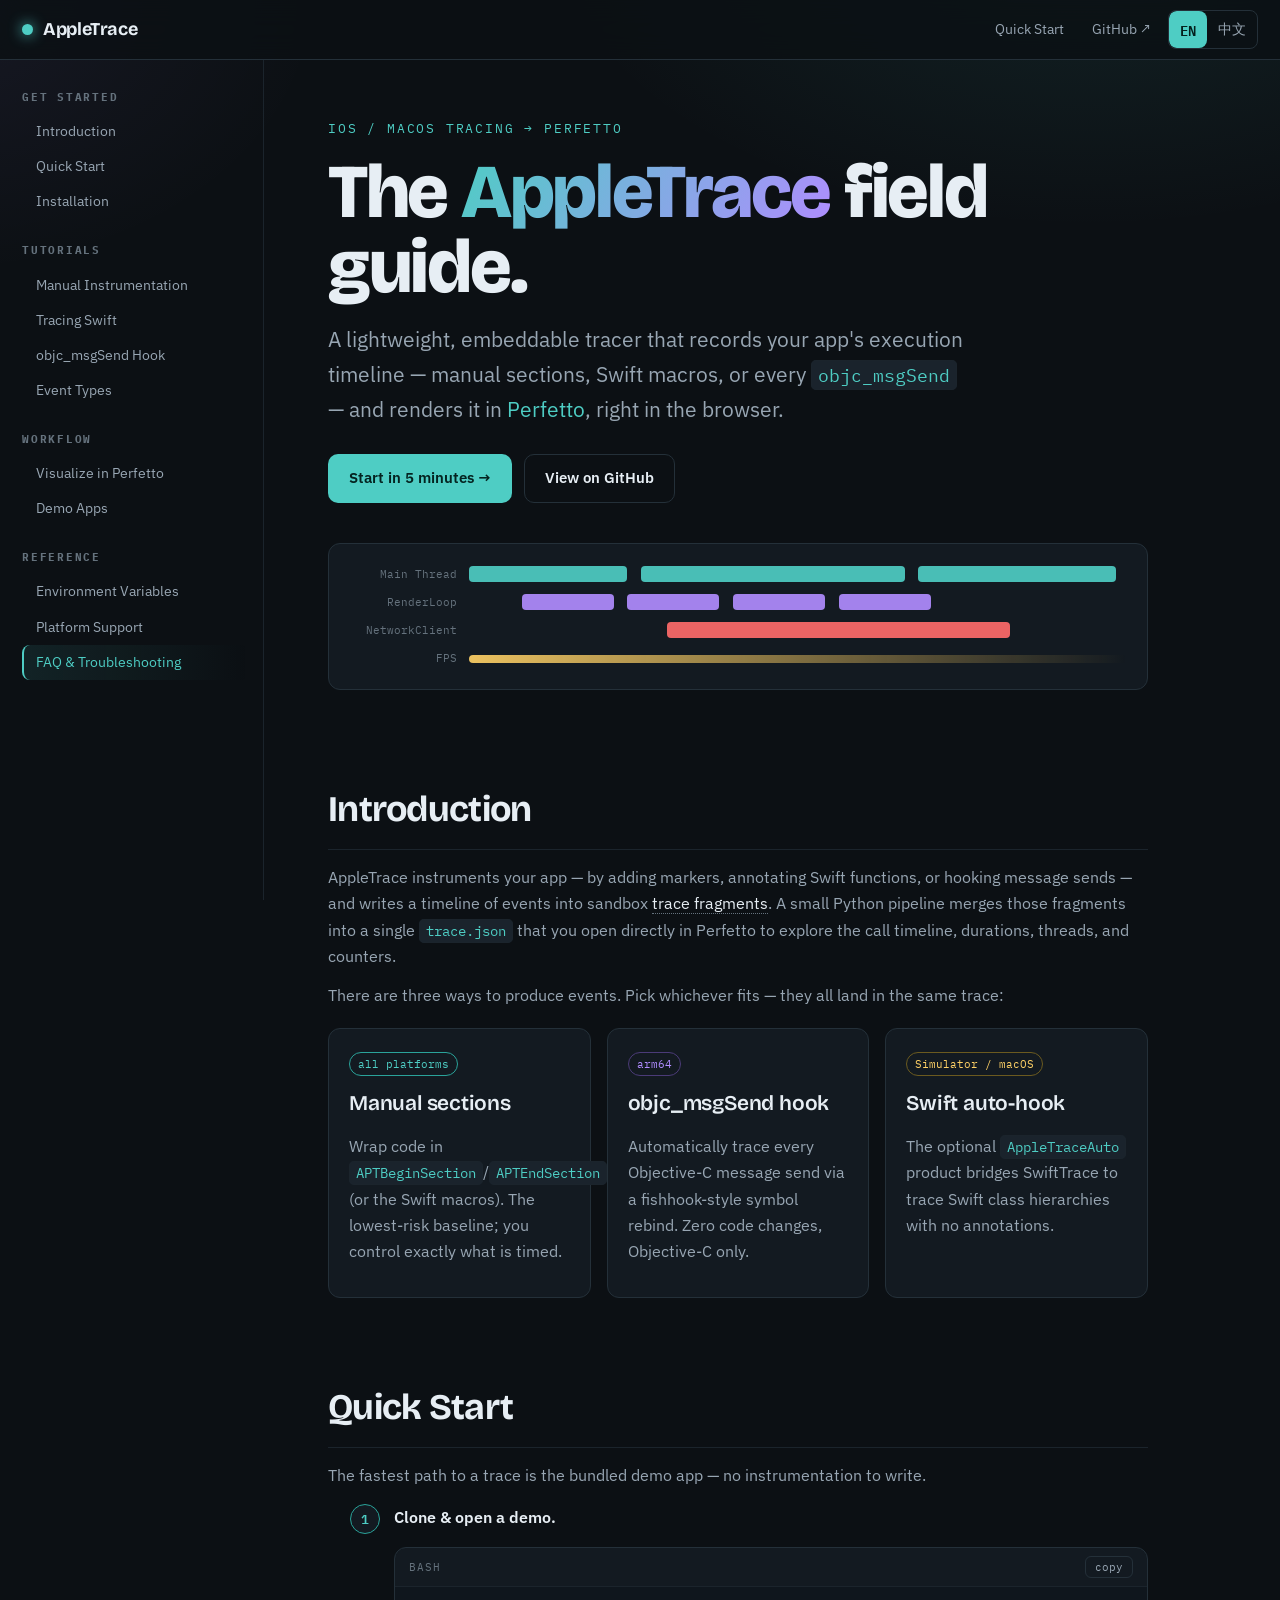
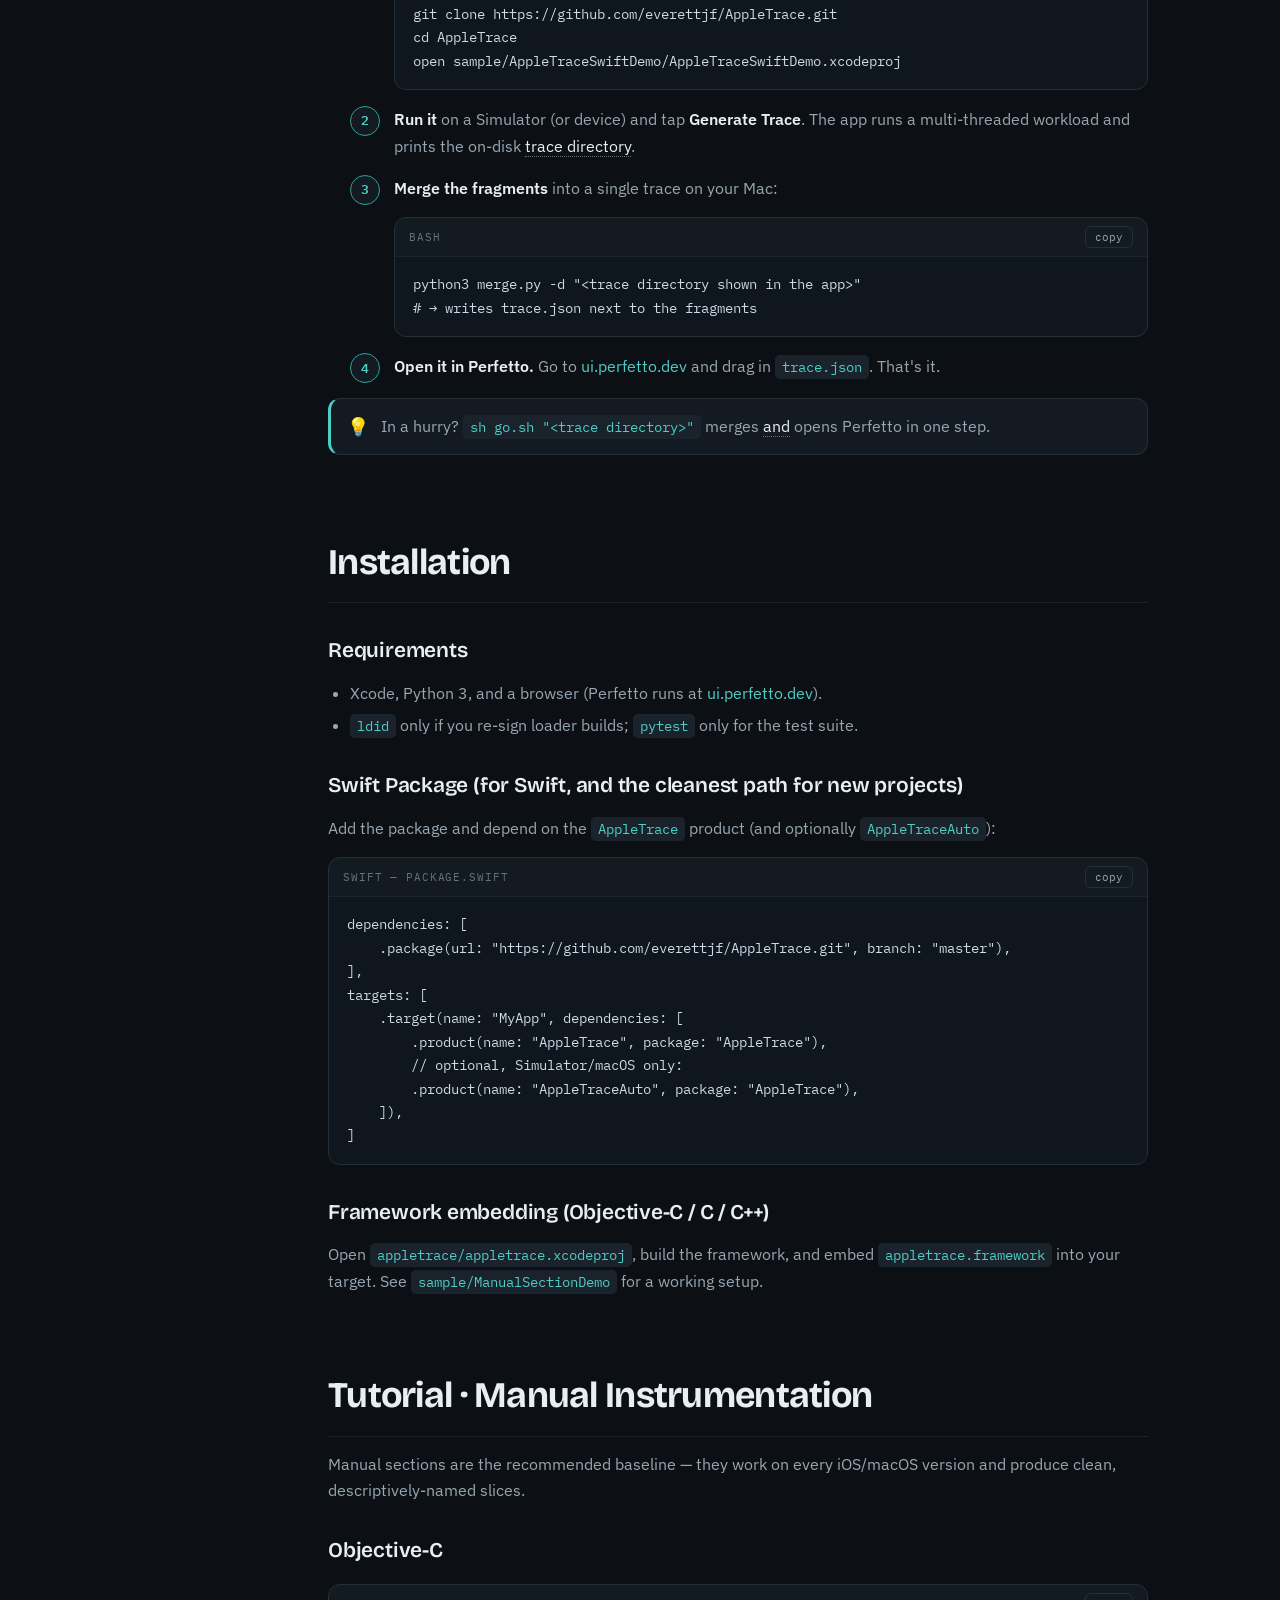
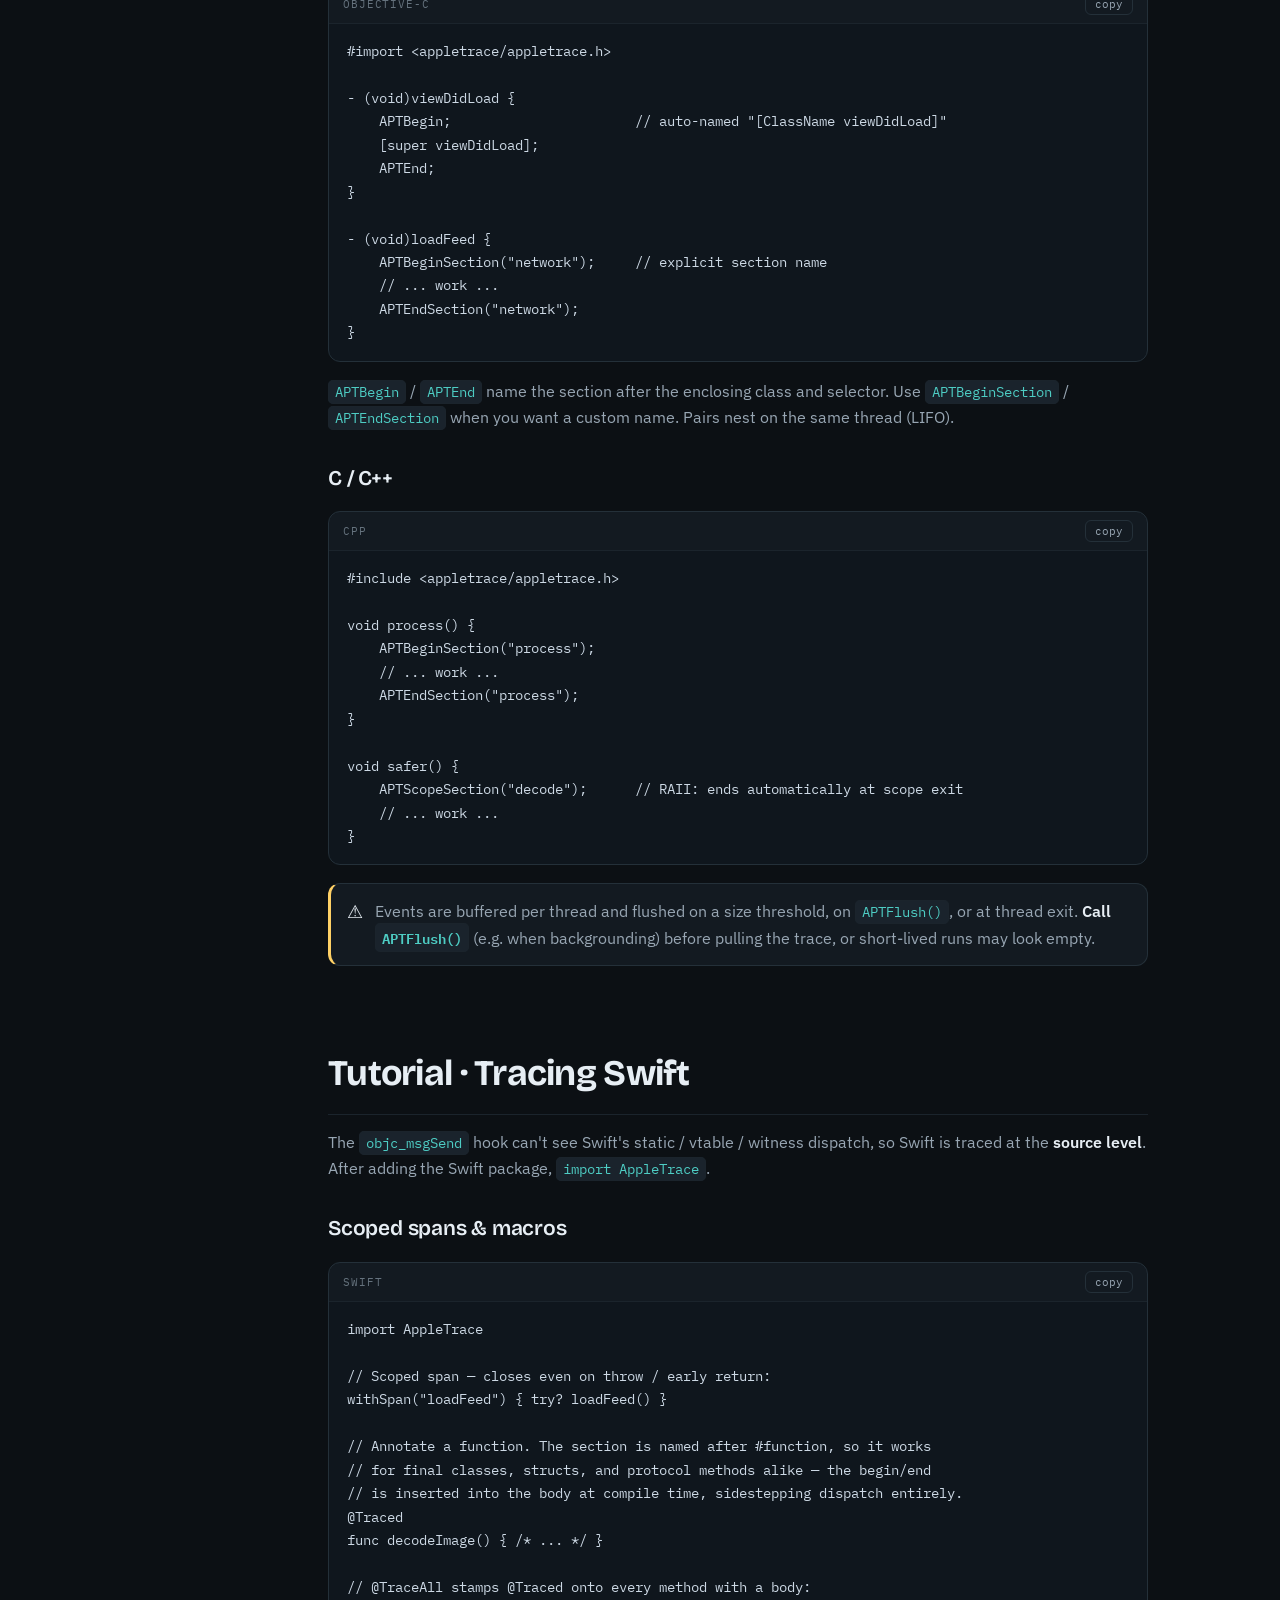
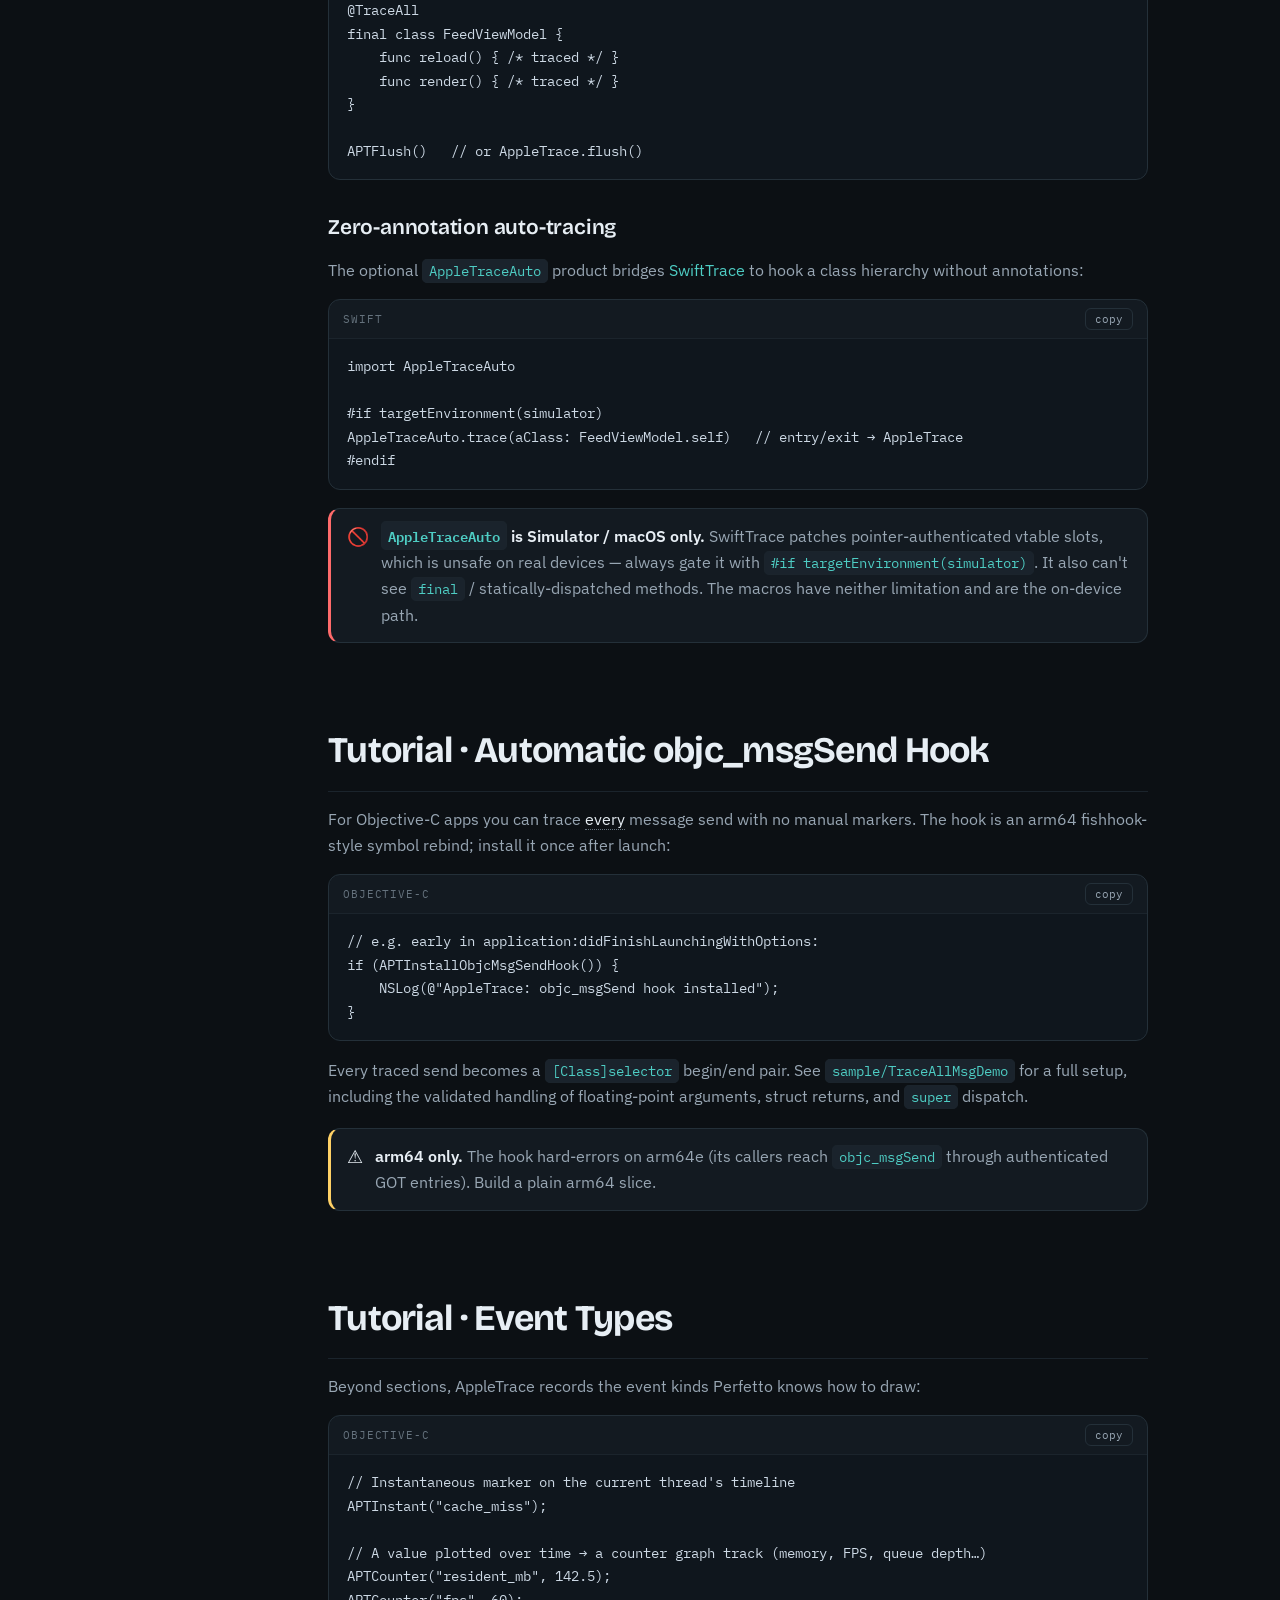
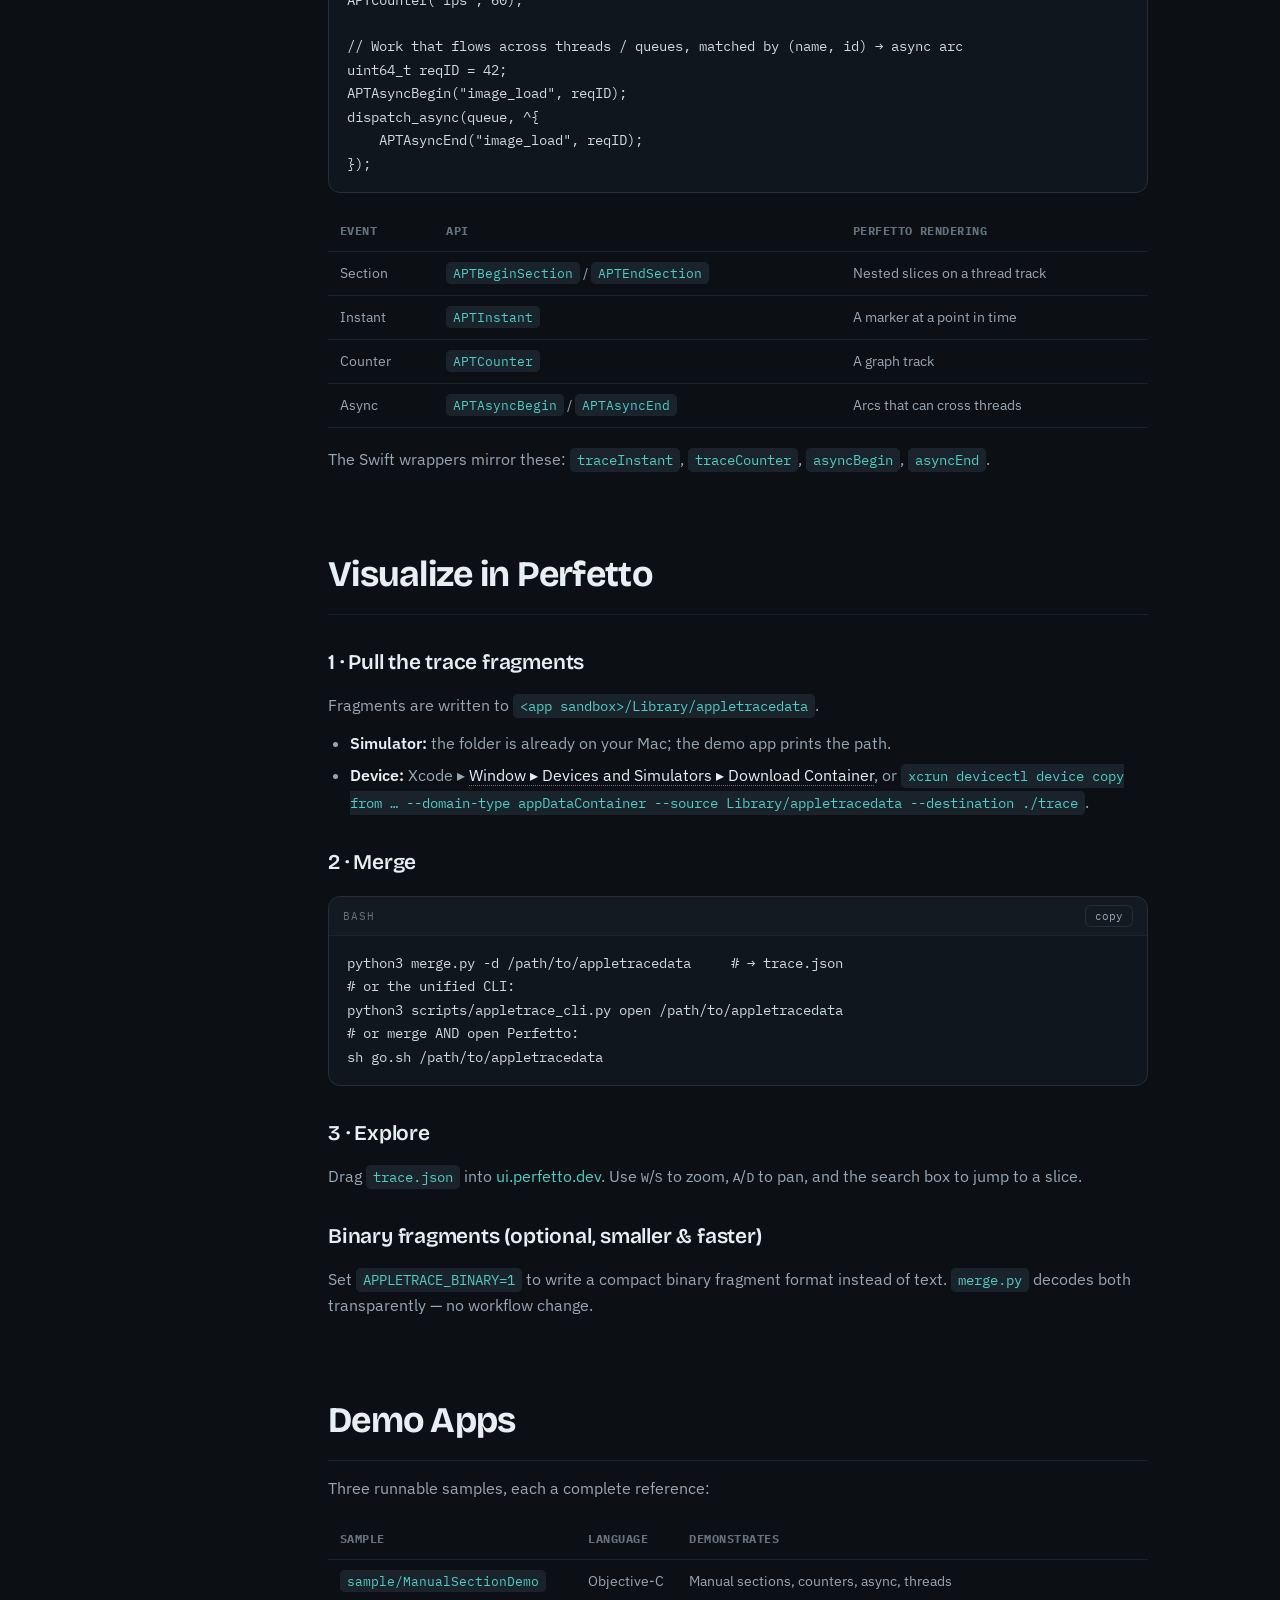
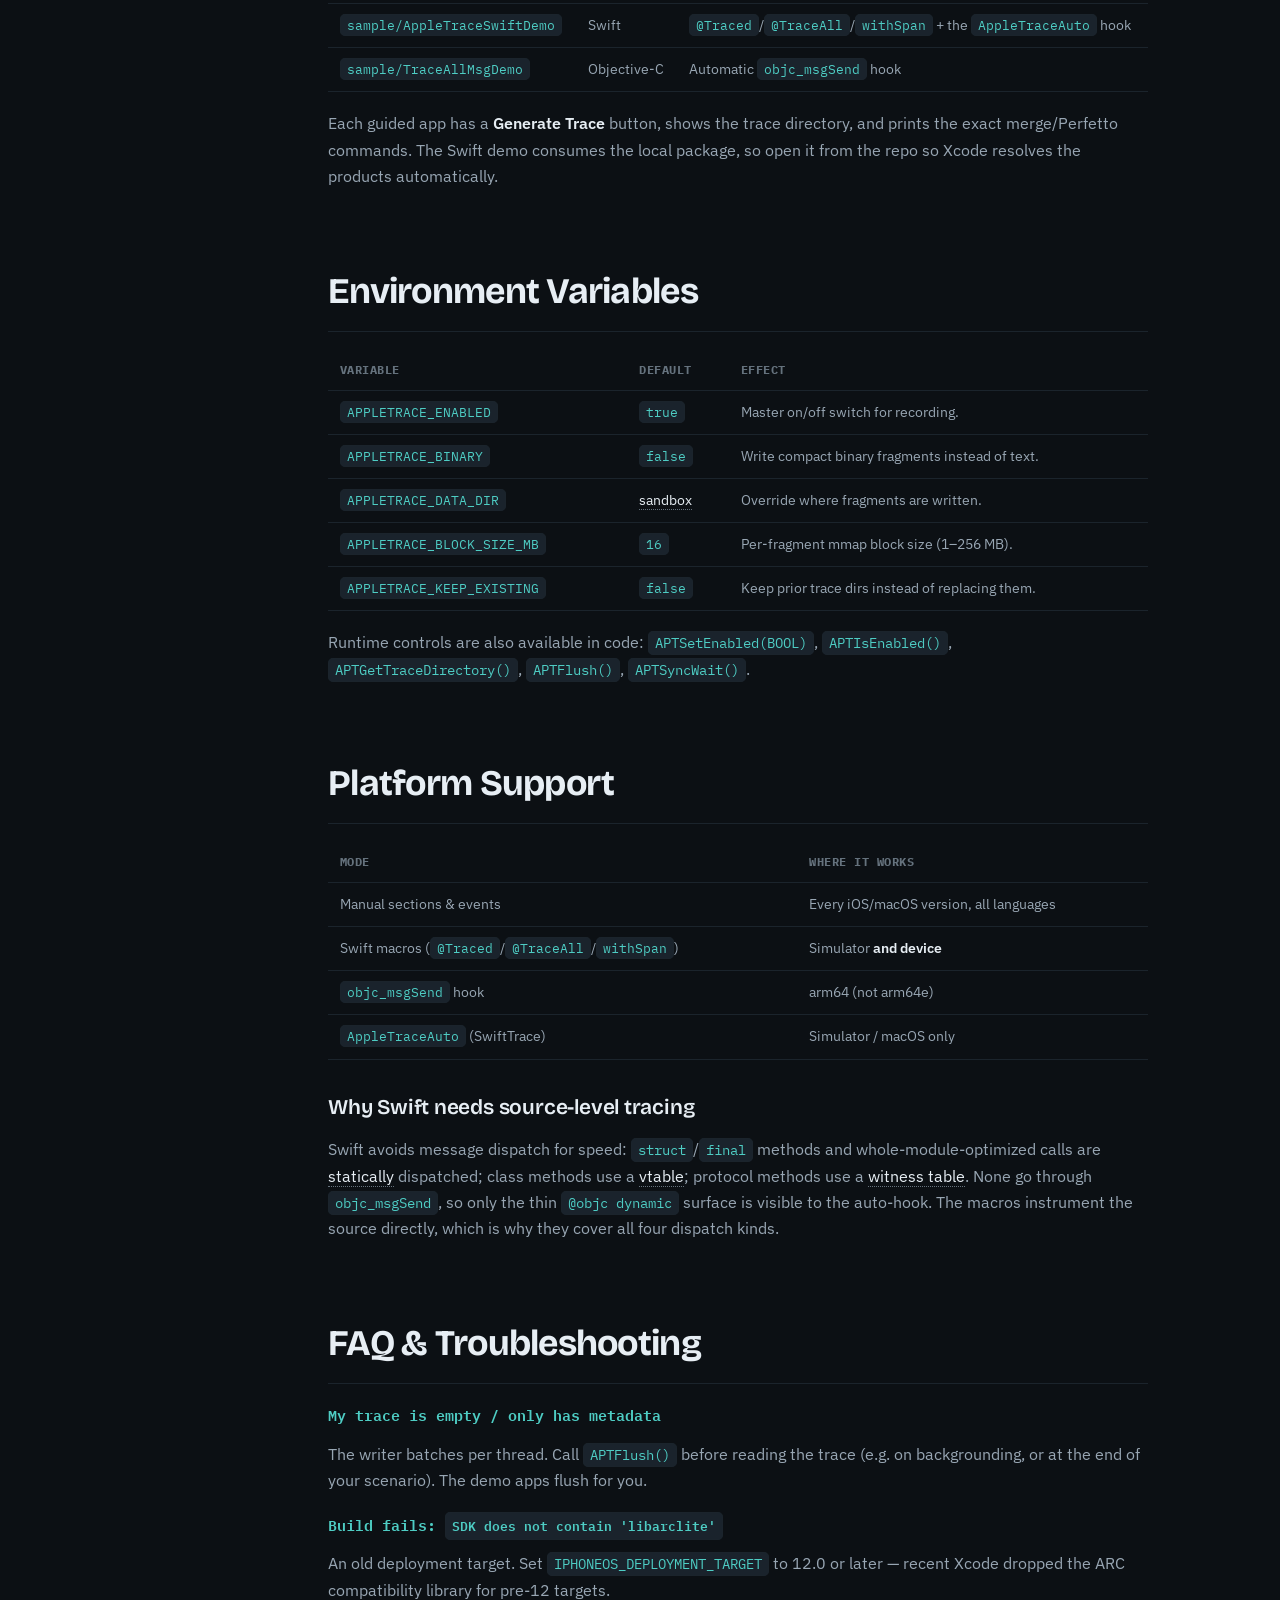
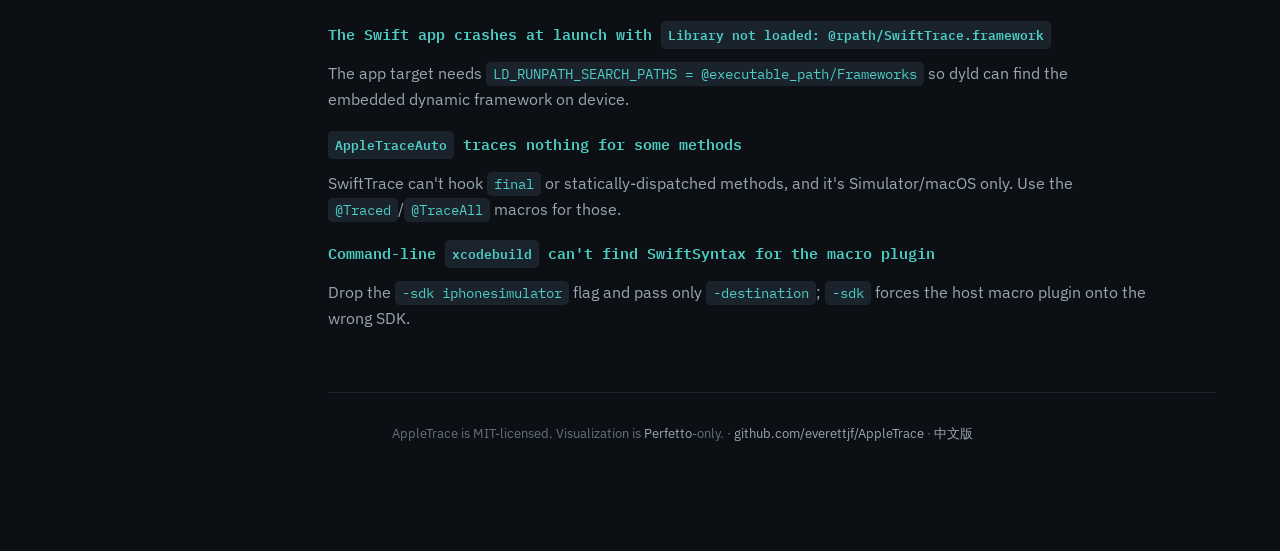
==== Tutorial/index.html @ 8aebdec1 "docs: add a GitHub Pages tutorial site (Tutorial/) + deploy workflow A static, no-build documentatio" ====
<!DOCTYPE html>
<html lang="en">
<head>
<meta charset="utf-8">
<meta name="viewport" content="width=device-width, initial-scale=1">
<title>AppleTrace — Tutorial &amp; Usage Guide</title>
<meta name="description" content="A complete guide to AppleTrace: instrument Objective-C, C/C++, and Swift, then explore the timeline in Perfetto.">
<link rel="stylesheet" href="styles.css">
</head>
<body>

<header class="topbar">
    <a class="brand" href="index.html"><span class="dot"></span>AppleTrace</a>
    <button class="menu-btn" aria-label="Menu">☰</button>
    <div class="spacer"></div>
    <nav>
        <a class="hide-sm" href="#quick-start">Quick Start</a>
        <a class="hide-sm" href="https://github.com/everettjf/AppleTrace" target="_blank" rel="noopener">GitHub ↗</a>
        <span class="lang-toggle"><a class="active" href="index.html">EN</a><a href="zh.html">中文</a></span>
    </nav>
</header>

<div class="scrim"></div>

<div class="shell">
    <aside class="sidebar">
        <h4>Get Started</h4>
        <a href="#introduction">Introduction</a>
        <a href="#quick-start">Quick Start</a>
        <a href="#installation">Installation</a>
        <h4>Tutorials</h4>
        <a href="#manual">Manual Instrumentation</a>
        <a href="#swift">Tracing Swift</a>
        <a href="#objc-hook">objc_msgSend Hook</a>
        <a href="#events">Event Types</a>
        <h4>Workflow</h4>
        <a href="#visualize">Visualize in Perfetto</a>
        <a href="#demos">Demo Apps</a>
        <h4>Reference</h4>
        <a href="#env">Environment Variables</a>
        <a href="#platforms">Platform Support</a>
        <a href="#faq">FAQ &amp; Troubleshooting</a>
    </aside>

    <main>
        <div class="content">

        <!-- HERO -->
        <div class="hero">
            <div class="eyebrow">iOS / macOS Tracing → Perfetto</div>
            <h1>The <span class="apple">AppleTrace</span> field guide.</h1>
            <p class="lede">A lightweight, embeddable tracer that records your app's execution timeline — manual sections, Swift macros, or every <code>objc_msgSend</code> — and renders it in <a href="https://ui.perfetto.dev" target="_blank" rel="noopener">Perfetto</a>, right in the browser.</p>
            <div class="hero-actions">
                <a class="btn btn-primary" href="#quick-start">Start in 5 minutes →</a>
                <a class="btn btn-ghost" href="https://github.com/everettjf/AppleTrace" target="_blank" rel="noopener">View on GitHub</a>
            </div>

            <div class="timeline" aria-hidden="true">
                <div class="tl-row"><span class="tl-label">Main Thread</span><span class="tl-track">
                    <span class="tl-slice" style="left:0;width:24%;background:var(--accent);animation-delay:.05s"></span>
                    <span class="tl-slice" style="left:26%;width:40%;background:var(--accent);animation-delay:.15s"></span>
                    <span class="tl-slice" style="left:68%;width:30%;background:var(--accent);animation-delay:.25s"></span>
                </span></div>
                <div class="tl-row"><span class="tl-label">RenderLoop</span><span class="tl-track">
                    <span class="tl-slice" style="left:8%;width:14%;background:var(--violet);animation-delay:.3s"></span>
                    <span class="tl-slice" style="left:24%;width:14%;background:var(--violet);animation-delay:.4s"></span>
                    <span class="tl-slice" style="left:40%;width:14%;background:var(--violet);animation-delay:.5s"></span>
                    <span class="tl-slice" style="left:56%;width:14%;background:var(--violet);animation-delay:.6s"></span>
                </span></div>
                <div class="tl-row"><span class="tl-label">NetworkClient</span><span class="tl-track">
                    <span class="tl-slice" style="left:30%;width:52%;background:var(--coral);animation-delay:.45s"></span>
                </span></div>
                <div class="tl-row"><span class="tl-label">FPS</span><span class="tl-track">
                    <span class="tl-slice" style="left:0;width:100%;background:linear-gradient(90deg,var(--amber),transparent);height:8px;top:4px;animation-delay:.7s"></span>
                </span></div>
            </div>
        </div>

        <!-- INTRODUCTION -->
        <section id="introduction">
            <h2>Introduction</h2>
            <p>AppleTrace instruments your app — by adding markers, annotating Swift functions, or hooking message sends — and writes a timeline of events into sandbox <em>trace fragments</em>. A small Python pipeline merges those fragments into a single <code>trace.json</code> that you open directly in Perfetto to explore the call timeline, durations, threads, and counters.</p>
            <p>There are three ways to produce events. Pick whichever fits — they all land in the same trace:</p>
            <div class="grid2">
                <div class="card">
                    <span class="tag everywhere">all platforms</span>
                    <h3>Manual sections</h3>
                    <p>Wrap code in <code>APTBeginSection</code>/<code>APTEndSection</code> (or the Swift macros). The lowest-risk baseline; you control exactly what is timed.</p>
                </div>
                <div class="card">
                    <span class="tag arm">arm64</span>
                    <h3>objc_msgSend hook</h3>
                    <p>Automatically trace every Objective-C message send via a fishhook-style symbol rebind. Zero code changes, Objective-C only.</p>
                </div>
                <div class="card">
                    <span class="tag sim">Simulator / macOS</span>
                    <h3>Swift auto-hook</h3>
                    <p>The optional <code>AppleTraceAuto</code> product bridges SwiftTrace to trace Swift class hierarchies with no annotations.</p>
                </div>
            </div>
        </section>

        <!-- QUICK START -->
        <section id="quick-start">
            <h2>Quick Start</h2>
            <p>The fastest path to a trace is the bundled demo app — no instrumentation to write.</p>
            <ol class="steps">
                <li><strong>Clone &amp; open a demo.</strong>
                    <div class="code"><div class="code-head"><span class="lang">bash</span><button class="copy">copy</button></div><pre><code>git clone https://github.com/everettjf/AppleTrace.git
cd AppleTrace
open sample/AppleTraceSwiftDemo/AppleTraceSwiftDemo.xcodeproj</code></pre></div>
                </li>
                <li><strong>Run it</strong> on a Simulator (or device) and tap <strong>Generate Trace</strong>. The app runs a multi-threaded workload and prints the on-disk <em>trace directory</em>.</li>
                <li><strong>Merge the fragments</strong> into a single trace on your Mac:
                    <div class="code"><div class="code-head"><span class="lang">bash</span><button class="copy">copy</button></div><pre><code>python3 merge.py -d "&lt;trace directory shown in the app&gt;"
# → writes trace.json next to the fragments</code></pre></div>
                </li>
                <li><strong>Open it in Perfetto.</strong> Go to <a href="https://ui.perfetto.dev" target="_blank" rel="noopener">ui.perfetto.dev</a> and drag in <code>trace.json</code>. That's it.</li>
            </ol>
            <div class="callout tip"><span class="ic">💡</span><p>In a hurry? <code>sh go.sh "&lt;trace directory&gt;"</code> merges <em>and</em> opens Perfetto in one step.</p></div>
        </section>

        <!-- INSTALLATION -->
        <section id="installation">
            <h2>Installation</h2>
            <h3>Requirements</h3>
            <ul>
                <li>Xcode, Python 3, and a browser (Perfetto runs at <a href="https://ui.perfetto.dev" target="_blank" rel="noopener">ui.perfetto.dev</a>).</li>
                <li><code>ldid</code> only if you re-sign loader builds; <code>pytest</code> only for the test suite.</li>
            </ul>

            <h3>Swift Package (for Swift, and the cleanest path for new projects)</h3>
            <p>Add the package and depend on the <code>AppleTrace</code> product (and optionally <code>AppleTraceAuto</code>):</p>
            <div class="code"><div class="code-head"><span class="lang">swift — Package.swift</span><button class="copy">copy</button></div><pre><code>dependencies: [
    .package(url: "https://github.com/everettjf/AppleTrace.git", branch: "master"),
],
targets: [
    .target(name: "MyApp", dependencies: [
        .product(name: "AppleTrace", package: "AppleTrace"),
        // optional, Simulator/macOS only:
        .product(name: "AppleTraceAuto", package: "AppleTrace"),
    ]),
]</code></pre></div>

            <h3>Framework embedding (Objective-C / C / C++)</h3>
            <p>Open <code>appletrace/appletrace.xcodeproj</code>, build the framework, and embed <code>appletrace.framework</code> into your target. See <code>sample/ManualSectionDemo</code> for a working setup.</p>
        </section>

        <!-- MANUAL -->
        <section id="manual">
            <h2>Tutorial · Manual Instrumentation</h2>
            <p>Manual sections are the recommended baseline — they work on every iOS/macOS version and produce clean, descriptively-named slices.</p>

            <h3>Objective-C</h3>
            <div class="code"><div class="code-head"><span class="lang">objective-c</span><button class="copy">copy</button></div><pre><code>#import &lt;appletrace/appletrace.h&gt;

- (void)viewDidLoad {
    APTBegin;                       // auto-named "[ClassName viewDidLoad]"
    [super viewDidLoad];
    APTEnd;
}

- (void)loadFeed {
    APTBeginSection("network");     // explicit section name
    // ... work ...
    APTEndSection("network");
}</code></pre></div>
            <p><code>APTBegin</code> / <code>APTEnd</code> name the section after the enclosing class and selector. Use <code>APTBeginSection</code> / <code>APTEndSection</code> when you want a custom name. Pairs nest on the same thread (LIFO).</p>

            <h3>C / C++</h3>
            <div class="code"><div class="code-head"><span class="lang">cpp</span><button class="copy">copy</button></div><pre><code>#include &lt;appletrace/appletrace.h&gt;

void process() {
    APTBeginSection("process");
    // ... work ...
    APTEndSection("process");
}

void safer() {
    APTScopeSection("decode");      // RAII: ends automatically at scope exit
    // ... work ...
}</code></pre></div>
            <div class="callout warn"><span class="ic">⚠️</span><p>Events are buffered per thread and flushed on a size threshold, on <code>APTFlush()</code>, or at thread exit. <strong>Call <code>APTFlush()</code></strong> (e.g. when backgrounding) before pulling the trace, or short-lived runs may look empty.</p></div>
        </section>

        <!-- SWIFT -->
        <section id="swift">
            <h2>Tutorial · Tracing Swift</h2>
            <p>The <code>objc_msgSend</code> hook can't see Swift's static / vtable / witness dispatch, so Swift is traced at the <strong>source level</strong>. After adding the Swift package, <code>import AppleTrace</code>.</p>

            <h3>Scoped spans &amp; macros</h3>
            <div class="code"><div class="code-head"><span class="lang">swift</span><button class="copy">copy</button></div><pre><code>import AppleTrace

// Scoped span — closes even on throw / early return:
withSpan("loadFeed") { try? loadFeed() }

// Annotate a function. The section is named after #function, so it works
// for final classes, structs, and protocol methods alike — the begin/end
// is inserted into the body at compile time, sidestepping dispatch entirely.
@Traced
func decodeImage() { /* ... */ }

// @TraceAll stamps @Traced onto every method with a body:
@TraceAll
final class FeedViewModel {
    func reload() { /* traced */ }
    func render() { /* traced */ }
}

APTFlush()   // or AppleTrace.flush()</code></pre></div>

            <h3>Zero-annotation auto-tracing</h3>
            <p>The optional <code>AppleTraceAuto</code> product bridges <a href="https://github.com/johnno1962/SwiftTrace" target="_blank" rel="noopener">SwiftTrace</a> to hook a class hierarchy without annotations:</p>
            <div class="code"><div class="code-head"><span class="lang">swift</span><button class="copy">copy</button></div><pre><code>import AppleTraceAuto

#if targetEnvironment(simulator)
AppleTraceAuto.trace(aClass: FeedViewModel.self)   // entry/exit → AppleTrace
#endif</code></pre></div>
            <div class="callout danger"><span class="ic">🚫</span><p><strong><code>AppleTraceAuto</code> is Simulator / macOS only.</strong> SwiftTrace patches pointer-authenticated vtable slots, which is unsafe on real devices — always gate it with <code>#if targetEnvironment(simulator)</code>. It also can't see <code>final</code> / statically-dispatched methods. The macros have neither limitation and are the on-device path.</p></div>
        </section>

        <!-- OBJC HOOK -->
        <section id="objc-hook">
            <h2>Tutorial · Automatic objc_msgSend Hook</h2>
            <p>For Objective-C apps you can trace <em>every</em> message send with no manual markers. The hook is an arm64 fishhook-style symbol rebind; install it once after launch:</p>
            <div class="code"><div class="code-head"><span class="lang">objective-c</span><button class="copy">copy</button></div><pre><code>// e.g. early in application:didFinishLaunchingWithOptions:
if (APTInstallObjcMsgSendHook()) {
    NSLog(@"AppleTrace: objc_msgSend hook installed");
}</code></pre></div>
            <p>Every traced send becomes a <code>[Class]selector</code> begin/end pair. See <code>sample/TraceAllMsgDemo</code> for a full setup, including the validated handling of floating-point arguments, struct returns, and <code>super</code> dispatch.</p>
            <div class="callout warn"><span class="ic">⚠️</span><p><strong>arm64 only.</strong> The hook hard-errors on arm64e (its callers reach <code>objc_msgSend</code> through authenticated GOT entries). Build a plain arm64 slice.</p></div>
        </section>

        <!-- EVENTS -->
        <section id="events">
            <h2>Tutorial · Event Types</h2>
            <p>Beyond sections, AppleTrace records the event kinds Perfetto knows how to draw:</p>
            <div class="code"><div class="code-head"><span class="lang">objective-c</span><button class="copy">copy</button></div><pre><code>// Instantaneous marker on the current thread's timeline
APTInstant("cache_miss");

// A value plotted over time → a counter graph track (memory, FPS, queue depth…)
APTCounter("resident_mb", 142.5);
APTCounter("fps", 60);

// Work that flows across threads / queues, matched by (name, id) → async arc
uint64_t reqID = 42;
APTAsyncBegin("image_load", reqID);
dispatch_async(queue, ^{
    APTAsyncEnd("image_load", reqID);
});</code></pre></div>
            <table>
                <tr><th>Event</th><th>API</th><th>Perfetto rendering</th></tr>
                <tr><td>Section</td><td><code>APTBeginSection</code> / <code>APTEndSection</code></td><td>Nested slices on a thread track</td></tr>
                <tr><td>Instant</td><td><code>APTInstant</code></td><td>A marker at a point in time</td></tr>
                <tr><td>Counter</td><td><code>APTCounter</code></td><td>A graph track</td></tr>
                <tr><td>Async</td><td><code>APTAsyncBegin</code> / <code>APTAsyncEnd</code></td><td>Arcs that can cross threads</td></tr>
            </table>
            <p>The Swift wrappers mirror these: <code>traceInstant</code>, <code>traceCounter</code>, <code>asyncBegin</code>, <code>asyncEnd</code>.</p>
        </section>

        <!-- VISUALIZE -->
        <section id="visualize">
            <h2>Visualize in Perfetto</h2>
            <h3>1 · Pull the trace fragments</h3>
            <p>Fragments are written to <code>&lt;app sandbox&gt;/Library/appletracedata</code>.</p>
            <ul>
                <li><strong>Simulator:</strong> the folder is already on your Mac; the demo app prints the path.</li>
                <li><strong>Device:</strong> Xcode ▸ <em>Window ▸ Devices and Simulators ▸ Download Container</em>, or <code>xcrun devicectl device copy from … --domain-type appDataContainer --source Library/appletracedata --destination ./trace</code>.</li>
            </ul>
            <h3>2 · Merge</h3>
            <div class="code"><div class="code-head"><span class="lang">bash</span><button class="copy">copy</button></div><pre><code>python3 merge.py -d /path/to/appletracedata     # → trace.json
# or the unified CLI:
python3 scripts/appletrace_cli.py open /path/to/appletracedata
# or merge AND open Perfetto:
sh go.sh /path/to/appletracedata</code></pre></div>
            <h3>3 · Explore</h3>
            <p>Drag <code>trace.json</code> into <a href="https://ui.perfetto.dev" target="_blank" rel="noopener">ui.perfetto.dev</a>. Use <kbd>W</kbd>/<kbd>S</kbd> to zoom, <kbd>A</kbd>/<kbd>D</kbd> to pan, and the search box to jump to a slice.</p>
            <h3>Binary fragments (optional, smaller &amp; faster)</h3>
            <p>Set <code>APPLETRACE_BINARY=1</code> to write a compact binary fragment format instead of text. <code>merge.py</code> decodes both transparently — no workflow change.</p>
        </section>

        <!-- DEMOS -->
        <section id="demos">
            <h2>Demo Apps</h2>
            <p>Three runnable samples, each a complete reference:</p>
            <table>
                <tr><th>Sample</th><th>Language</th><th>Demonstrates</th></tr>
                <tr><td><code>sample/ManualSectionDemo</code></td><td>Objective-C</td><td>Manual sections, counters, async, threads</td></tr>
                <tr><td><code>sample/AppleTraceSwiftDemo</code></td><td>Swift</td><td><code>@Traced</code>/<code>@TraceAll</code>/<code>withSpan</code> + the <code>AppleTraceAuto</code> hook</td></tr>
                <tr><td><code>sample/TraceAllMsgDemo</code></td><td>Objective-C</td><td>Automatic <code>objc_msgSend</code> hook</td></tr>
            </table>
            <p>Each guided app has a <strong>Generate Trace</strong> button, shows the trace directory, and prints the exact merge/Perfetto commands. The Swift demo consumes the local package, so open it from the repo so Xcode resolves the products automatically.</p>
        </section>

        <!-- ENV -->
        <section id="env">
            <h2>Environment Variables</h2>
            <table>
                <tr><th>Variable</th><th>Default</th><th>Effect</th></tr>
                <tr><td><code>APPLETRACE_ENABLED</code></td><td><code>true</code></td><td>Master on/off switch for recording.</td></tr>
                <tr><td><code>APPLETRACE_BINARY</code></td><td><code>false</code></td><td>Write compact binary fragments instead of text.</td></tr>
                <tr><td><code>APPLETRACE_DATA_DIR</code></td><td><em>sandbox</em></td><td>Override where fragments are written.</td></tr>
                <tr><td><code>APPLETRACE_BLOCK_SIZE_MB</code></td><td><code>16</code></td><td>Per-fragment mmap block size (1–256 MB).</td></tr>
                <tr><td><code>APPLETRACE_KEEP_EXISTING</code></td><td><code>false</code></td><td>Keep prior trace dirs instead of replacing them.</td></tr>
            </table>
            <p>Runtime controls are also available in code: <code>APTSetEnabled(BOOL)</code>, <code>APTIsEnabled()</code>, <code>APTGetTraceDirectory()</code>, <code>APTFlush()</code>, <code>APTSyncWait()</code>.</p>
        </section>

        <!-- PLATFORMS -->
        <section id="platforms">
            <h2>Platform Support</h2>
            <table>
                <tr><th>Mode</th><th>Where it works</th></tr>
                <tr><td>Manual sections &amp; events</td><td>Every iOS/macOS version, all languages</td></tr>
                <tr><td>Swift macros (<code>@Traced</code>/<code>@TraceAll</code>/<code>withSpan</code>)</td><td>Simulator <strong>and device</strong></td></tr>
                <tr><td><code>objc_msgSend</code> hook</td><td>arm64 (not arm64e)</td></tr>
                <tr><td><code>AppleTraceAuto</code> (SwiftTrace)</td><td>Simulator / macOS only</td></tr>
            </table>
            <h3>Why Swift needs source-level tracing</h3>
            <p>Swift avoids message dispatch for speed: <code>struct</code>/<code>final</code> methods and whole-module-optimized calls are <em>statically</em> dispatched; class methods use a <em>vtable</em>; protocol methods use a <em>witness table</em>. None go through <code>objc_msgSend</code>, so only the thin <code>@objc dynamic</code> surface is visible to the auto-hook. The macros instrument the source directly, which is why they cover all four dispatch kinds.</p>
        </section>

        <!-- FAQ -->
        <section id="faq">
            <h2>FAQ &amp; Troubleshooting</h2>
            <h4>My trace is empty / only has metadata</h4>
            <p>The writer batches per thread. Call <code>APTFlush()</code> before reading the trace (e.g. on backgrounding, or at the end of your scenario). The demo apps flush for you.</p>
            <h4>Build fails: <code>SDK does not contain 'libarclite'</code></h4>
            <p>An old deployment target. Set <code>IPHONEOS_DEPLOYMENT_TARGET</code> to 12.0 or later — recent Xcode dropped the ARC compatibility library for pre-12 targets.</p>
            <h4>The Swift app crashes at launch with <code>Library not loaded: @rpath/SwiftTrace.framework</code></h4>
            <p>The app target needs <code>LD_RUNPATH_SEARCH_PATHS = @executable_path/Frameworks</code> so dyld can find the embedded dynamic framework on device.</p>
            <h4><code>AppleTraceAuto</code> traces nothing for some methods</h4>
            <p>SwiftTrace can't hook <code>final</code> or statically-dispatched methods, and it's Simulator/macOS only. Use the <code>@Traced</code>/<code>@TraceAll</code> macros for those.</p>
            <h4>Command-line <code>xcodebuild</code> can't find SwiftSyntax for the macro plugin</h4>
            <p>Drop the <code>-sdk iphonesimulator</code> flag and pass only <code>-destination</code>; <code>-sdk</code> forces the host macro plugin onto the wrong SDK.</p>
        </section>

        </div><!-- /content -->
        <footer>
            <p>AppleTrace is MIT-licensed. Visualization is <a href="https://ui.perfetto.dev" target="_blank" rel="noopener">Perfetto</a>-only. ·
            <a href="https://github.com/everettjf/AppleTrace" target="_blank" rel="noopener">github.com/everettjf/AppleTrace</a> ·
            <a href="zh.html">中文版</a></p>
        </footer>
    </main>
</div>

<script src="app.js"></script>
</body>
</html>
---- Tutorial/styles.css ----
/* ===========================================================================
   AppleTrace Tutorial — trace-viewer aesthetic
   Dark, precise, developer-console feel echoing a Perfetto timeline.
   =========================================================================== */

@import url('https://fonts.googleapis.com/css2?family=Bricolage+Grotesque:opsz,wght@12..96,400..800&family=IBM+Plex+Mono:wght@400;500;600&family=IBM+Plex+Sans:wght@400;500;600;700&display=swap');

:root {
    --bg: #0c1014;
    --bg-elev: #131a21;
    --bg-elev-2: #1a232c;
    --bg-code: #0f161d;
    --border: #243039;
    --border-soft: #1b242c;
    --text: #e7eef4;
    --text-dim: #98a6b3;
    --text-faint: #65727d;
    --accent: #4ecdc4;
    --accent-deep: #2aa39a;
    --coral: #ff6b6b;
    --amber: #ffd166;
    --violet: #b08cff;
    --maxw: 1320px;
    --sidebar-w: 264px;
    --header-h: 60px;
    --radius: 12px;
    --mono: 'IBM Plex Mono', ui-monospace, SFMono-Regular, Menlo, monospace;
    --sans: 'IBM Plex Sans', system-ui, sans-serif;
    --display: 'Bricolage Grotesque', var(--sans);
}

* { box-sizing: border-box; margin: 0; padding: 0; }

html { scroll-behavior: smooth; scroll-padding-top: calc(var(--header-h) + 20px); }

body {
    font-family: var(--sans);
    background: var(--bg);
    color: var(--text);
    line-height: 1.65;
    -webkit-font-smoothing: antialiased;
    text-rendering: optimizeLegibility;
    /* faint trace-lane grid texture */
    background-image:
        radial-gradient(900px 500px at 85% -8%, rgba(78, 205, 196, 0.10), transparent 60%),
        radial-gradient(700px 500px at -5% 0%, rgba(176, 140, 255, 0.07), transparent 55%);
    background-attachment: fixed;
}

a { color: var(--accent); text-decoration: none; }
a:hover { text-decoration: underline; }

/* --------------------------------------------------------------- header --- */
header.topbar {
    position: fixed; inset: 0 0 auto 0; height: var(--header-h); z-index: 100;
    display: flex; align-items: center; gap: 16px;
    padding: 0 22px;
    background: rgba(12, 16, 20, 0.82);
    backdrop-filter: blur(14px);
    border-bottom: 1px solid var(--border);
}
.brand { display: flex; align-items: center; gap: 10px; font-family: var(--display); font-weight: 700; font-size: 18px; letter-spacing: -0.02em; color: var(--text); }
.brand .dot { width: 11px; height: 11px; border-radius: 50%; background: var(--accent); box-shadow: 0 0 14px var(--accent); }
.brand:hover { text-decoration: none; }
.topbar .spacer { flex: 1; }
.topbar nav { display: flex; align-items: center; gap: 6px; }
.topbar nav a { color: var(--text-dim); font-size: 14px; padding: 7px 11px; border-radius: 8px; }
.topbar nav a:hover { color: var(--text); background: var(--bg-elev); text-decoration: none; }
.lang-toggle { display: flex; border: 1px solid var(--border); border-radius: 8px; overflow: hidden; }
.lang-toggle a { padding: 6px 11px; font-size: 13px; font-family: var(--mono); color: var(--text-dim); }
.lang-toggle a.active { background: var(--accent); color: #04201d; font-weight: 600; }
.lang-toggle a:hover { text-decoration: none; }
.menu-btn { display: none; background: none; border: 1px solid var(--border); color: var(--text); border-radius: 8px; width: 38px; height: 38px; font-size: 18px; cursor: pointer; }

/* -------------------------------------------------------------- layout --- */
.shell { display: grid; grid-template-columns: var(--sidebar-w) minmax(0, 1fr); max-width: var(--maxw); margin: 0 auto; }

aside.sidebar {
    position: sticky; top: var(--header-h);
    height: calc(100vh - var(--header-h));
    overflow-y: auto;
    padding: 28px 14px 60px 22px;
    border-right: 1px solid var(--border-soft);
}
.sidebar h4 { font-family: var(--mono); font-size: 11px; letter-spacing: 0.16em; text-transform: uppercase; color: var(--text-faint); margin: 22px 0 8px; }
.sidebar h4:first-child { margin-top: 0; }
.sidebar a { display: block; color: var(--text-dim); font-size: 14px; padding: 6px 12px; border-radius: 8px; border-left: 2px solid transparent; }
.sidebar a:hover { color: var(--text); background: var(--bg-elev); text-decoration: none; }
.sidebar a.active { color: var(--accent); border-left-color: var(--accent); background: linear-gradient(90deg, rgba(78,205,196,0.10), transparent); }

main { padding: 40px clamp(22px, 5vw, 72px) 120px; min-width: 0; }
.content { max-width: 820px; }

/* --------------------------------------------------------------- hero --- */
.hero { padding-top: calc(var(--header-h) + 18px); margin-bottom: 30px; }
.eyebrow { font-family: var(--mono); font-size: 13px; letter-spacing: 0.14em; text-transform: uppercase; color: var(--accent); margin-bottom: 16px; }
.hero h1 { font-family: var(--display); font-weight: 800; font-size: clamp(40px, 7vw, 76px); line-height: 0.98; letter-spacing: -0.03em; margin-bottom: 18px; }
.hero h1 .apple { background: linear-gradient(120deg, var(--accent), var(--violet)); -webkit-background-clip: text; background-clip: text; color: transparent; }
.hero .lede { font-size: clamp(17px, 2.3vw, 21px); color: var(--text-dim); max-width: 640px; }
.hero-actions { display: flex; flex-wrap: wrap; gap: 12px; margin-top: 28px; }

.btn { display: inline-flex; align-items: center; gap: 8px; padding: 11px 20px; border-radius: 10px; font-weight: 600; font-size: 15px; border: 1px solid transparent; cursor: pointer; }
.btn:hover { text-decoration: none; }
.btn-primary { background: var(--accent); color: #042320; }
.btn-primary:hover { background: #6fe0d8; transform: translateY(-1px); }
.btn-ghost { border-color: var(--border); color: var(--text); }
.btn-ghost:hover { border-color: var(--accent); color: var(--accent); }

/* timeline motif — looks like a Perfetto track row set */
.timeline { margin: 40px 0 8px; border: 1px solid var(--border); border-radius: var(--radius); background: var(--bg-elev); padding: 16px 18px; overflow: hidden; }
.tl-row { display: grid; grid-template-columns: 110px 1fr; align-items: center; gap: 12px; padding: 5px 0; }
.tl-label { font-family: var(--mono); font-size: 11px; color: var(--text-faint); text-align: right; white-space: nowrap; }
.tl-track { position: relative; height: 16px; }
.tl-slice { position: absolute; height: 100%; border-radius: 4px; opacity: 0; animation: slice-in 0.5s ease forwards; }
@keyframes slice-in { from { opacity: 0; transform: scaleX(0.4); transform-origin: left; } to { opacity: 0.92; transform: scaleX(1); } }

/* --------------------------------------------------------- typography --- */
.content section { padding-top: 14px; margin-bottom: 8px; }
.content h2 { font-family: var(--display); font-weight: 700; font-size: clamp(27px, 4vw, 36px); letter-spacing: -0.02em; margin: 46px 0 14px; padding-bottom: 10px; border-bottom: 1px solid var(--border-soft); }
.content h3 { font-family: var(--display); font-weight: 600; font-size: 21px; letter-spacing: -0.01em; margin: 30px 0 10px; color: var(--text); }
.content h4 { font-size: 15px; font-weight: 600; margin: 20px 0 6px; color: var(--accent); font-family: var(--mono); }
.content p { color: var(--text-dim); margin: 12px 0; }
.content ul, .content ol { color: var(--text-dim); margin: 12px 0 12px 22px; }
.content li { margin: 6px 0; }
.content strong { color: var(--text); font-weight: 600; }
.content em { color: var(--text); font-style: normal; border-bottom: 1px dotted var(--text-faint); }

code { font-family: var(--mono); font-size: 0.88em; background: var(--bg-elev-2, #1a232c); color: var(--accent); padding: 2px 6px; border-radius: 5px; border: 1px solid var(--border-soft); }

/* code blocks */
.code { position: relative; margin: 16px 0; border: 1px solid var(--border); border-radius: var(--radius); background: var(--bg-code); overflow: hidden; }
.code-head { display: flex; align-items: center; gap: 8px; padding: 8px 14px; border-bottom: 1px solid var(--border-soft); background: rgba(255,255,255,0.015); }
.code-head .lang { font-family: var(--mono); font-size: 11px; letter-spacing: 0.08em; text-transform: uppercase; color: var(--text-faint); }
.code-head .copy { margin-left: auto; background: none; border: 1px solid var(--border); color: var(--text-dim); font-family: var(--mono); font-size: 11px; padding: 3px 9px; border-radius: 6px; cursor: pointer; }
.code-head .copy:hover { color: var(--accent); border-color: var(--accent); }
.code pre { margin: 0; padding: 16px 18px; overflow-x: auto; }
.code code { background: none; border: none; color: #cdd9e5; padding: 0; font-size: 13.5px; line-height: 1.7; }
.code .k { color: var(--violet); }     /* keyword */
.code .s { color: var(--accent); }     /* string */
.code .c { color: var(--text-faint); font-style: italic; } /* comment */
.code .f { color: var(--amber); }      /* function / api */
.code .n { color: var(--coral); }      /* number / attr */

/* callouts */
.callout { display: flex; gap: 12px; margin: 18px 0; padding: 14px 16px; border-radius: var(--radius); border: 1px solid var(--border); background: var(--bg-elev); }
.callout .ic { font-size: 18px; line-height: 1.5; }
.callout p { margin: 0; color: var(--text-dim); }
.callout.tip { border-left: 3px solid var(--accent); }
.callout.warn { border-left: 3px solid var(--amber); }
.callout.danger { border-left: 3px solid var(--coral); }

/* feature / route cards */
.grid2 { display: grid; grid-template-columns: repeat(auto-fit, minmax(240px, 1fr)); gap: 16px; margin: 20px 0; }
.card { border: 1px solid var(--border); border-radius: var(--radius); background: var(--bg-elev); padding: 20px; }
.card h3 { margin-top: 0; }
.card .tag { display: inline-block; font-family: var(--mono); font-size: 11px; padding: 2px 8px; border-radius: 20px; margin-bottom: 10px; }
.tag.everywhere { color: var(--accent); border: 1px solid var(--accent-deep); }
.tag.sim { color: var(--amber); border: 1px solid #6b5a1f; }
.tag.arm { color: var(--violet); border: 1px solid #4b3b78; }

/* tables */
table { width: 100%; border-collapse: collapse; margin: 18px 0; font-size: 14px; }
th, td { text-align: left; padding: 10px 12px; border-bottom: 1px solid var(--border-soft); }
th { font-family: var(--mono); font-size: 12px; letter-spacing: 0.04em; text-transform: uppercase; color: var(--text-faint); }
td { color: var(--text-dim); }
td code { font-size: 12.5px; }

/* step list */
.steps { list-style: none; margin-left: 0; counter-reset: step; }
.steps > li { position: relative; padding-left: 44px; margin: 16px 0; }
.steps > li::before { counter-increment: step; content: counter(step); position: absolute; left: 0; top: 0; width: 28px; height: 28px; display: grid; place-items: center; border-radius: 50%; background: var(--bg-elev); border: 1px solid var(--accent-deep); color: var(--accent); font-family: var(--mono); font-size: 13px; font-weight: 600; }

footer { border-top: 1px solid var(--border-soft); margin-top: 60px; padding: 30px clamp(22px,5vw,72px); color: var(--text-faint); font-size: 13px; }
footer a { color: var(--text-dim); }

.zh-note { font-family: var(--mono); font-size: 12.5px; color: var(--text-faint); background: var(--bg-elev); border: 1px dashed var(--border); border-radius: 8px; padding: 10px 14px; margin: 16px 0; }

/* --------------------------------------------------------- responsive --- */
@media (max-width: 900px) {
    .shell { grid-template-columns: 1fr; }
    aside.sidebar {
        position: fixed; top: var(--header-h); left: 0; bottom: 0; width: 80%; max-width: 320px;
        background: var(--bg); z-index: 90; border-right: 1px solid var(--border);
        transform: translateX(-105%); transition: transform 0.25s ease;
    }
    aside.sidebar.open { transform: translateX(0); }
    .menu-btn { display: grid; place-items: center; }
    .topbar nav .hide-sm { display: none; }
    .scrim { position: fixed; inset: var(--header-h) 0 0 0; background: rgba(0,0,0,0.5); z-index: 85; opacity: 0; pointer-events: none; transition: opacity 0.2s; }
    .scrim.show { opacity: 1; pointer-events: auto; }
}
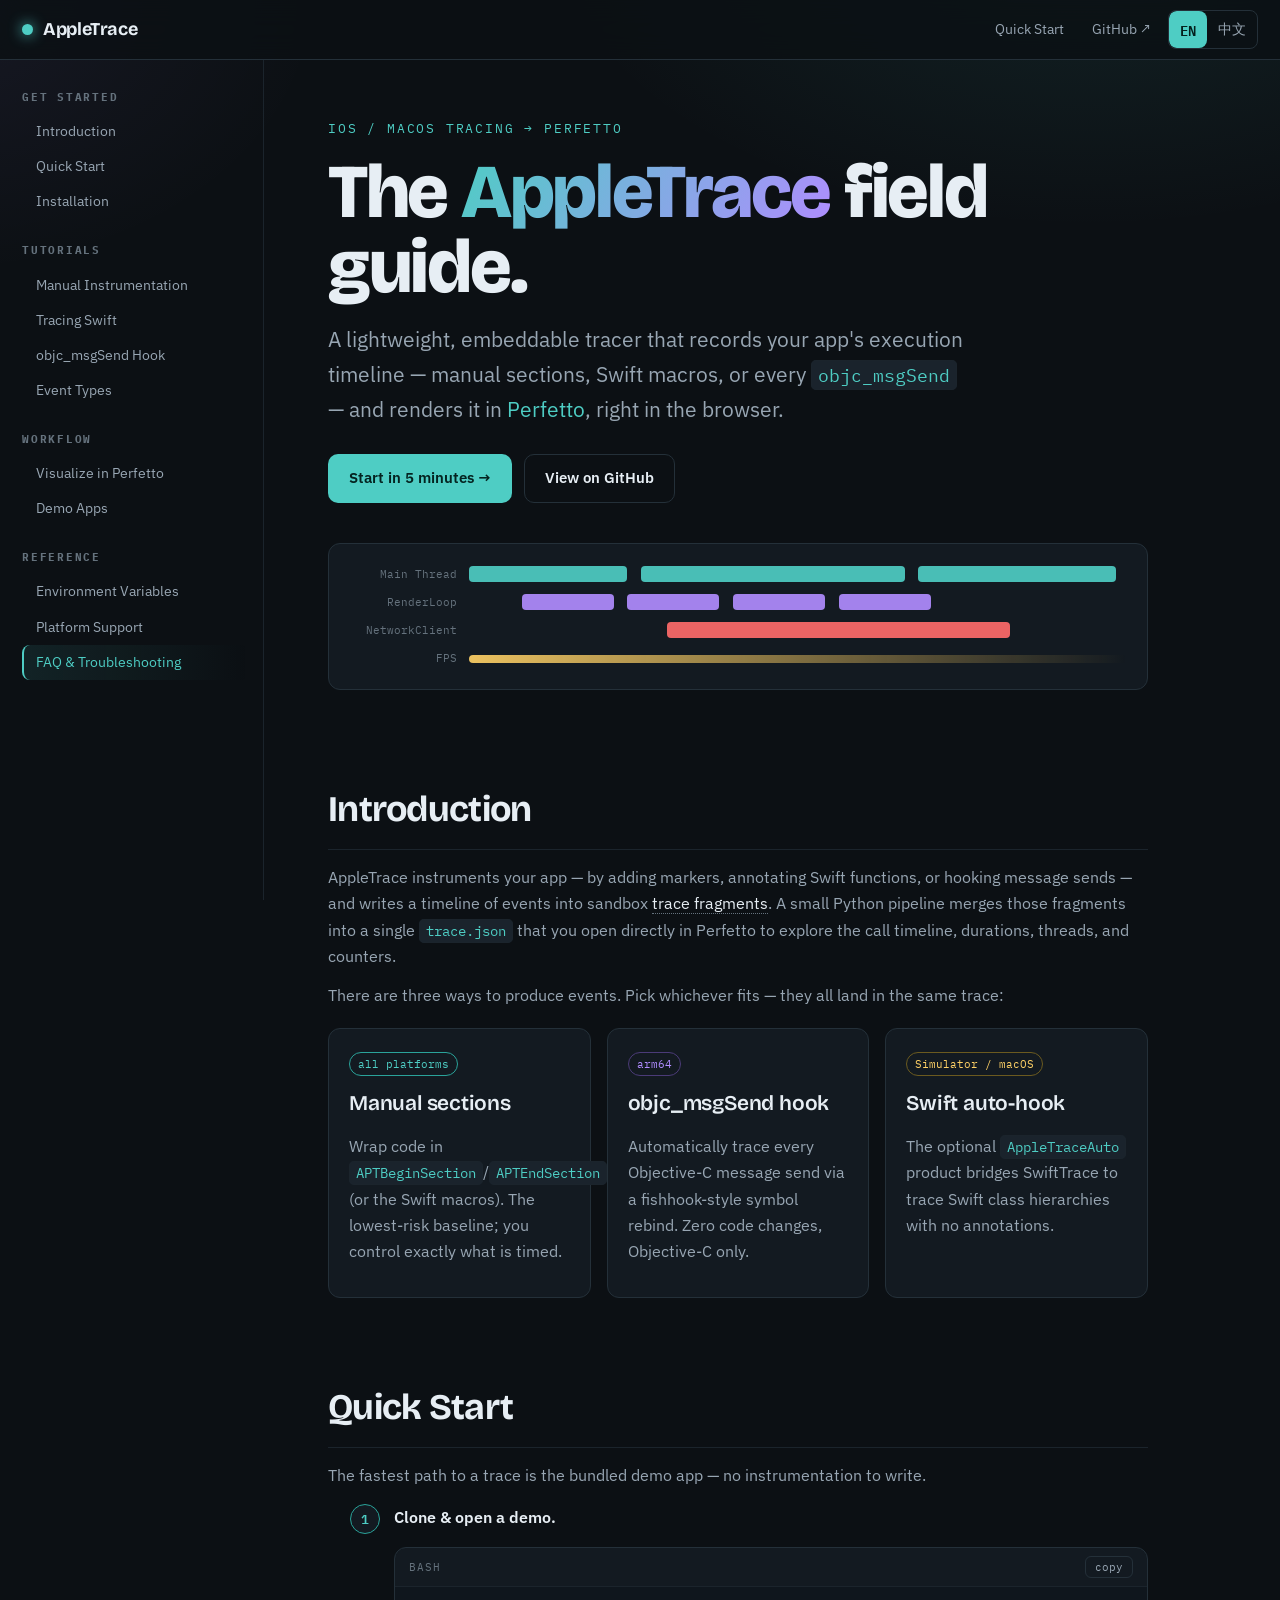
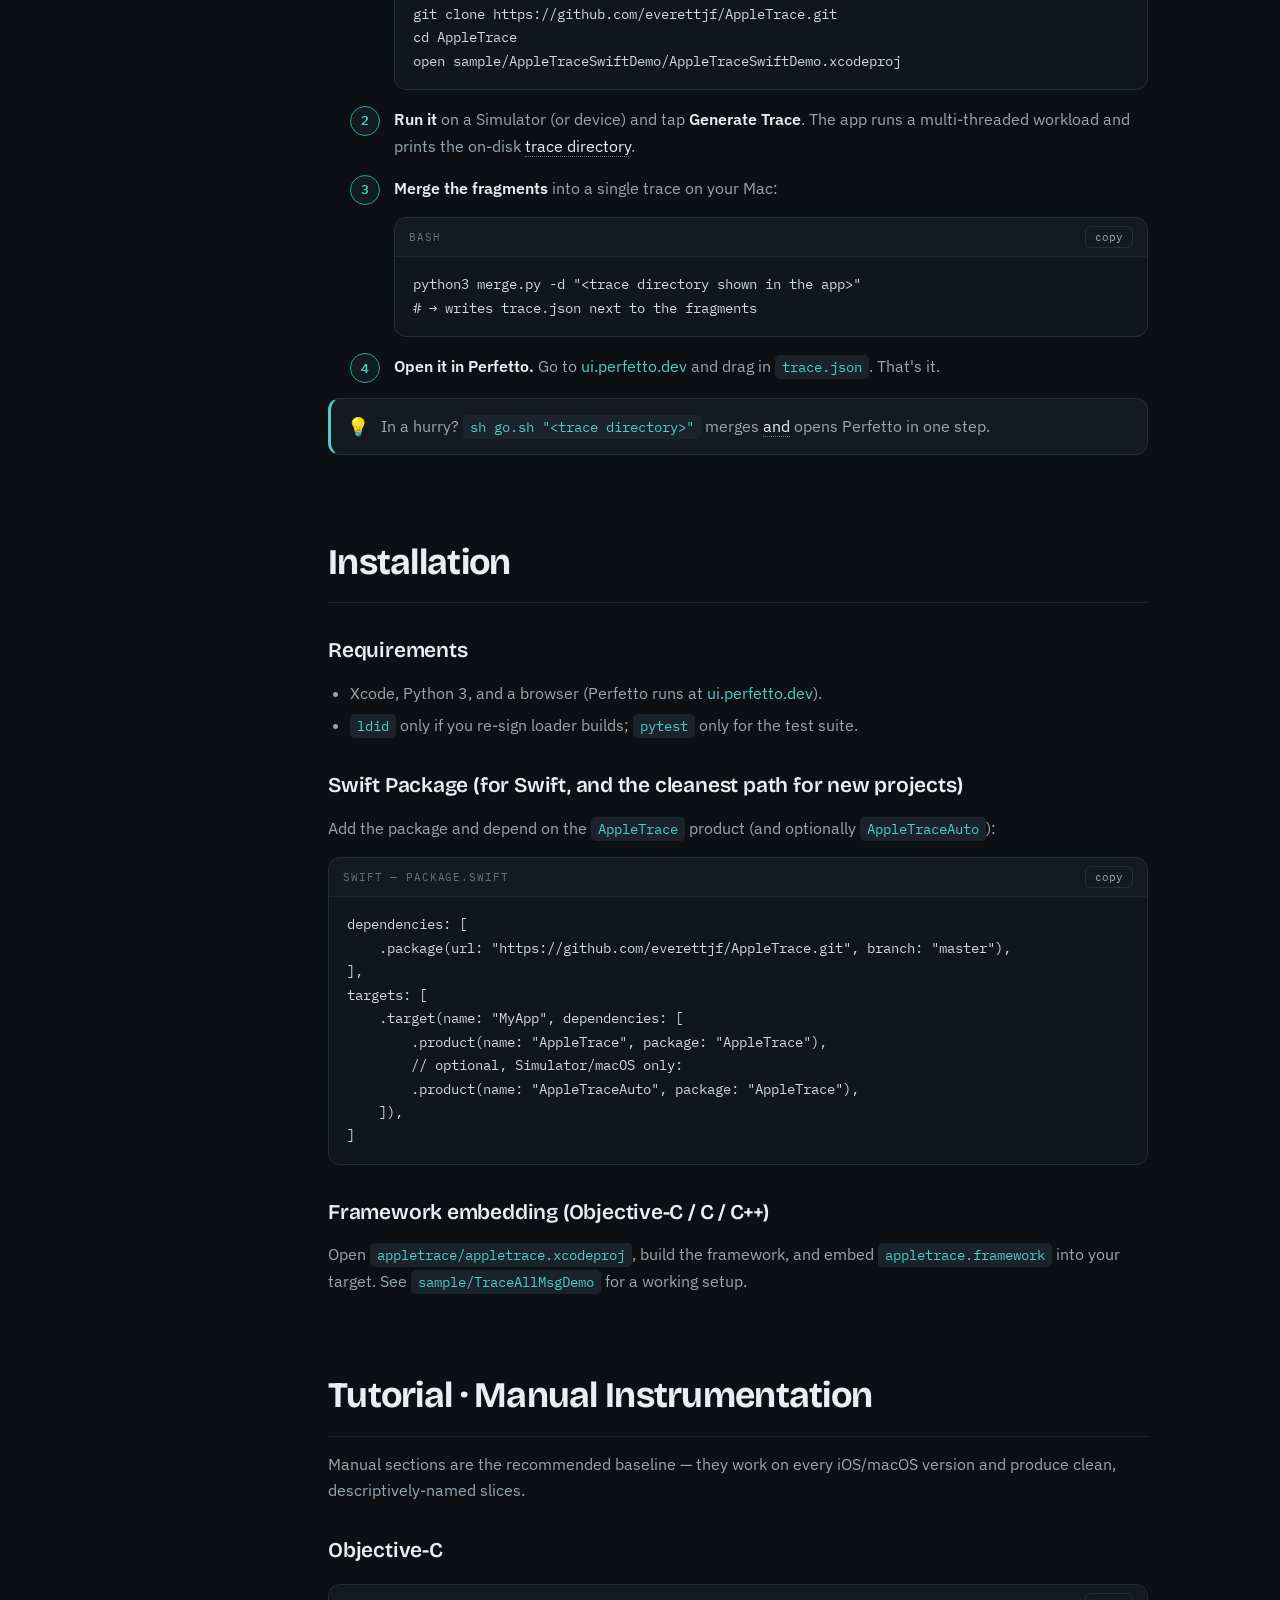
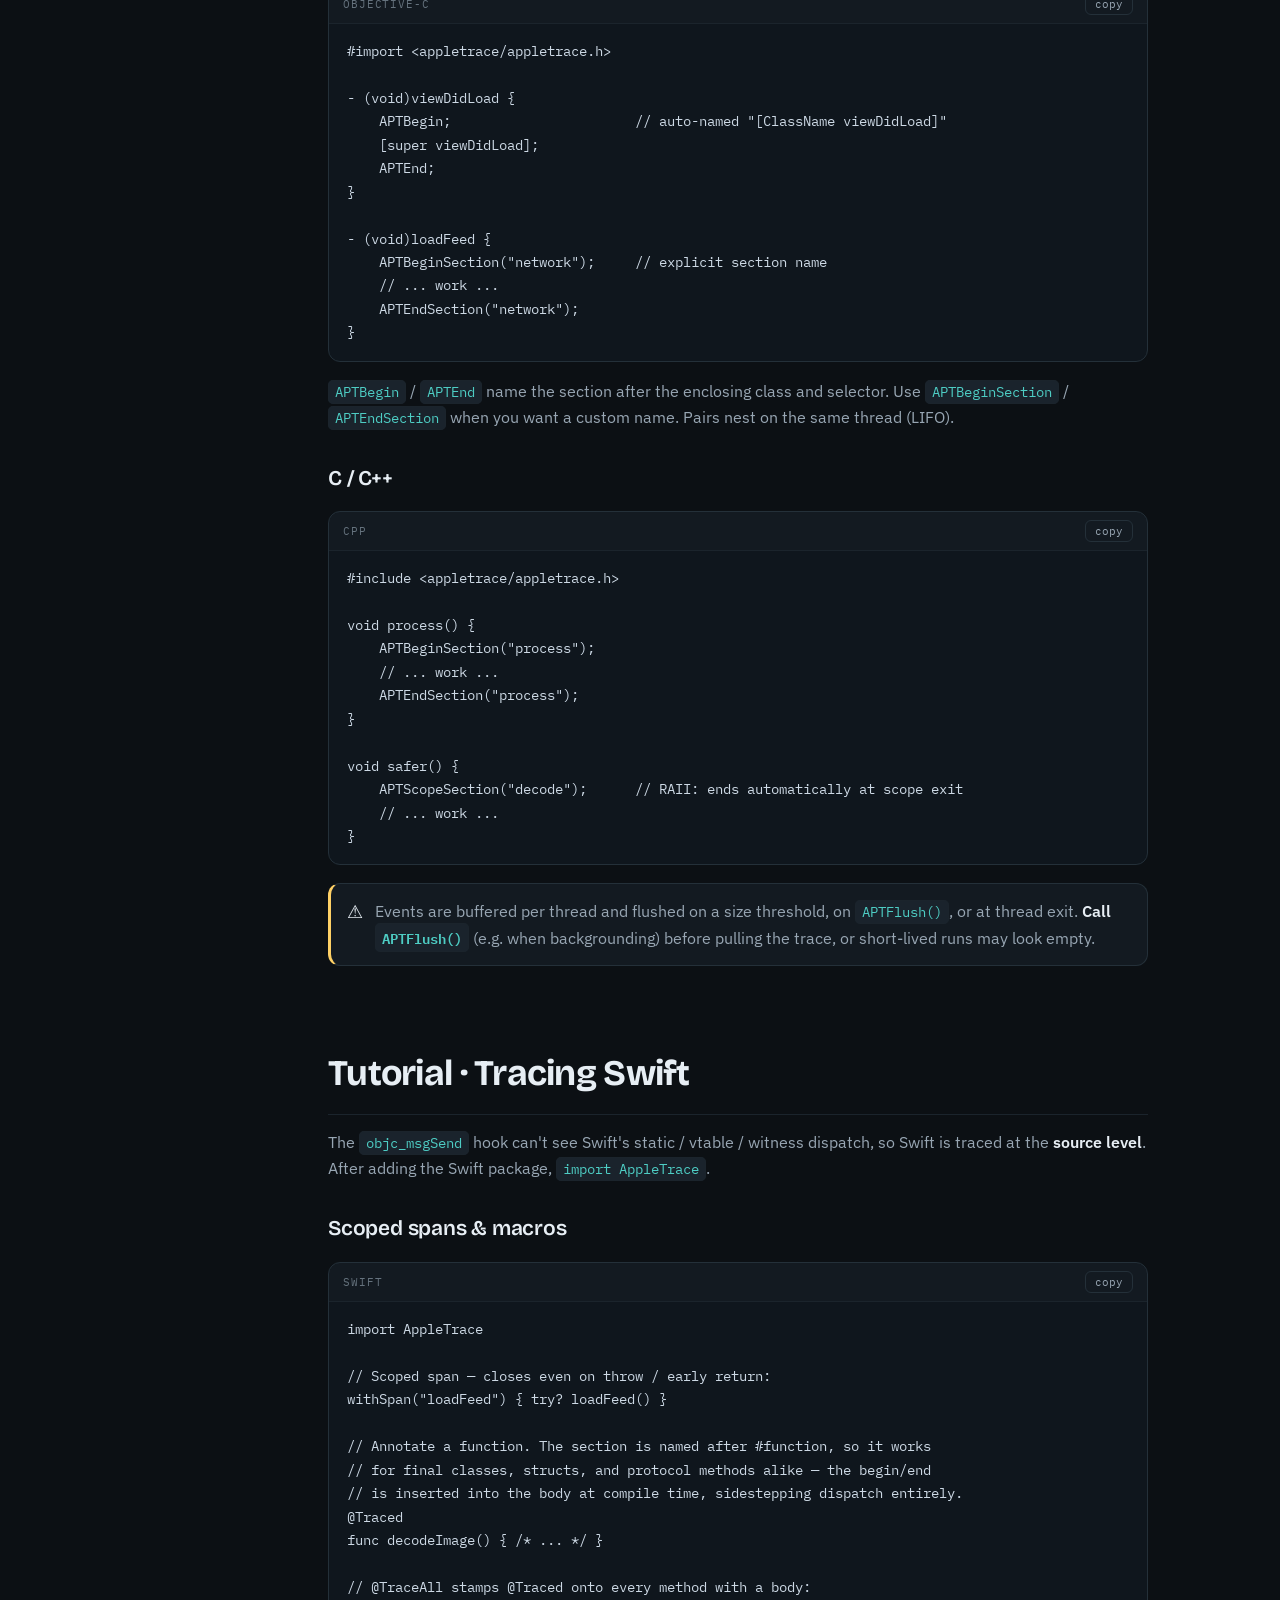
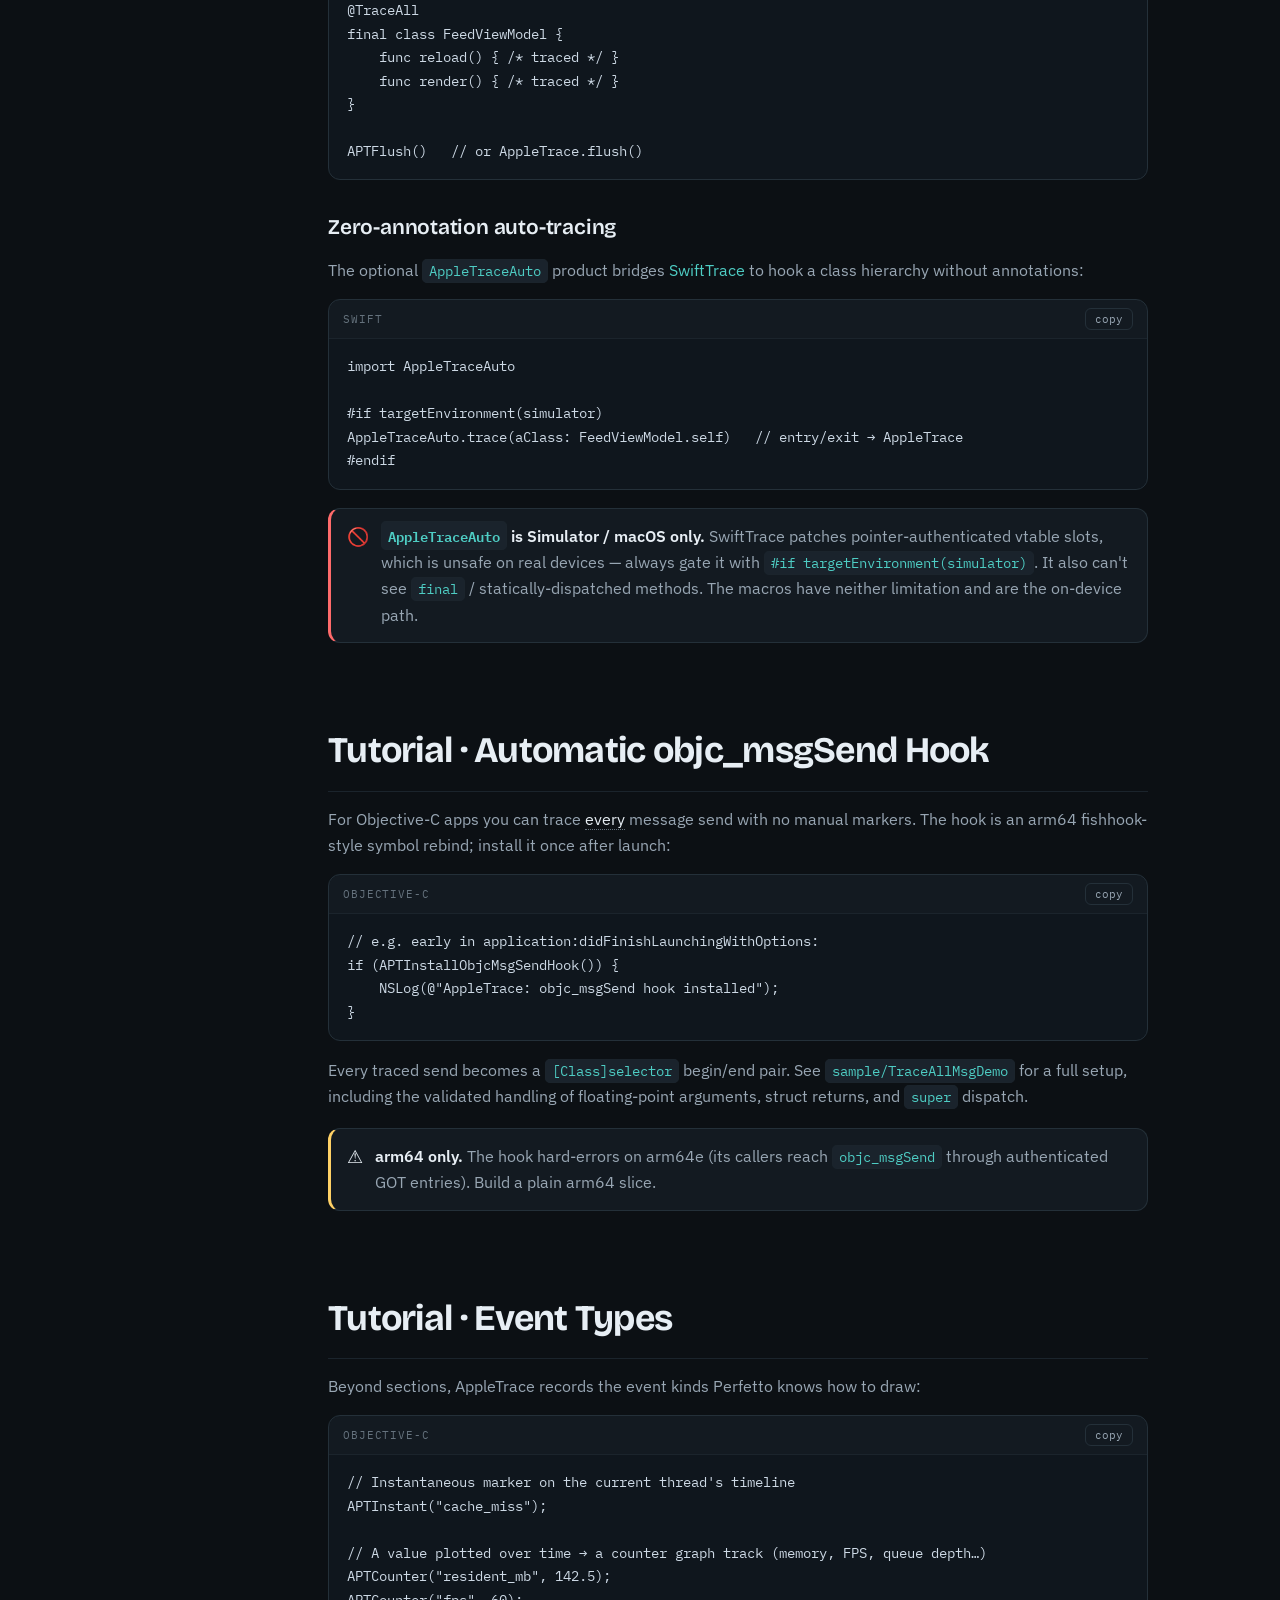
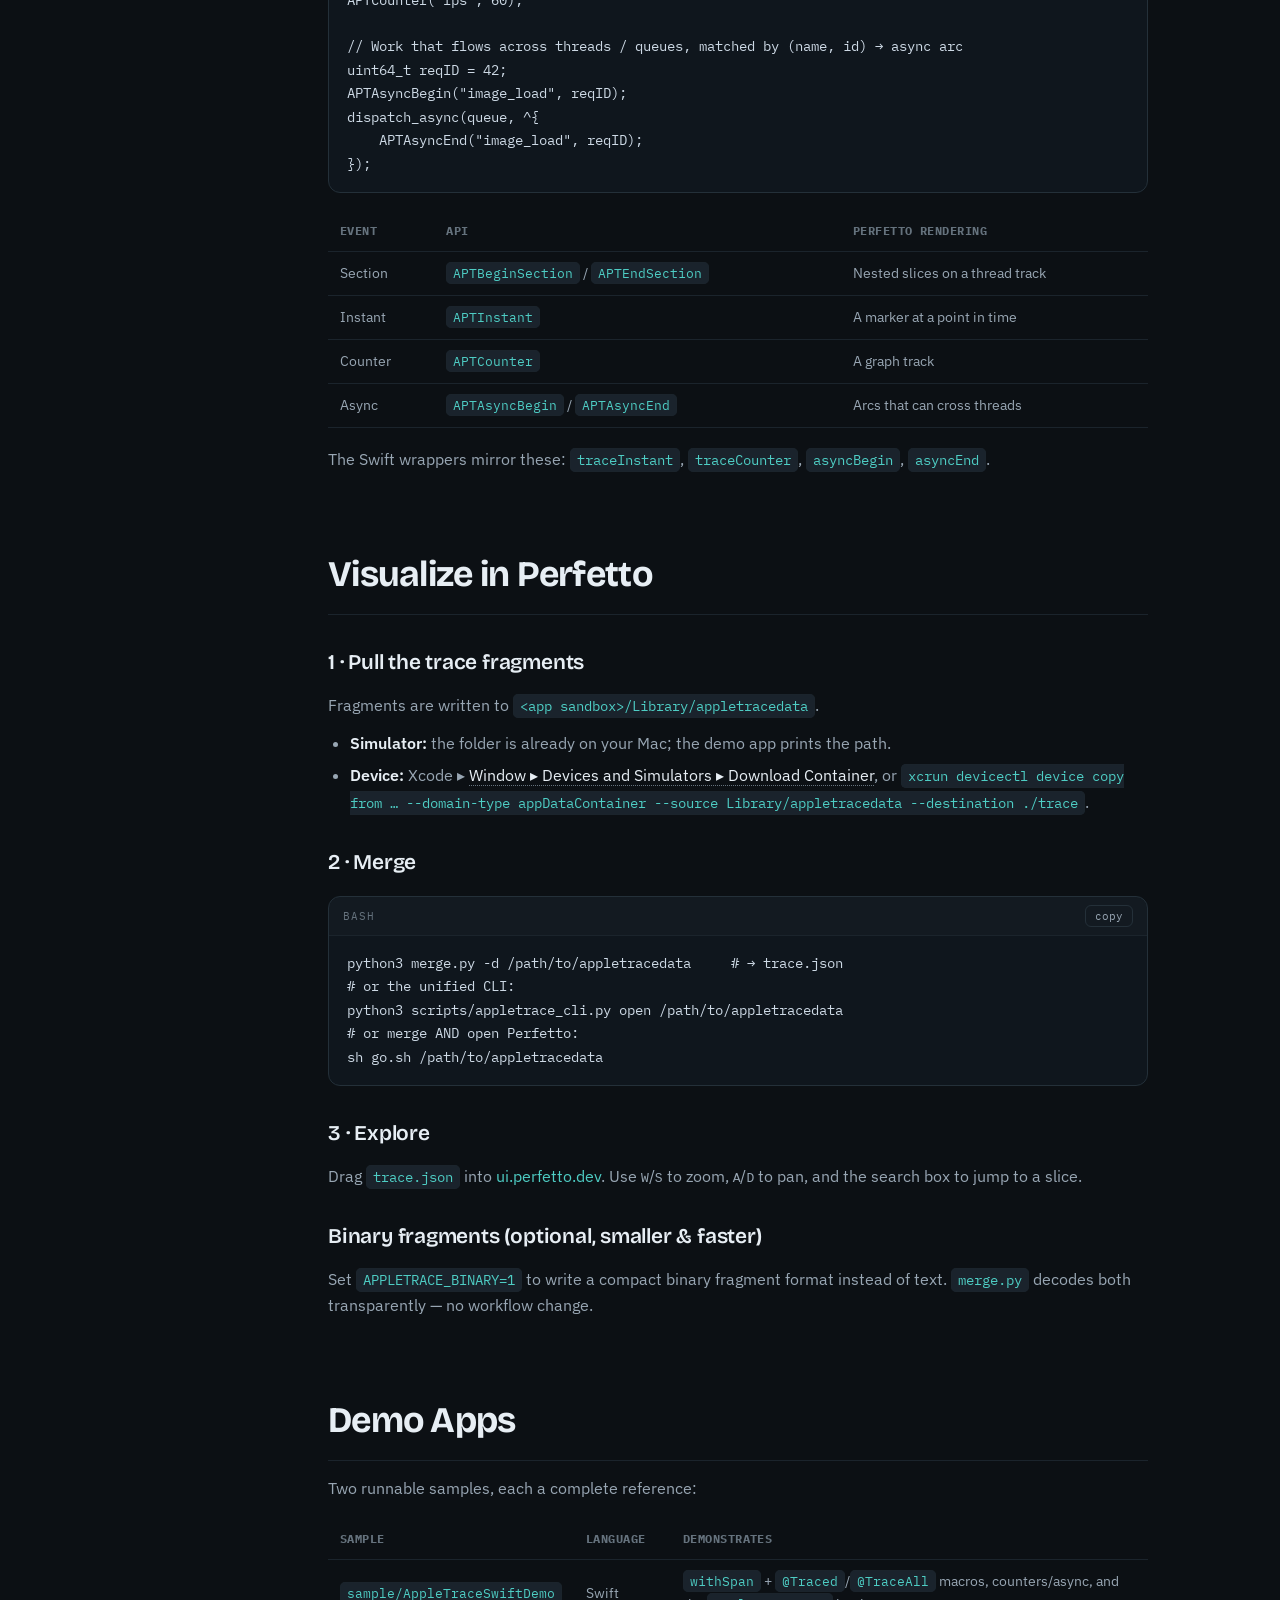
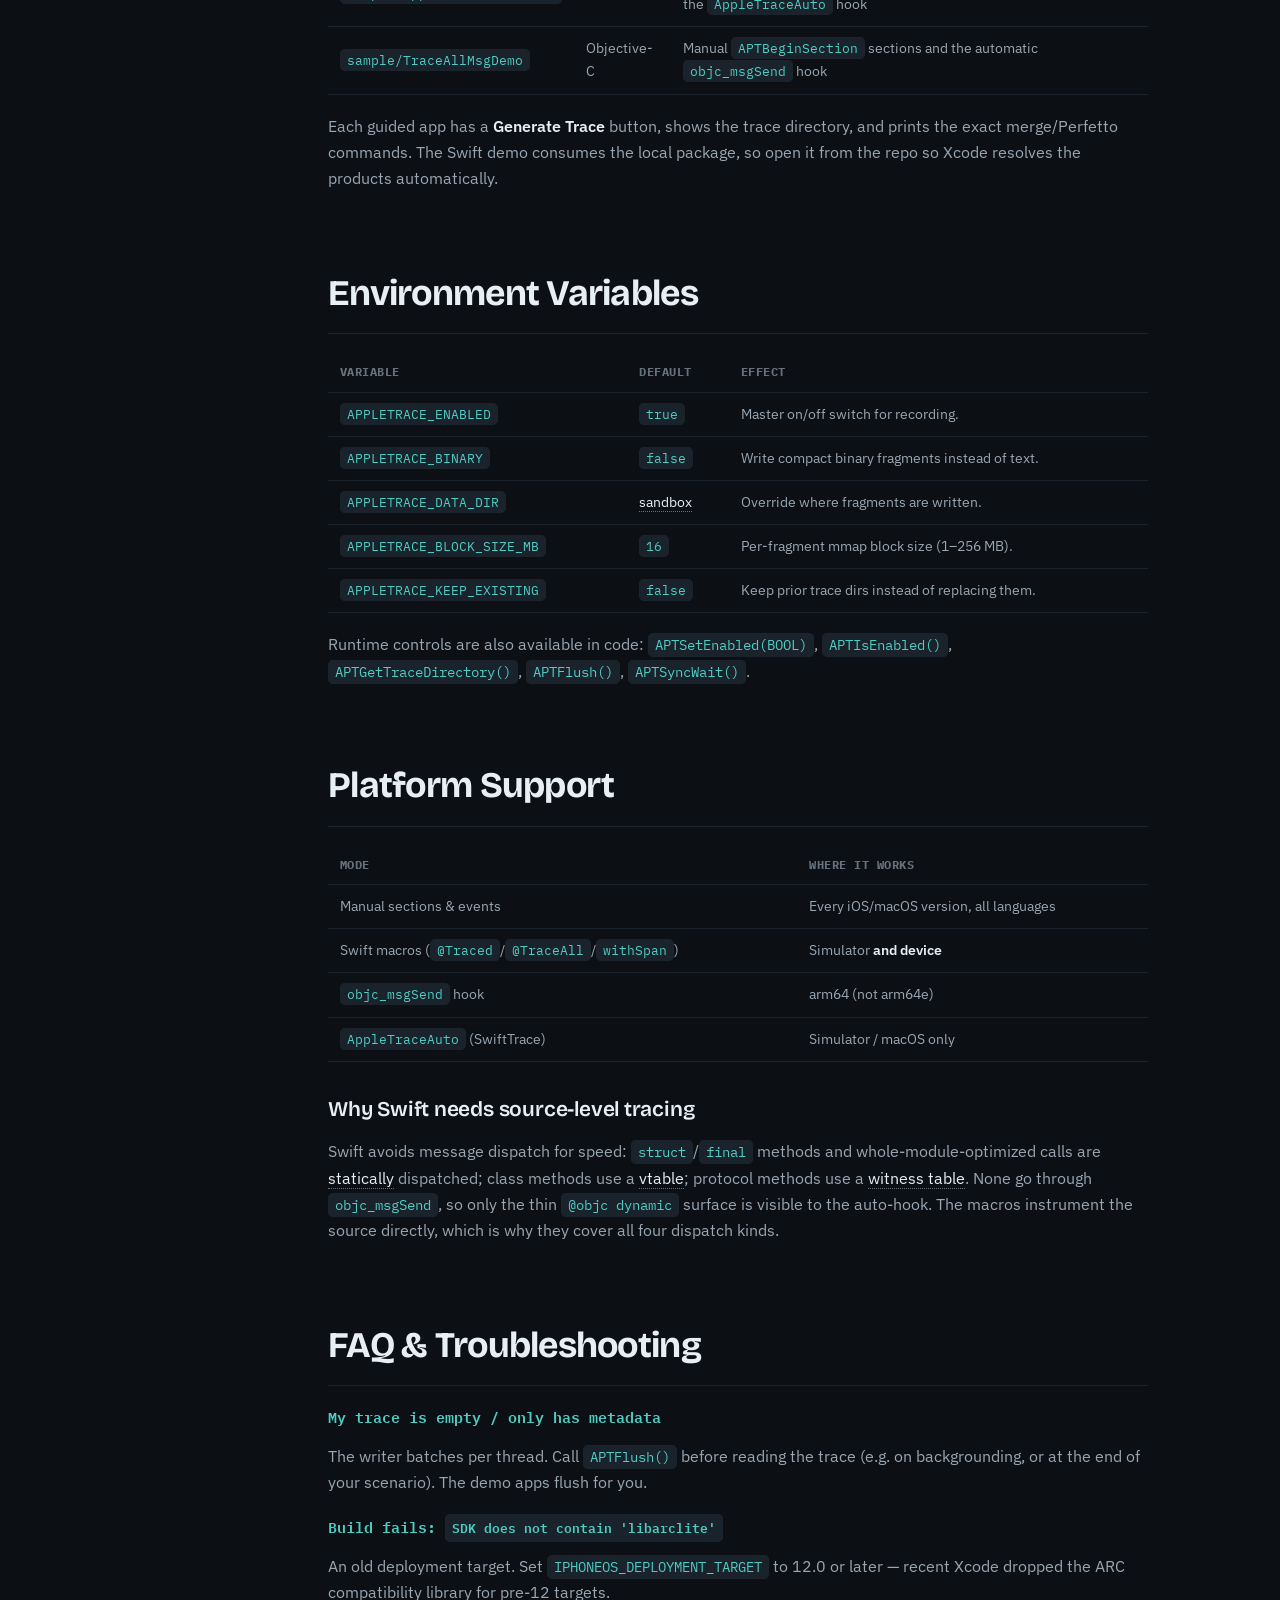
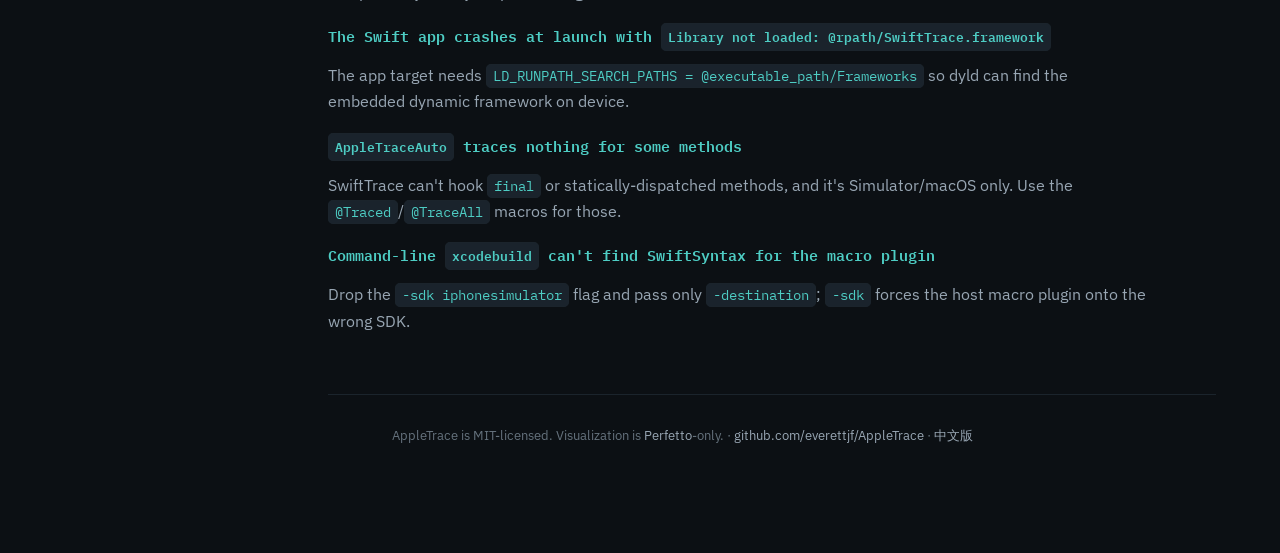
==== commit c1a94c5b: "chore: remove redundant ManualSectionDemo; consolidate to two samples ManualSectionDemo's showcase (" ====
--- a/Tutorial/index.html
+++ b/Tutorial/index.html
@@ -143,7 +143,7 @@
 ]</code></pre></div>
 
             <h3>Framework embedding (Objective-C / C / C++)</h3>
-            <p>Open <code>appletrace/appletrace.xcodeproj</code>, build the framework, and embed <code>appletrace.framework</code> into your target. See <code>sample/ManualSectionDemo</code> for a working setup.</p>
+            <p>Open <code>appletrace/appletrace.xcodeproj</code>, build the framework, and embed <code>appletrace.framework</code> into your target. See <code>sample/TraceAllMsgDemo</code> for a working setup.</p>
         </section>
 
         <!-- MANUAL -->
@@ -282,12 +282,11 @@
         <!-- DEMOS -->
         <section id="demos">
             <h2>Demo Apps</h2>
-            <p>Three runnable samples, each a complete reference:</p>
+            <p>Two runnable samples, each a complete reference:</p>
             <table>
                 <tr><th>Sample</th><th>Language</th><th>Demonstrates</th></tr>
-                <tr><td><code>sample/ManualSectionDemo</code></td><td>Objective-C</td><td>Manual sections, counters, async, threads</td></tr>
-                <tr><td><code>sample/AppleTraceSwiftDemo</code></td><td>Swift</td><td><code>@Traced</code>/<code>@TraceAll</code>/<code>withSpan</code> + the <code>AppleTraceAuto</code> hook</td></tr>
-                <tr><td><code>sample/TraceAllMsgDemo</code></td><td>Objective-C</td><td>Automatic <code>objc_msgSend</code> hook</td></tr>
+                <tr><td><code>sample/AppleTraceSwiftDemo</code></td><td>Swift</td><td><code>withSpan</code> + <code>@Traced</code>/<code>@TraceAll</code> macros, counters/async, and the <code>AppleTraceAuto</code> hook</td></tr>
+                <tr><td><code>sample/TraceAllMsgDemo</code></td><td>Objective-C</td><td>Manual <code>APTBeginSection</code> sections and the automatic <code>objc_msgSend</code> hook</td></tr>
             </table>
             <p>Each guided app has a <strong>Generate Trace</strong> button, shows the trace directory, and prints the exact merge/Perfetto commands. The Swift demo consumes the local package, so open it from the repo so Xcode resolves the products automatically.</p>
         </section>
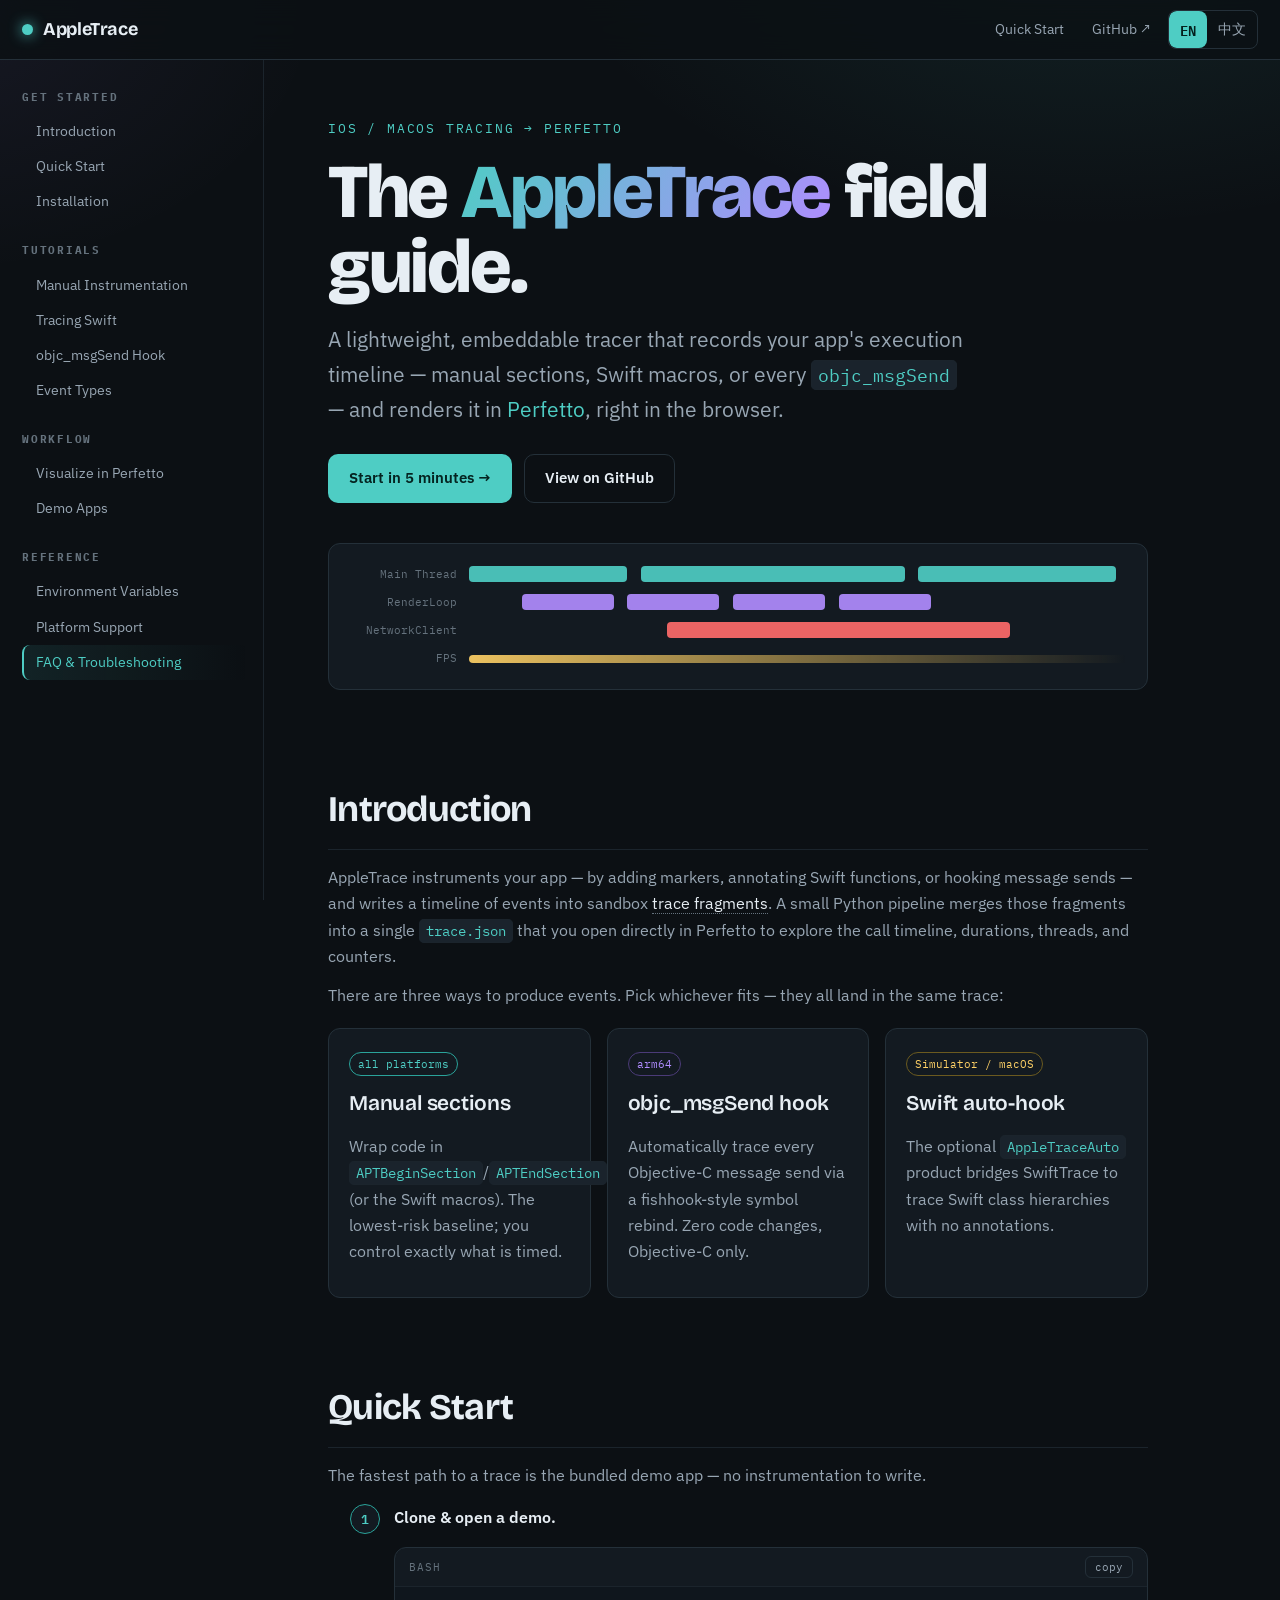
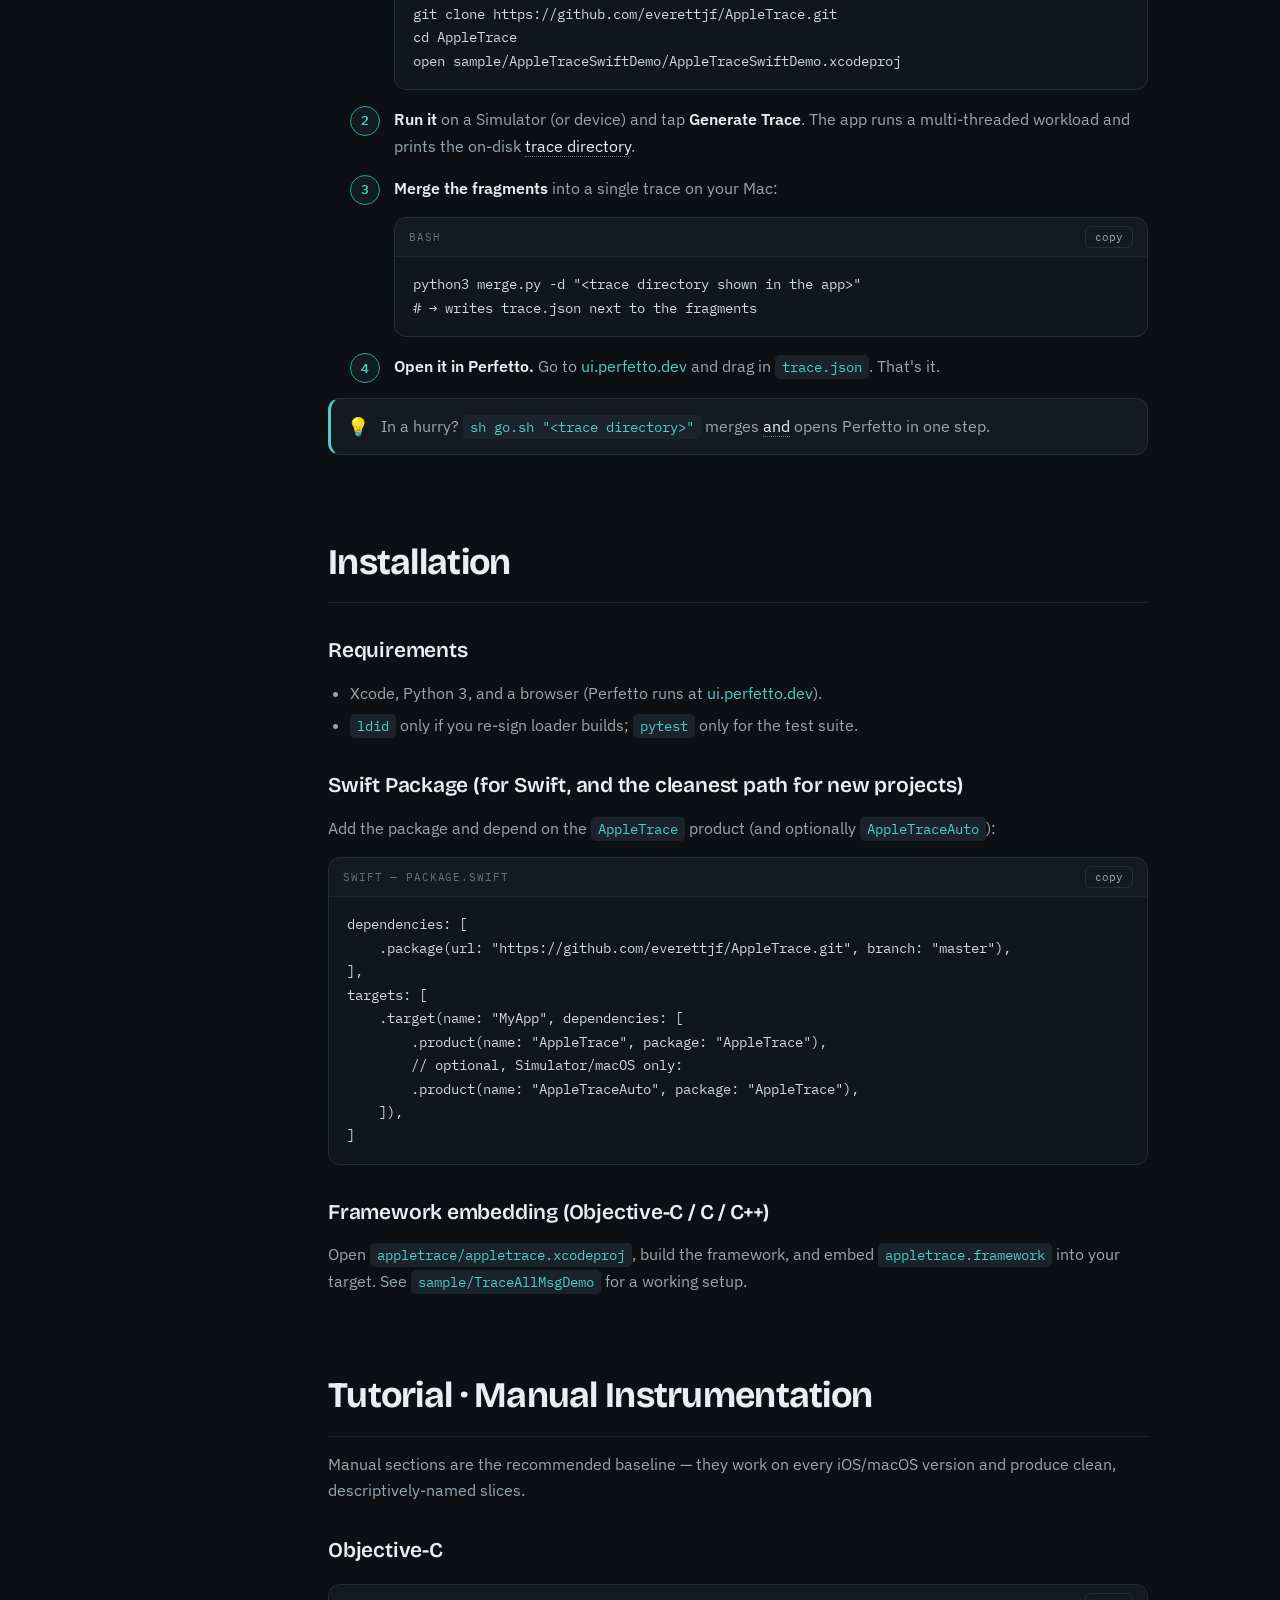
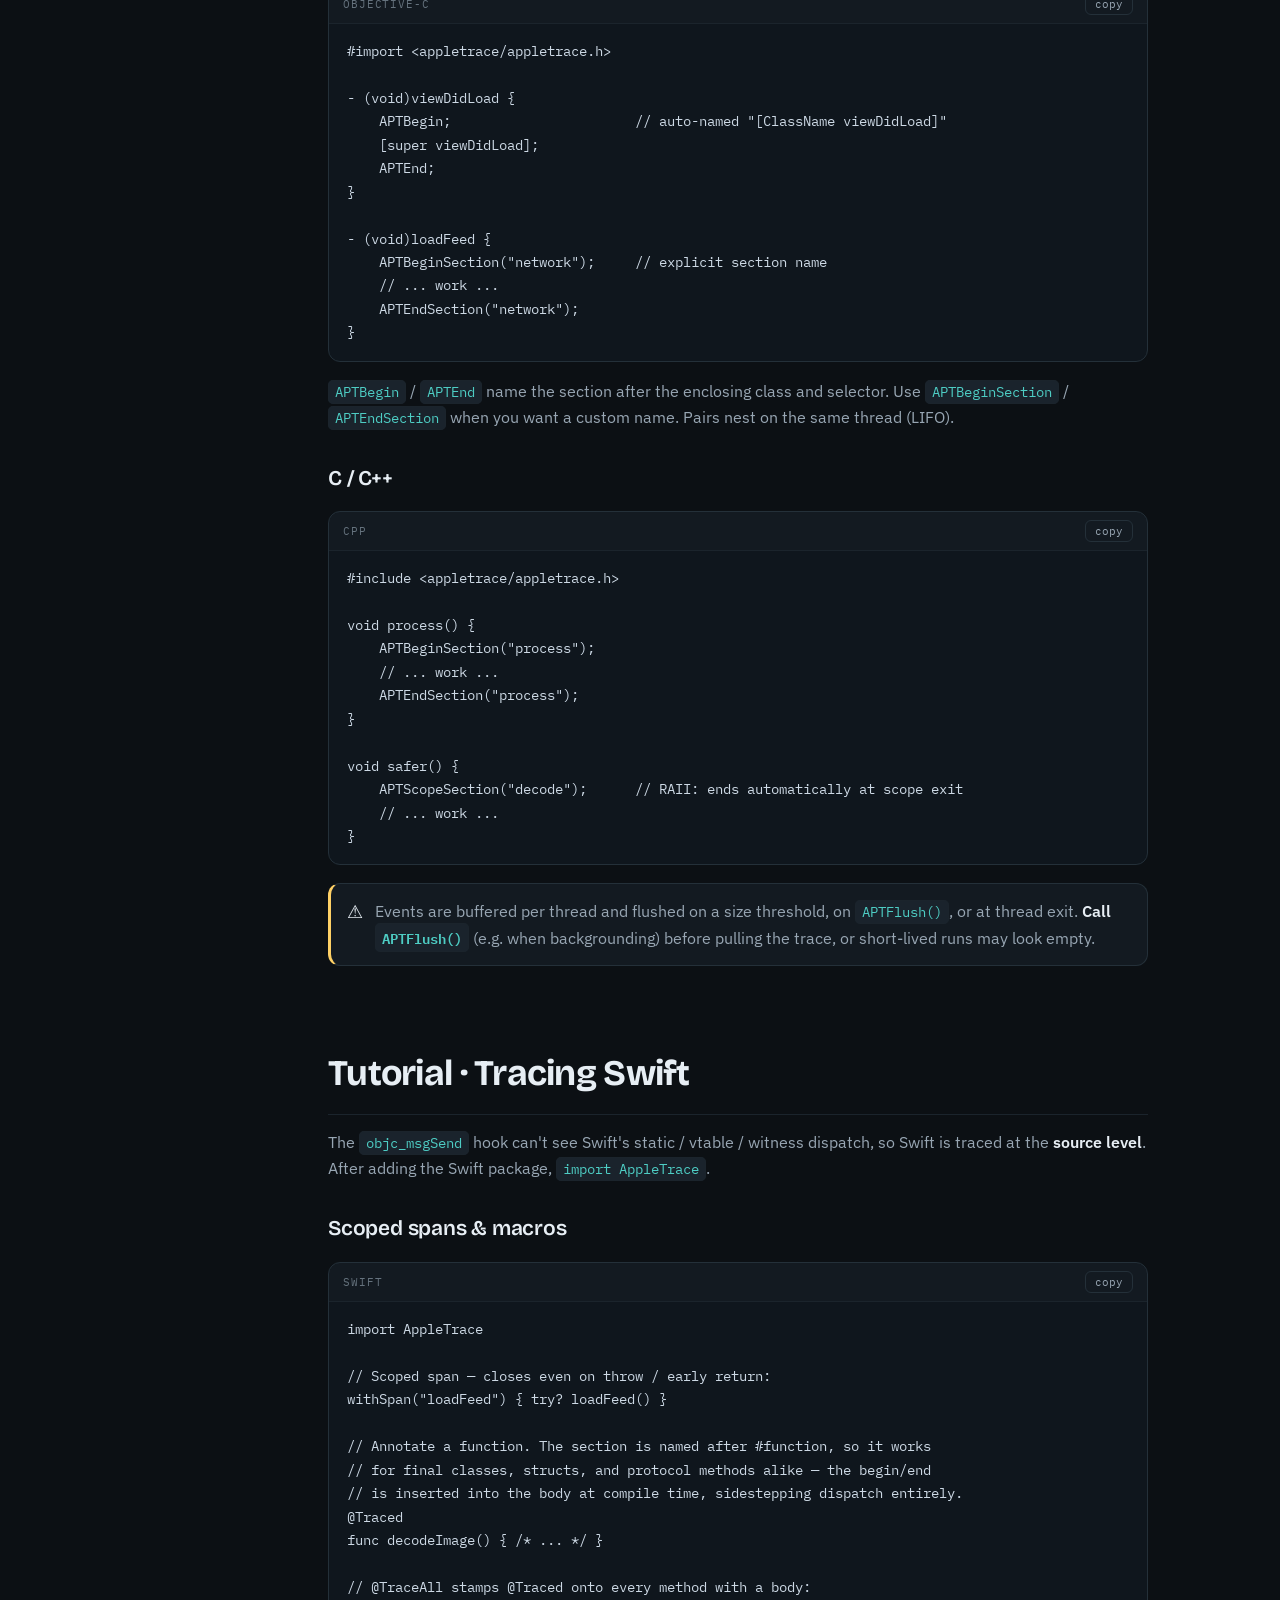
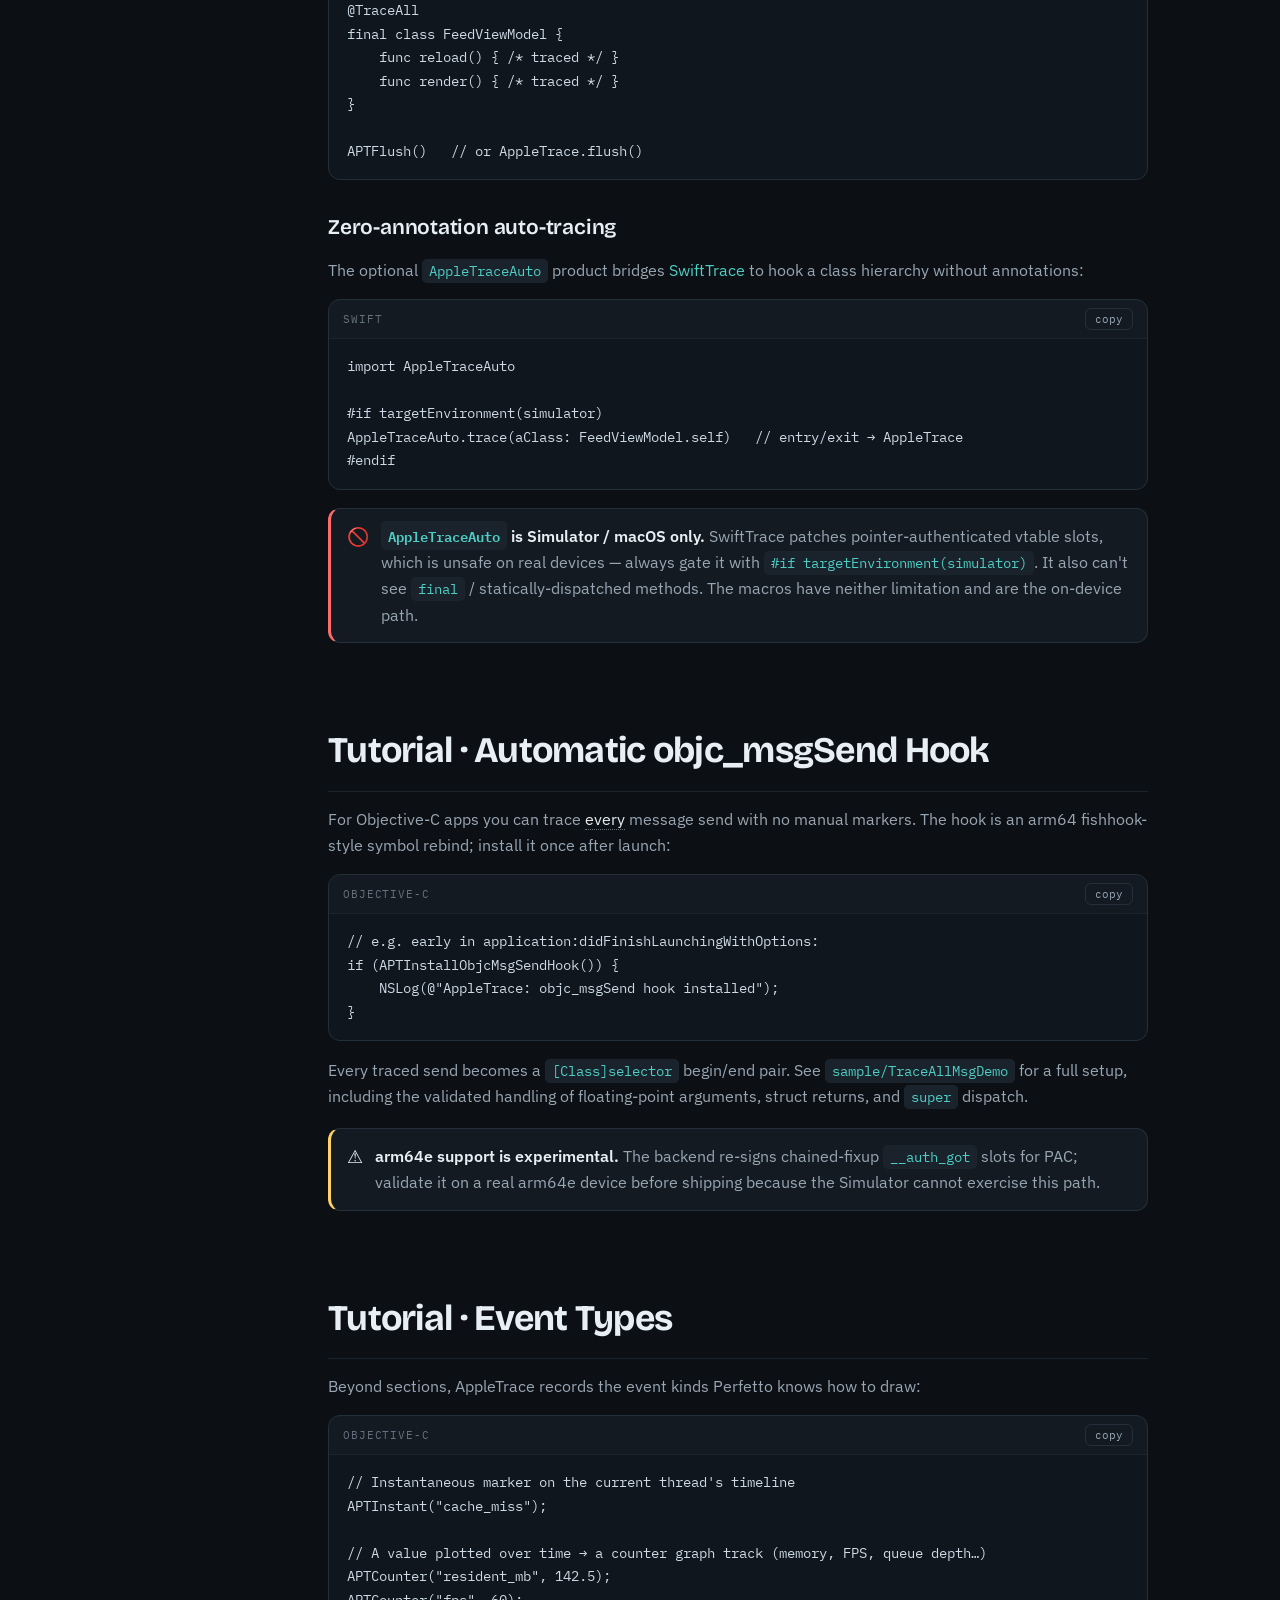
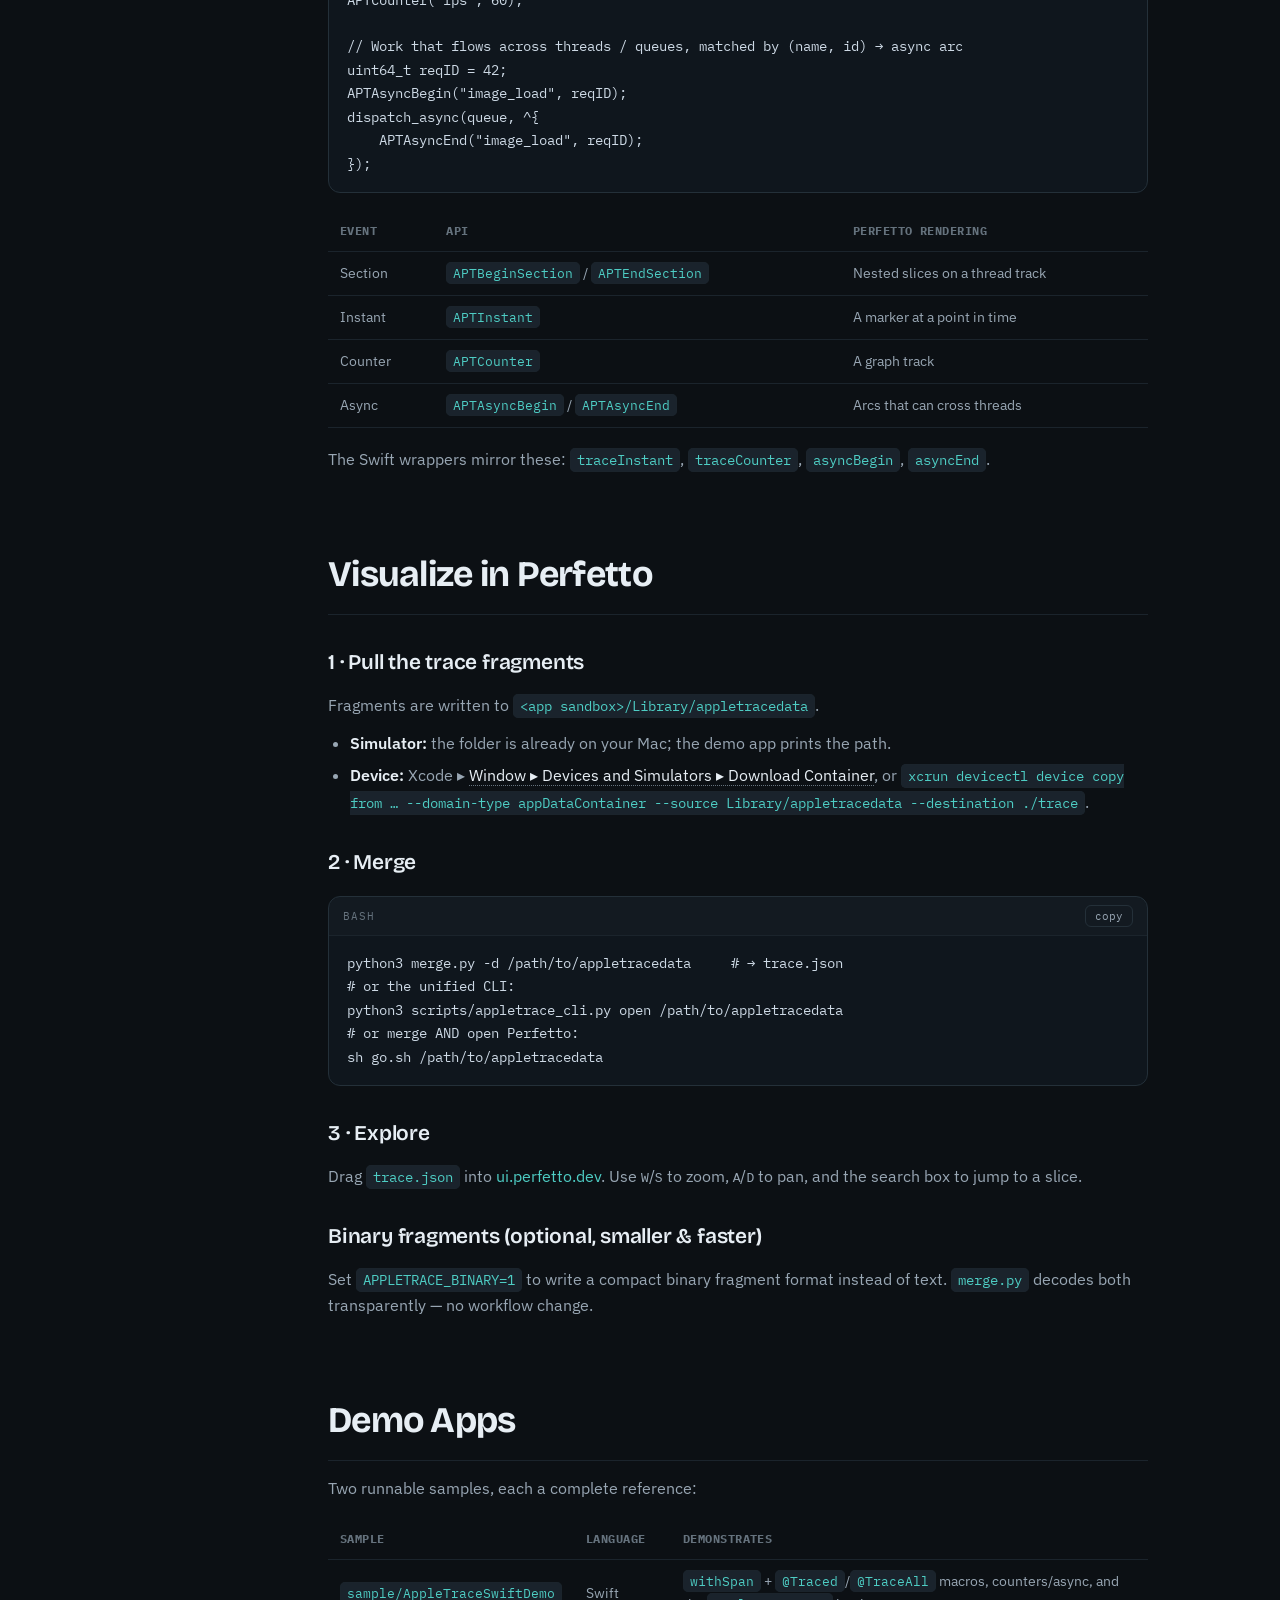
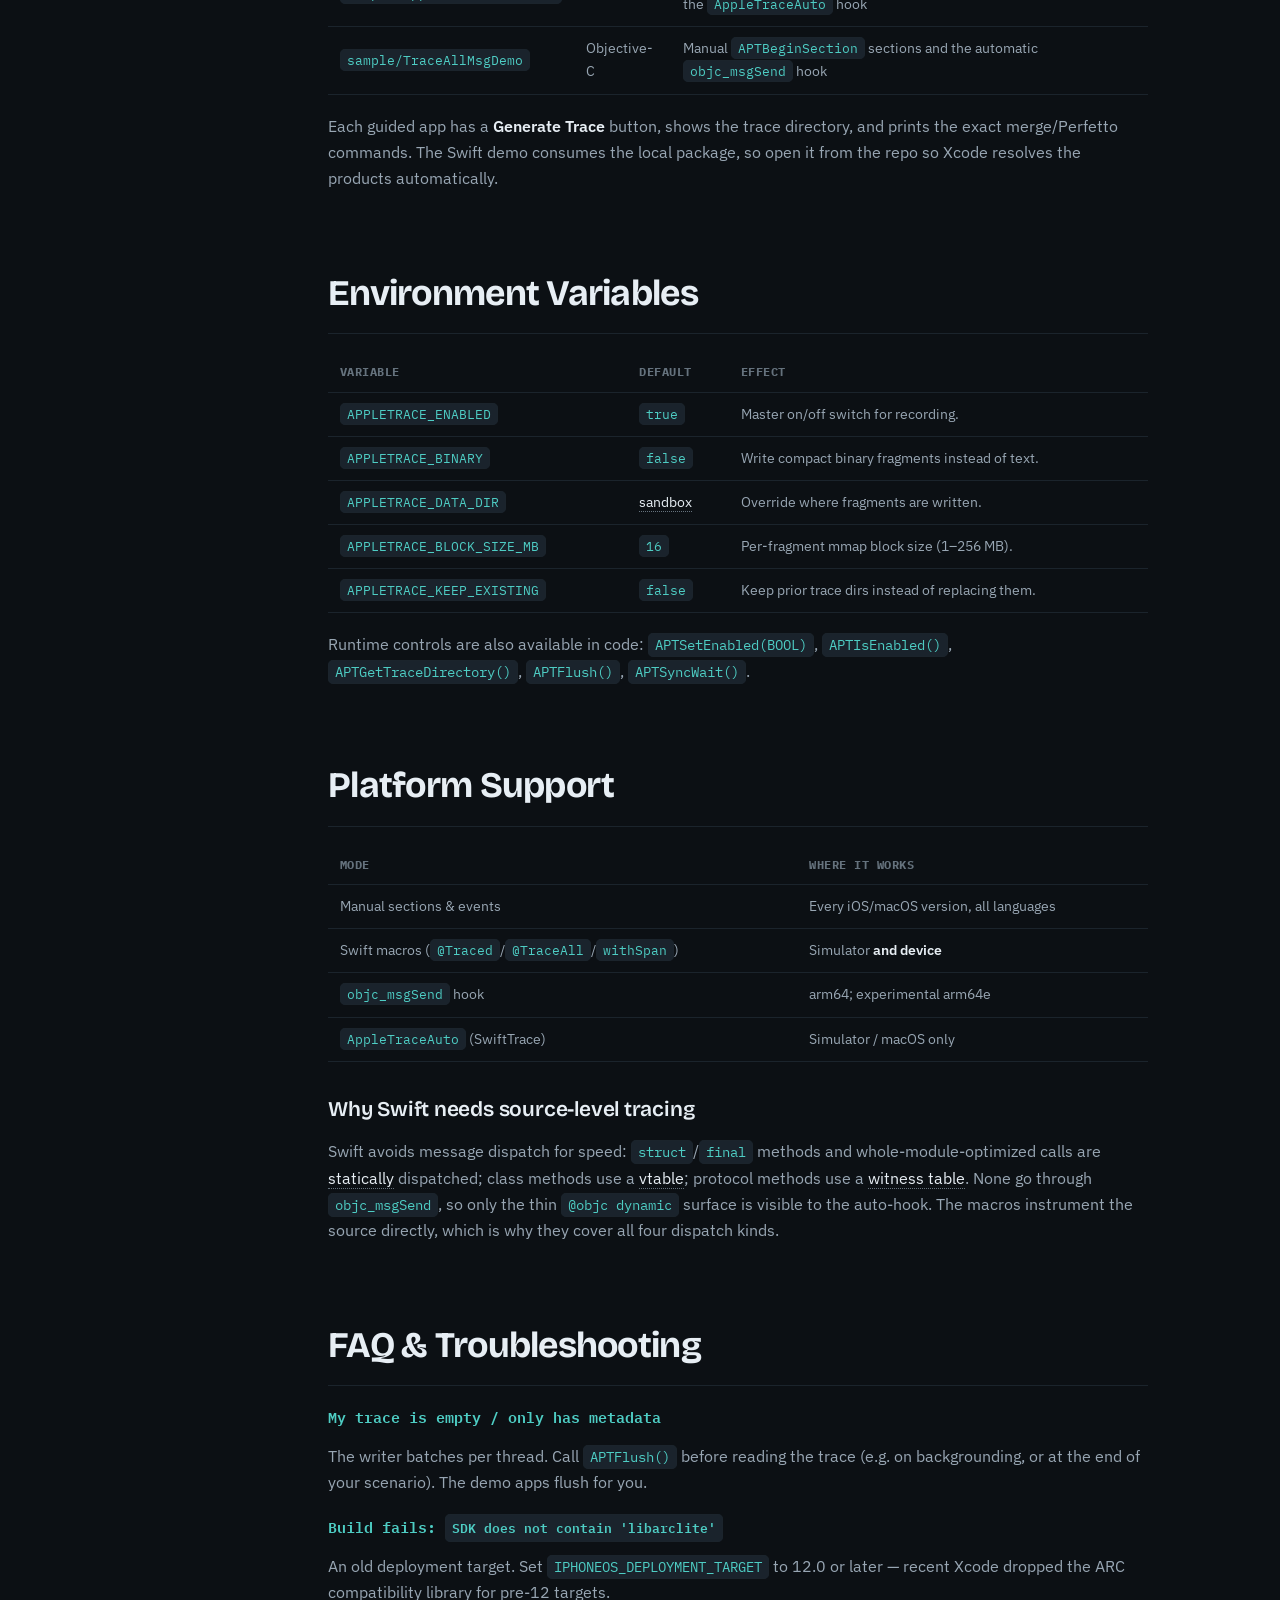
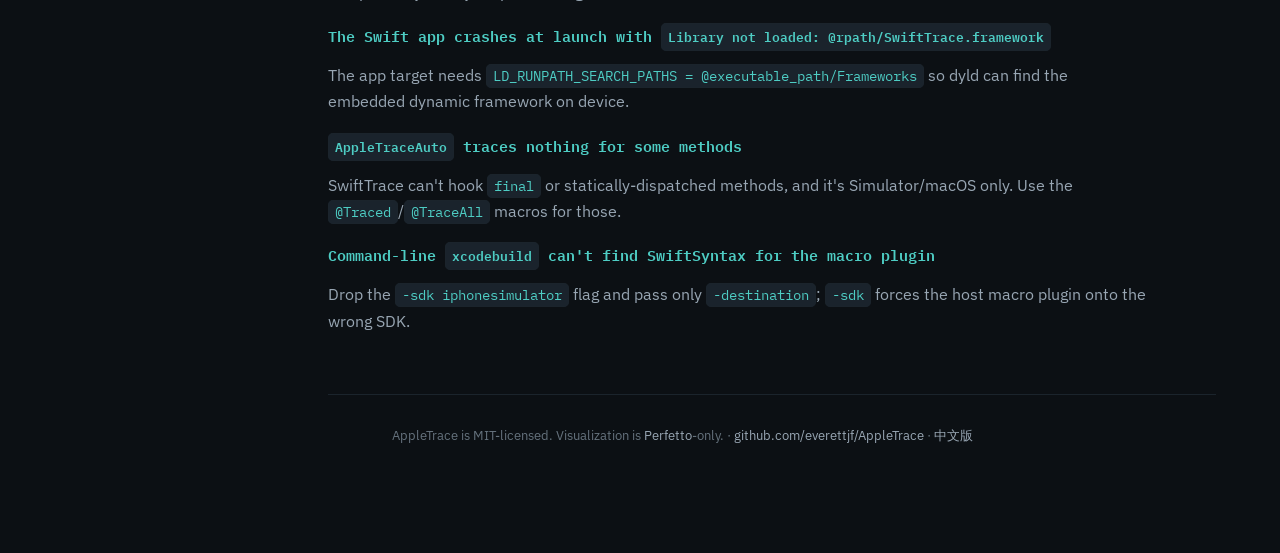
==== commit 0d7b32ae: "feat: add experimental arm64e objc hook support" ====
--- a/Tutorial/index.html
+++ b/Tutorial/index.html
@@ -228,7 +228,7 @@
     NSLog(@"AppleTrace: objc_msgSend hook installed");
 }</code></pre></div>
             <p>Every traced send becomes a <code>[Class]selector</code> begin/end pair. See <code>sample/TraceAllMsgDemo</code> for a full setup, including the validated handling of floating-point arguments, struct returns, and <code>super</code> dispatch.</p>
-            <div class="callout warn"><span class="ic">⚠️</span><p><strong>arm64 only.</strong> The hook hard-errors on arm64e (its callers reach <code>objc_msgSend</code> through authenticated GOT entries). Build a plain arm64 slice.</p></div>
+            <div class="callout warn"><span class="ic">⚠️</span><p><strong>arm64e support is experimental.</strong> The backend re-signs chained-fixup <code>__auth_got</code> slots for PAC; validate it on a real arm64e device before shipping because the Simulator cannot exercise this path.</p></div>
         </section>
 
         <!-- EVENTS -->
@@ -312,7 +312,7 @@
                 <tr><th>Mode</th><th>Where it works</th></tr>
                 <tr><td>Manual sections &amp; events</td><td>Every iOS/macOS version, all languages</td></tr>
                 <tr><td>Swift macros (<code>@Traced</code>/<code>@TraceAll</code>/<code>withSpan</code>)</td><td>Simulator <strong>and device</strong></td></tr>
-                <tr><td><code>objc_msgSend</code> hook</td><td>arm64 (not arm64e)</td></tr>
+                <tr><td><code>objc_msgSend</code> hook</td><td>arm64; experimental arm64e</td></tr>
                 <tr><td><code>AppleTraceAuto</code> (SwiftTrace)</td><td>Simulator / macOS only</td></tr>
             </table>
             <h3>Why Swift needs source-level tracing</h3>
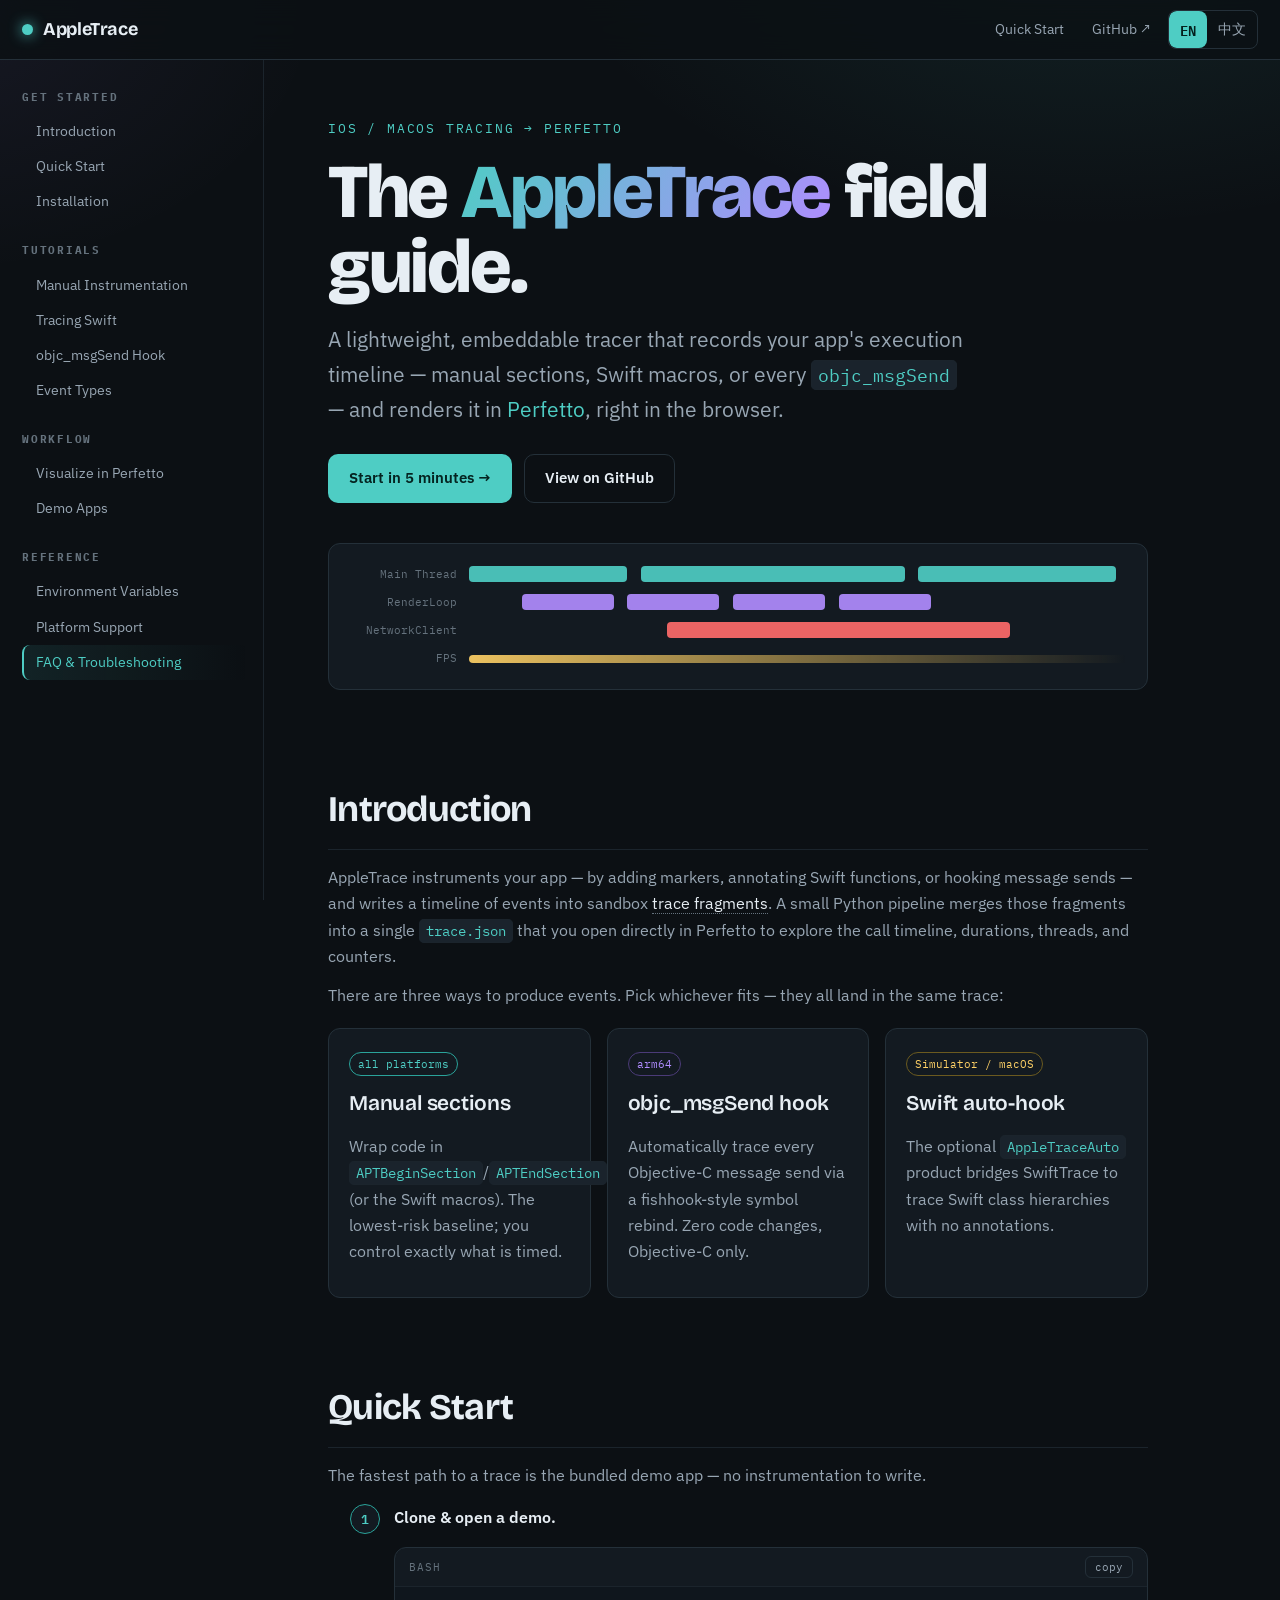
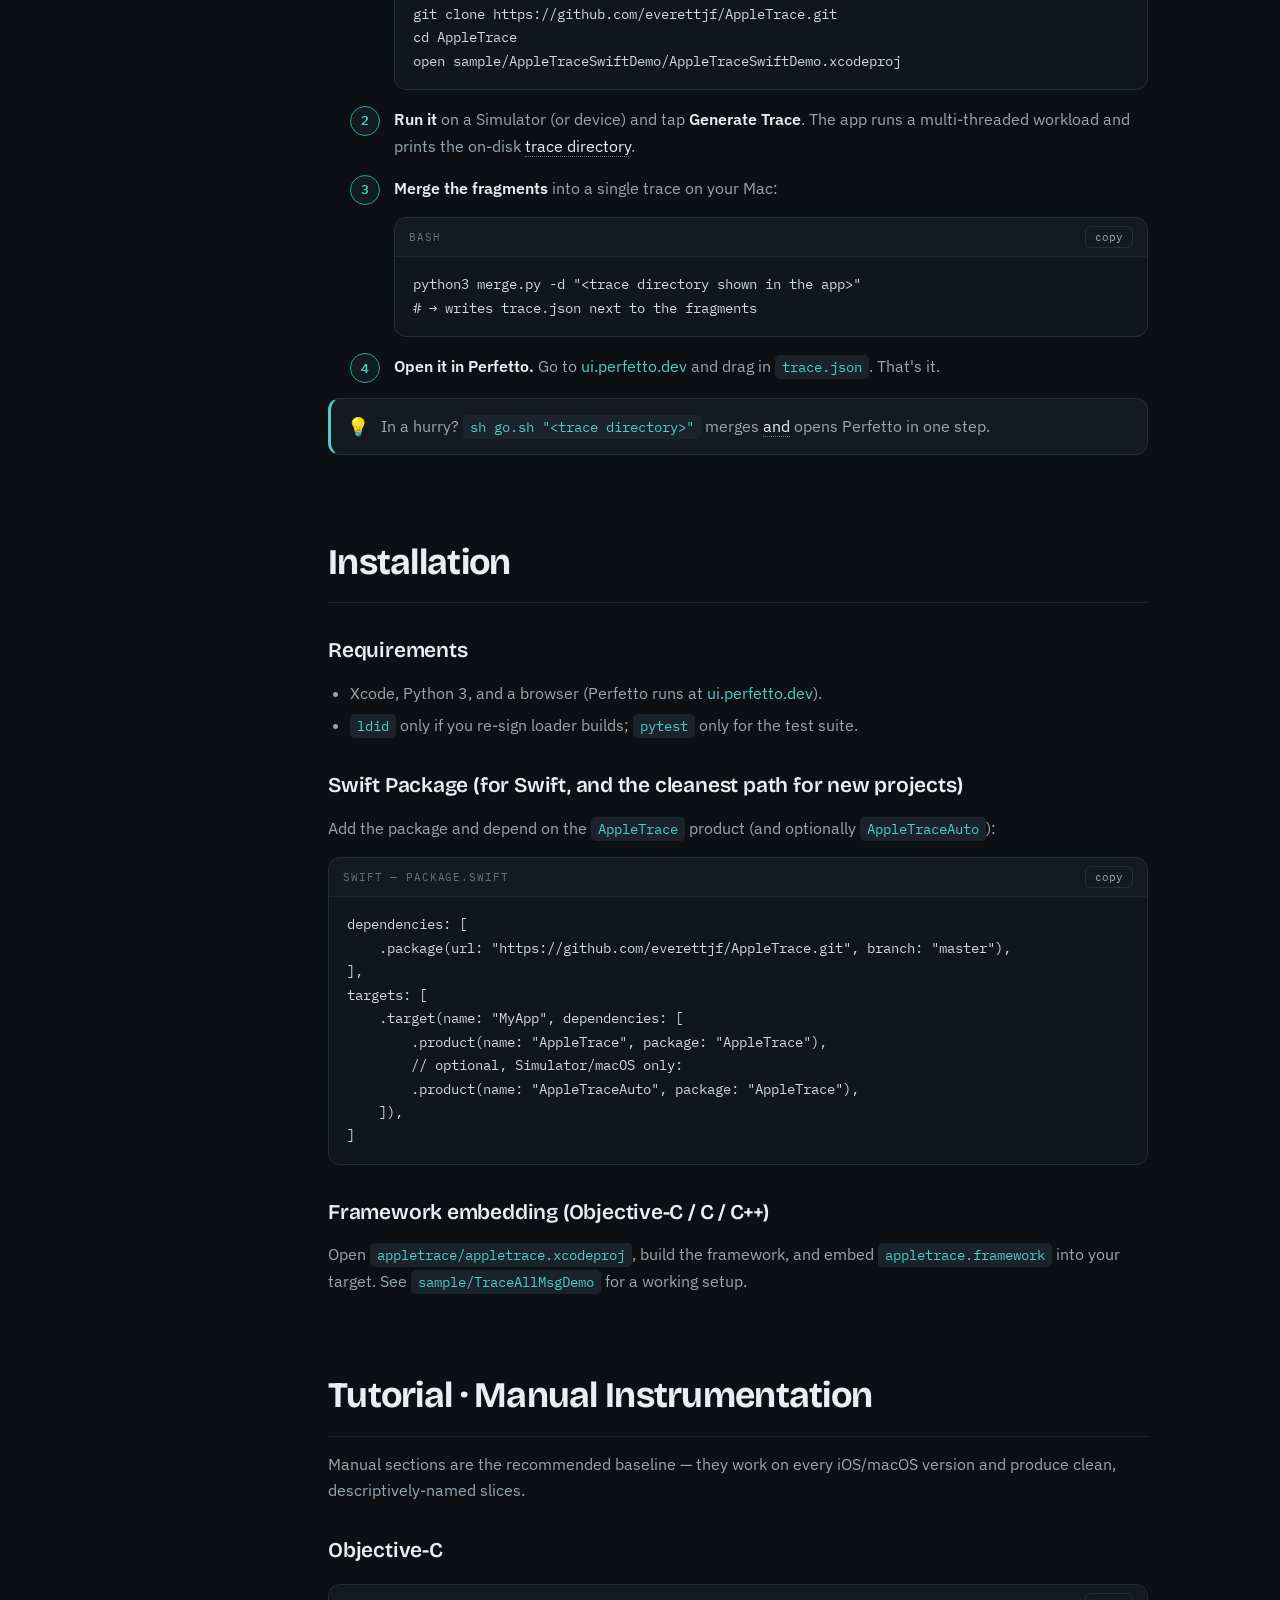
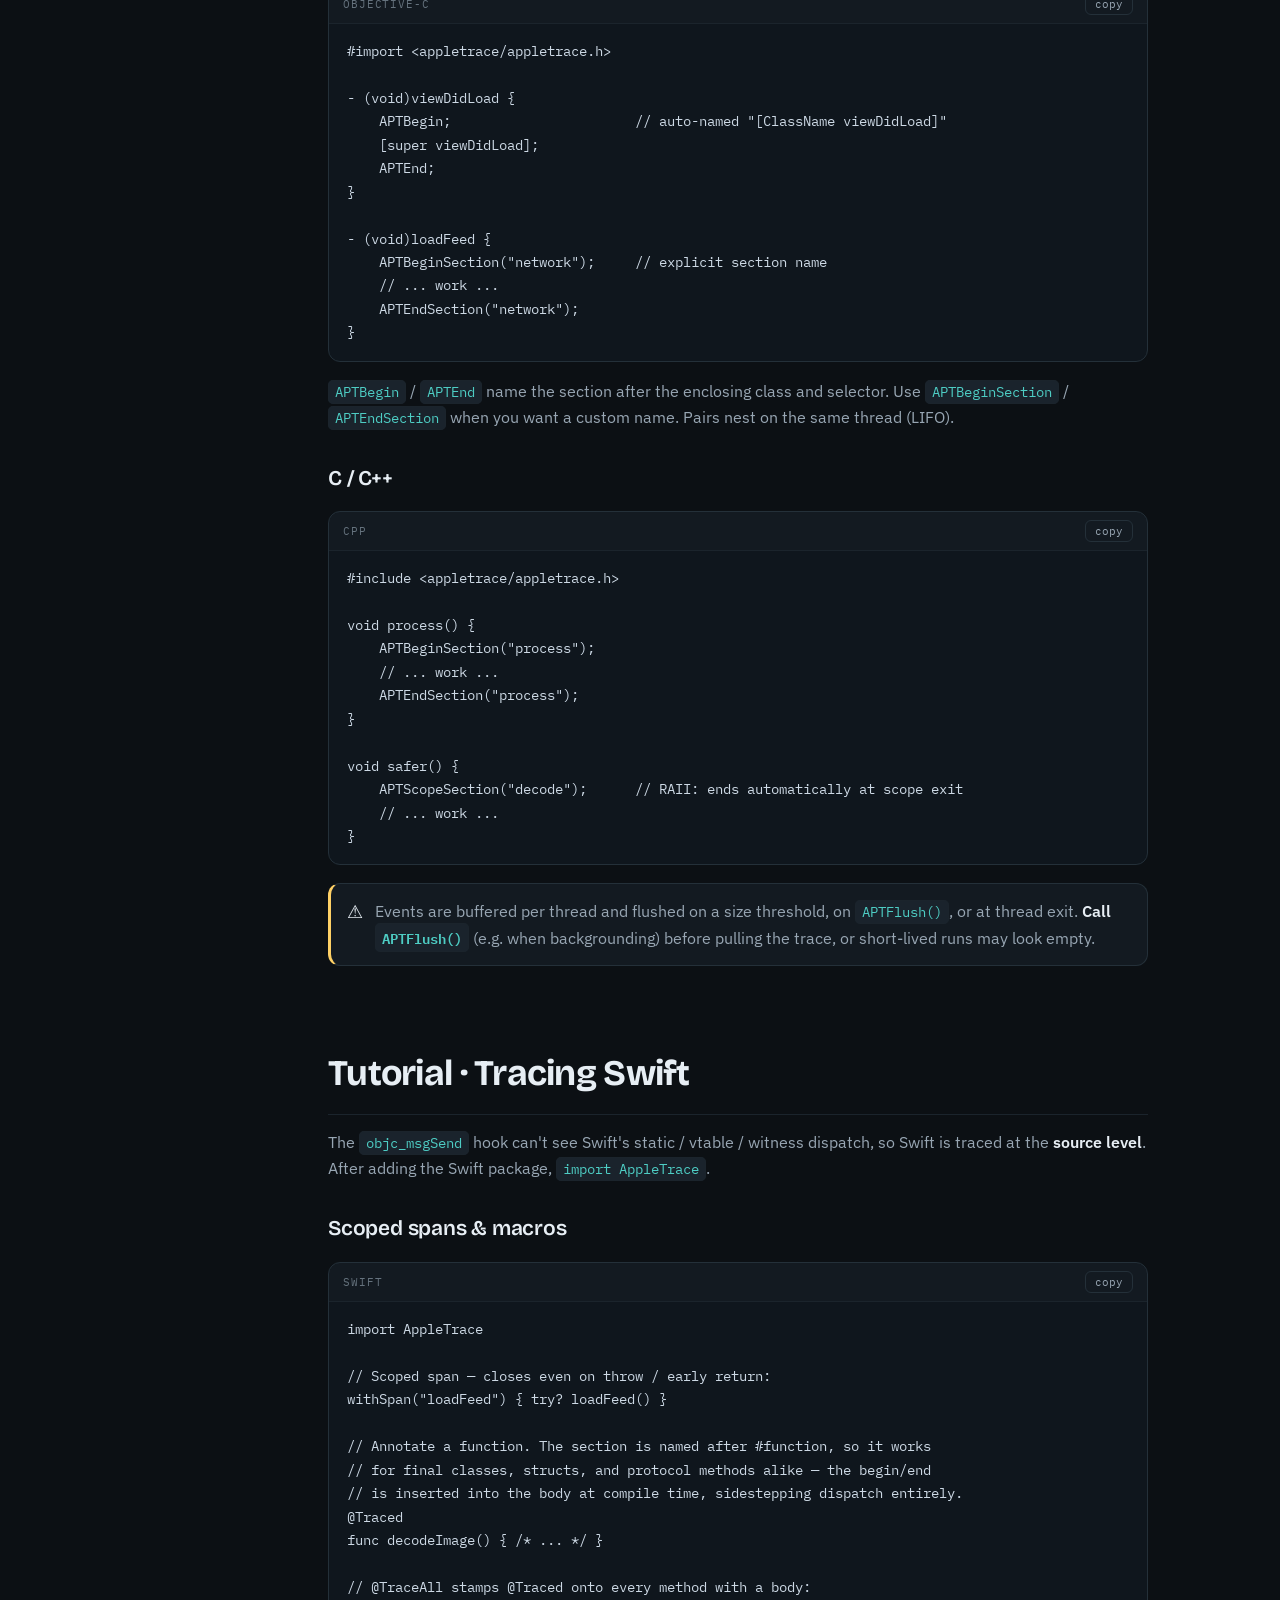
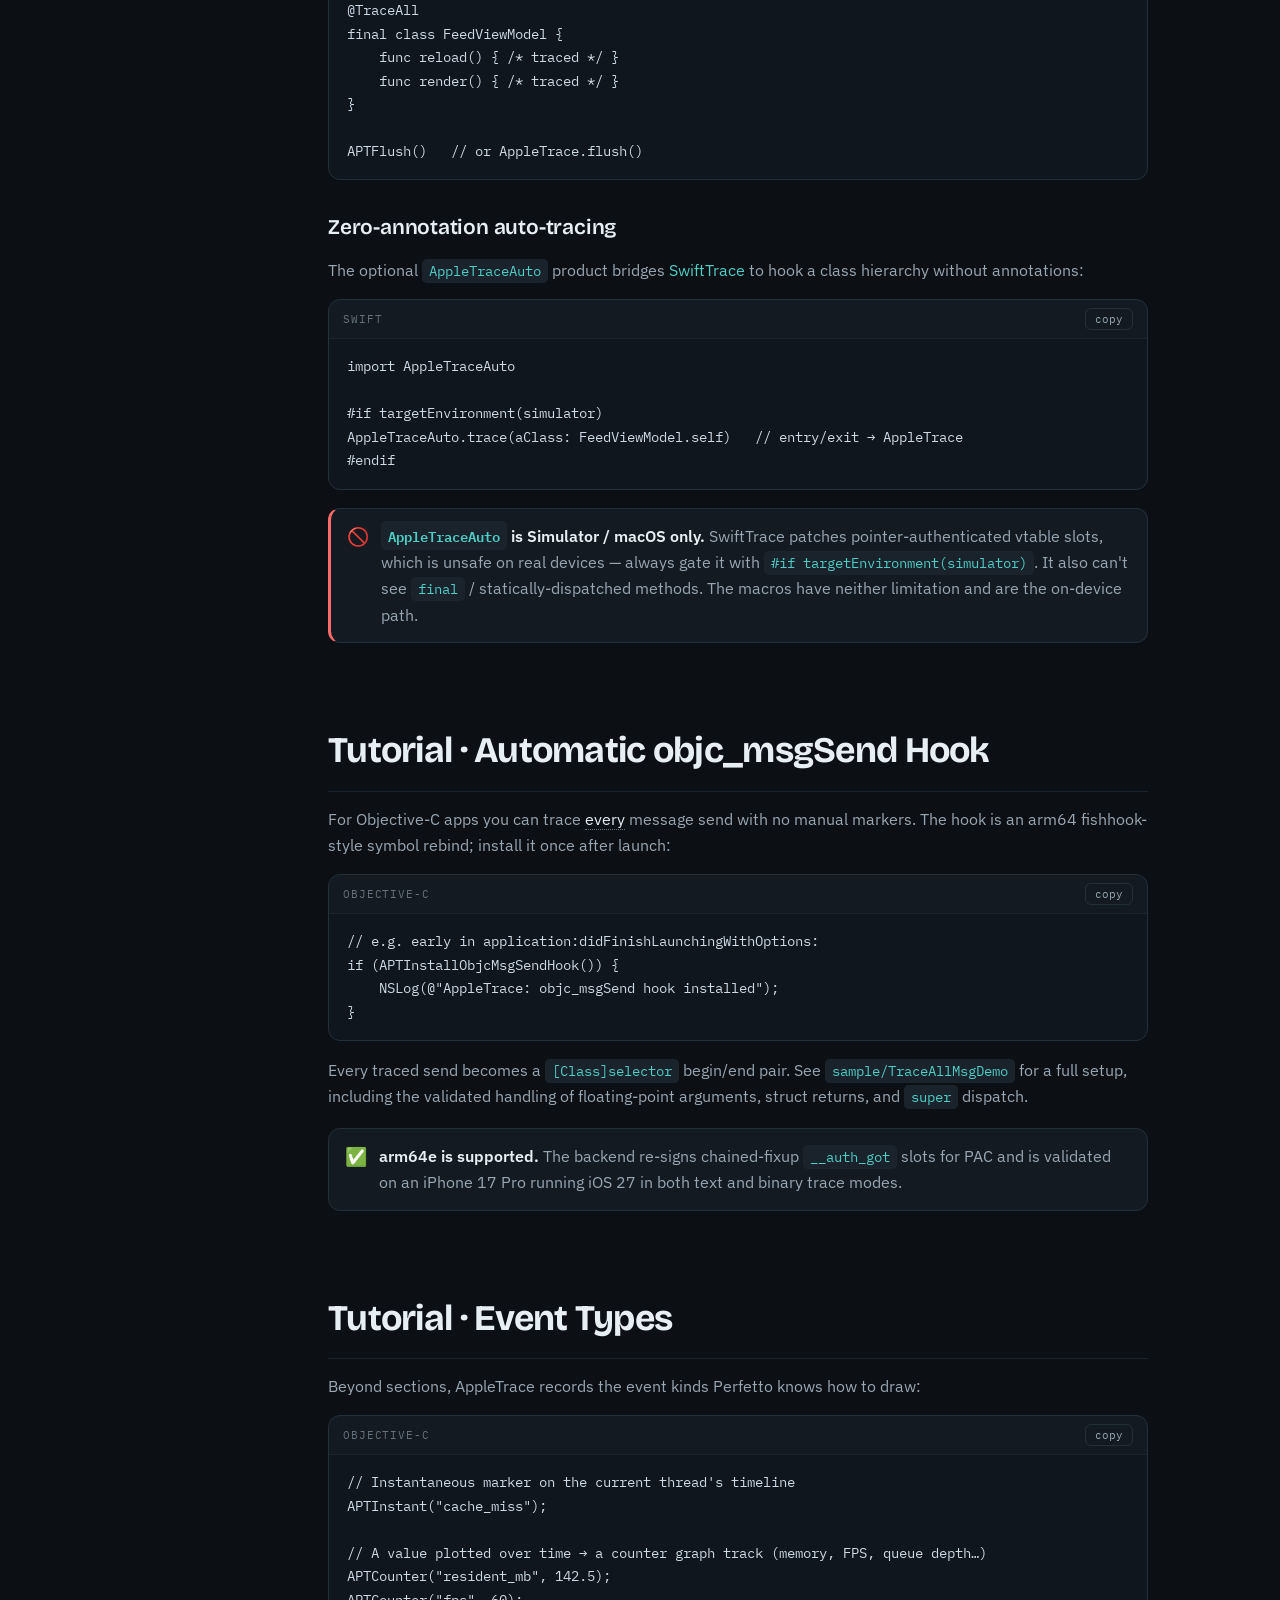
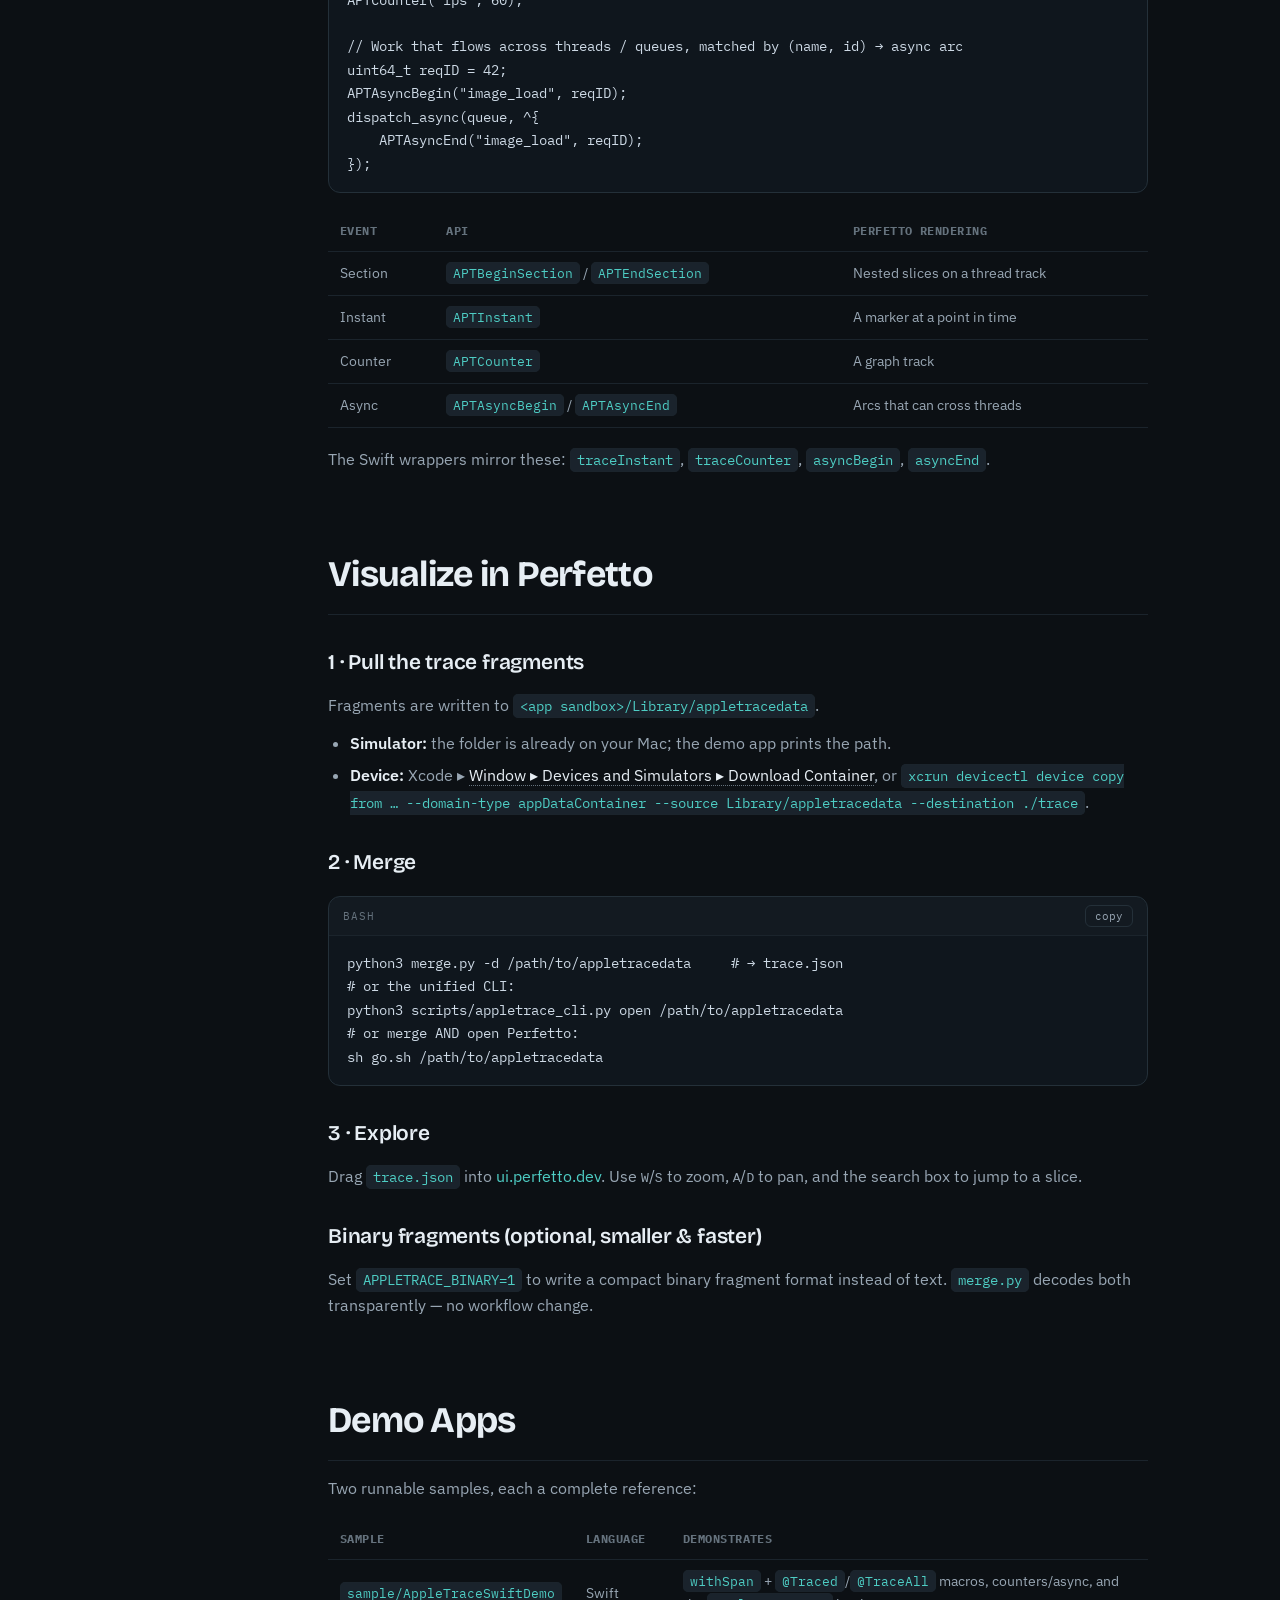
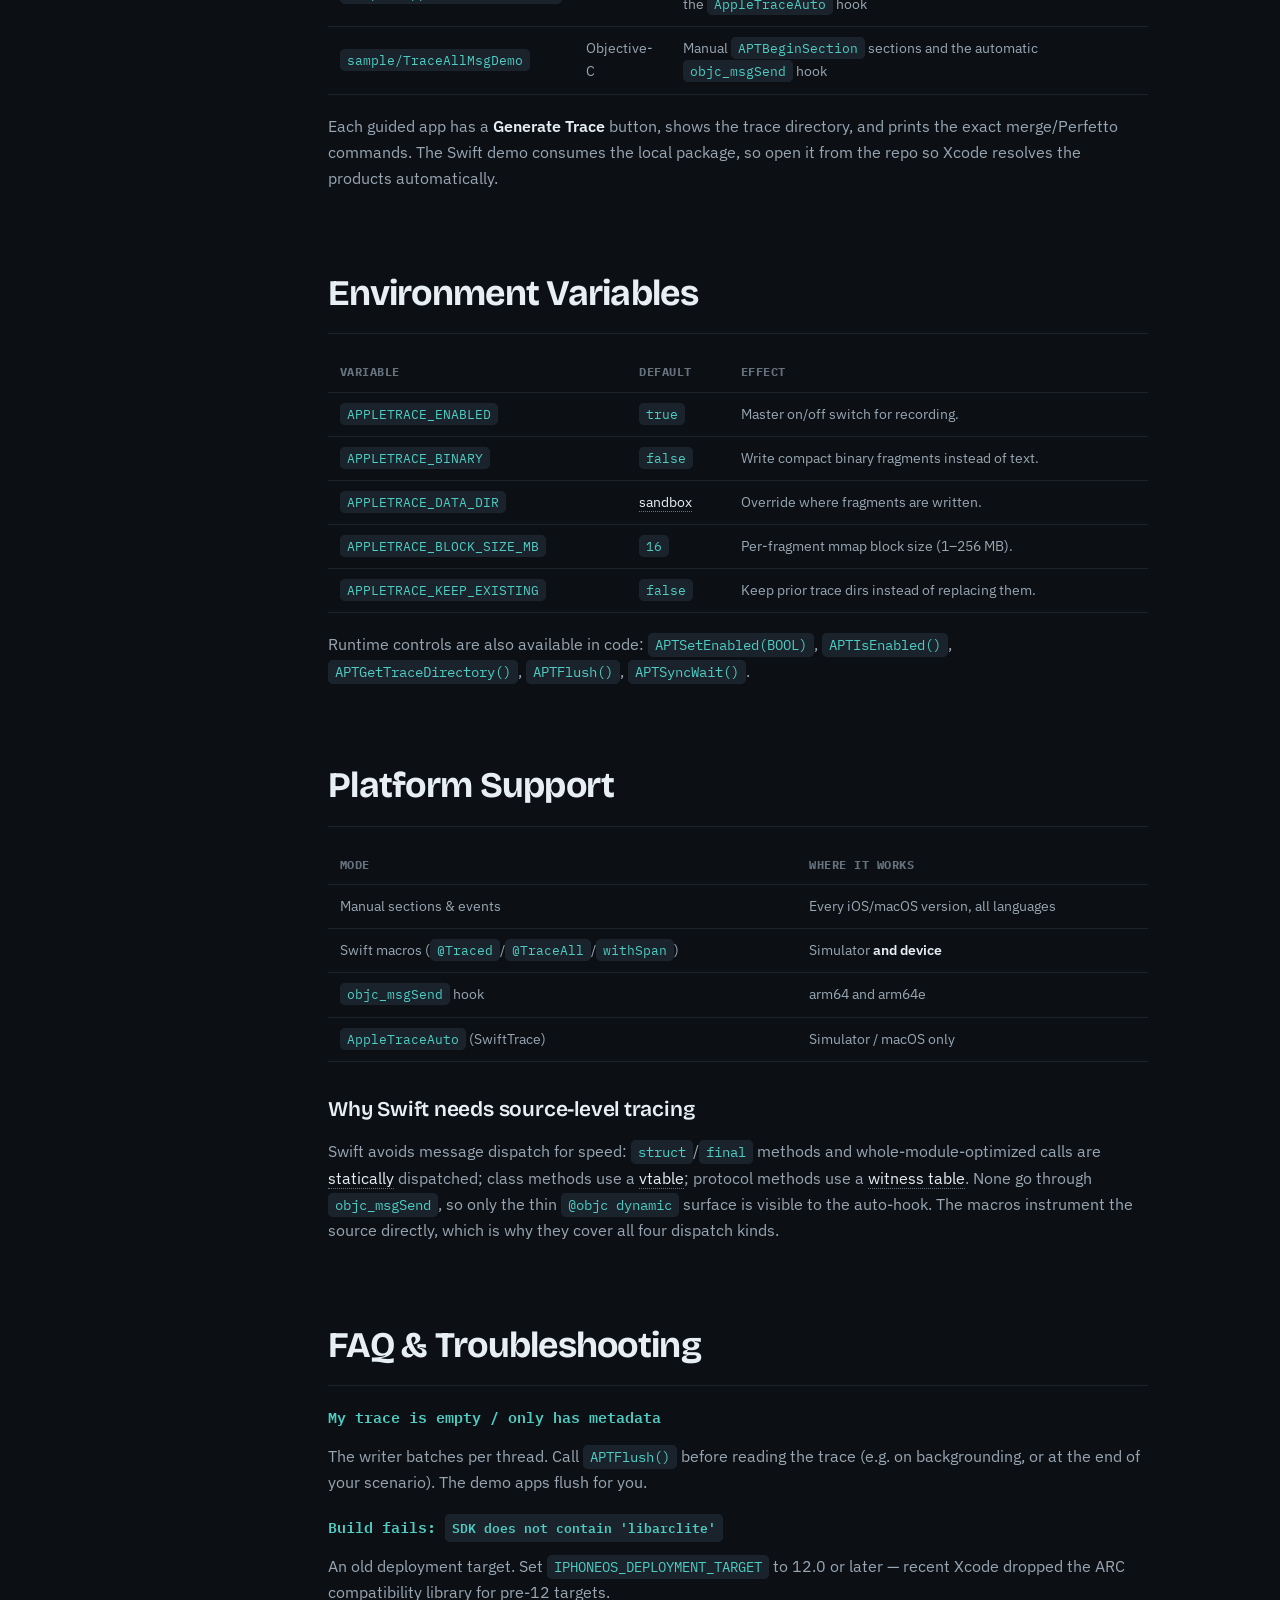
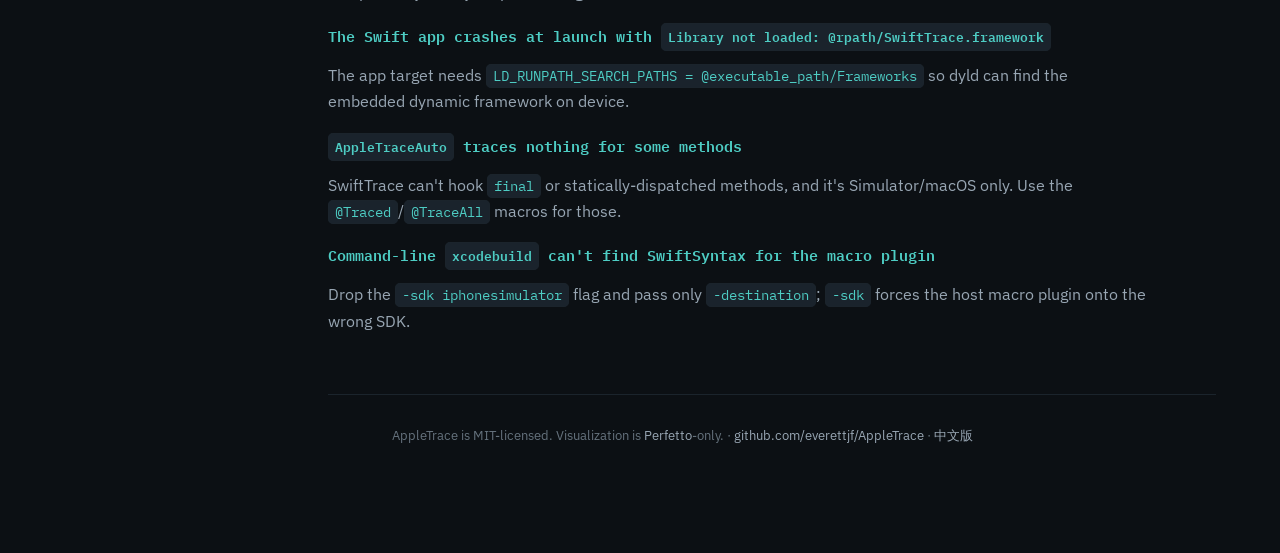
==== commit dbf7dd7f: "test: validate arm64e hook on iOS 27" ====
--- a/Tutorial/index.html
+++ b/Tutorial/index.html
@@ -228,7 +228,7 @@
     NSLog(@"AppleTrace: objc_msgSend hook installed");
 }</code></pre></div>
             <p>Every traced send becomes a <code>[Class]selector</code> begin/end pair. See <code>sample/TraceAllMsgDemo</code> for a full setup, including the validated handling of floating-point arguments, struct returns, and <code>super</code> dispatch.</p>
-            <div class="callout warn"><span class="ic">⚠️</span><p><strong>arm64e support is experimental.</strong> The backend re-signs chained-fixup <code>__auth_got</code> slots for PAC; validate it on a real arm64e device before shipping because the Simulator cannot exercise this path.</p></div>
+            <div class="callout"><span class="ic">✅</span><p><strong>arm64e is supported.</strong> The backend re-signs chained-fixup <code>__auth_got</code> slots for PAC and is validated on an iPhone 17 Pro running iOS 27 in both text and binary trace modes.</p></div>
         </section>
 
         <!-- EVENTS -->
@@ -312,7 +312,7 @@
                 <tr><th>Mode</th><th>Where it works</th></tr>
                 <tr><td>Manual sections &amp; events</td><td>Every iOS/macOS version, all languages</td></tr>
                 <tr><td>Swift macros (<code>@Traced</code>/<code>@TraceAll</code>/<code>withSpan</code>)</td><td>Simulator <strong>and device</strong></td></tr>
-                <tr><td><code>objc_msgSend</code> hook</td><td>arm64; experimental arm64e</td></tr>
+                <tr><td><code>objc_msgSend</code> hook</td><td>arm64 and arm64e</td></tr>
                 <tr><td><code>AppleTraceAuto</code> (SwiftTrace)</td><td>Simulator / macOS only</td></tr>
             </table>
             <h3>Why Swift needs source-level tracing</h3>
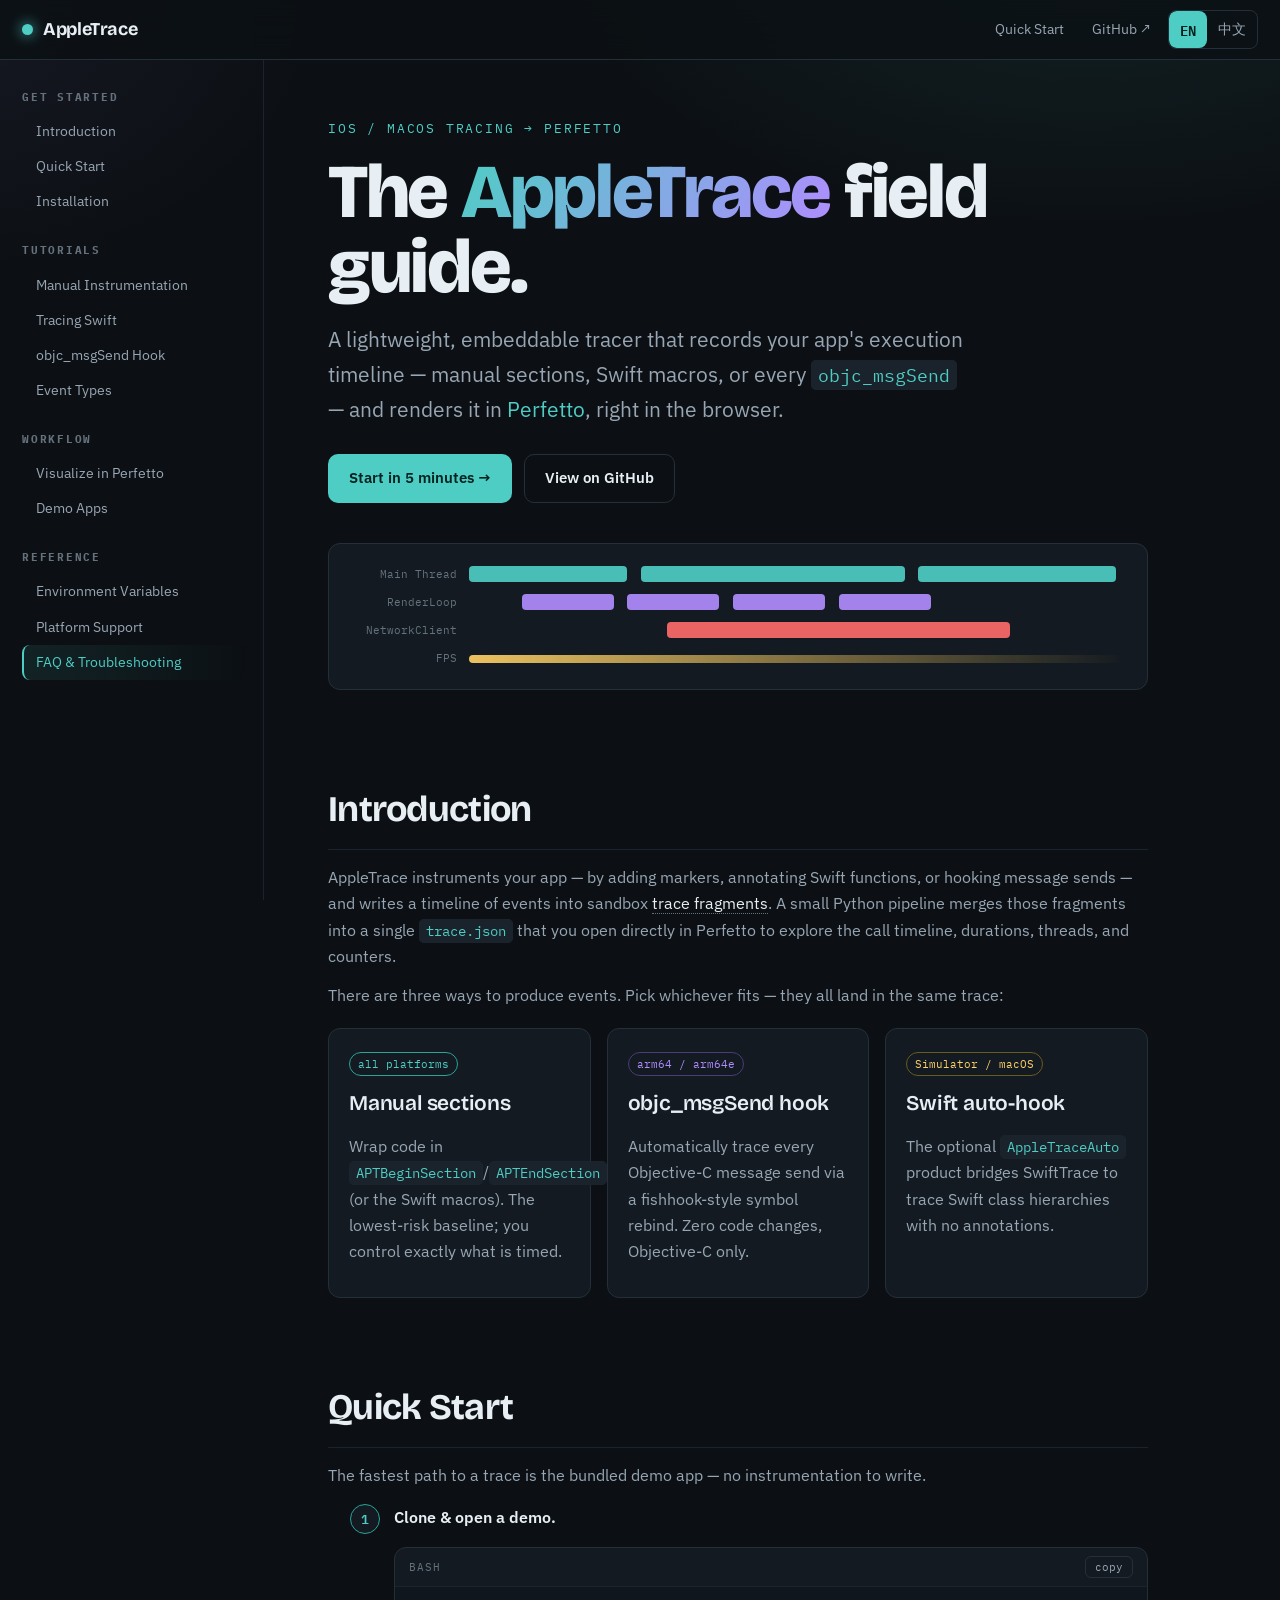
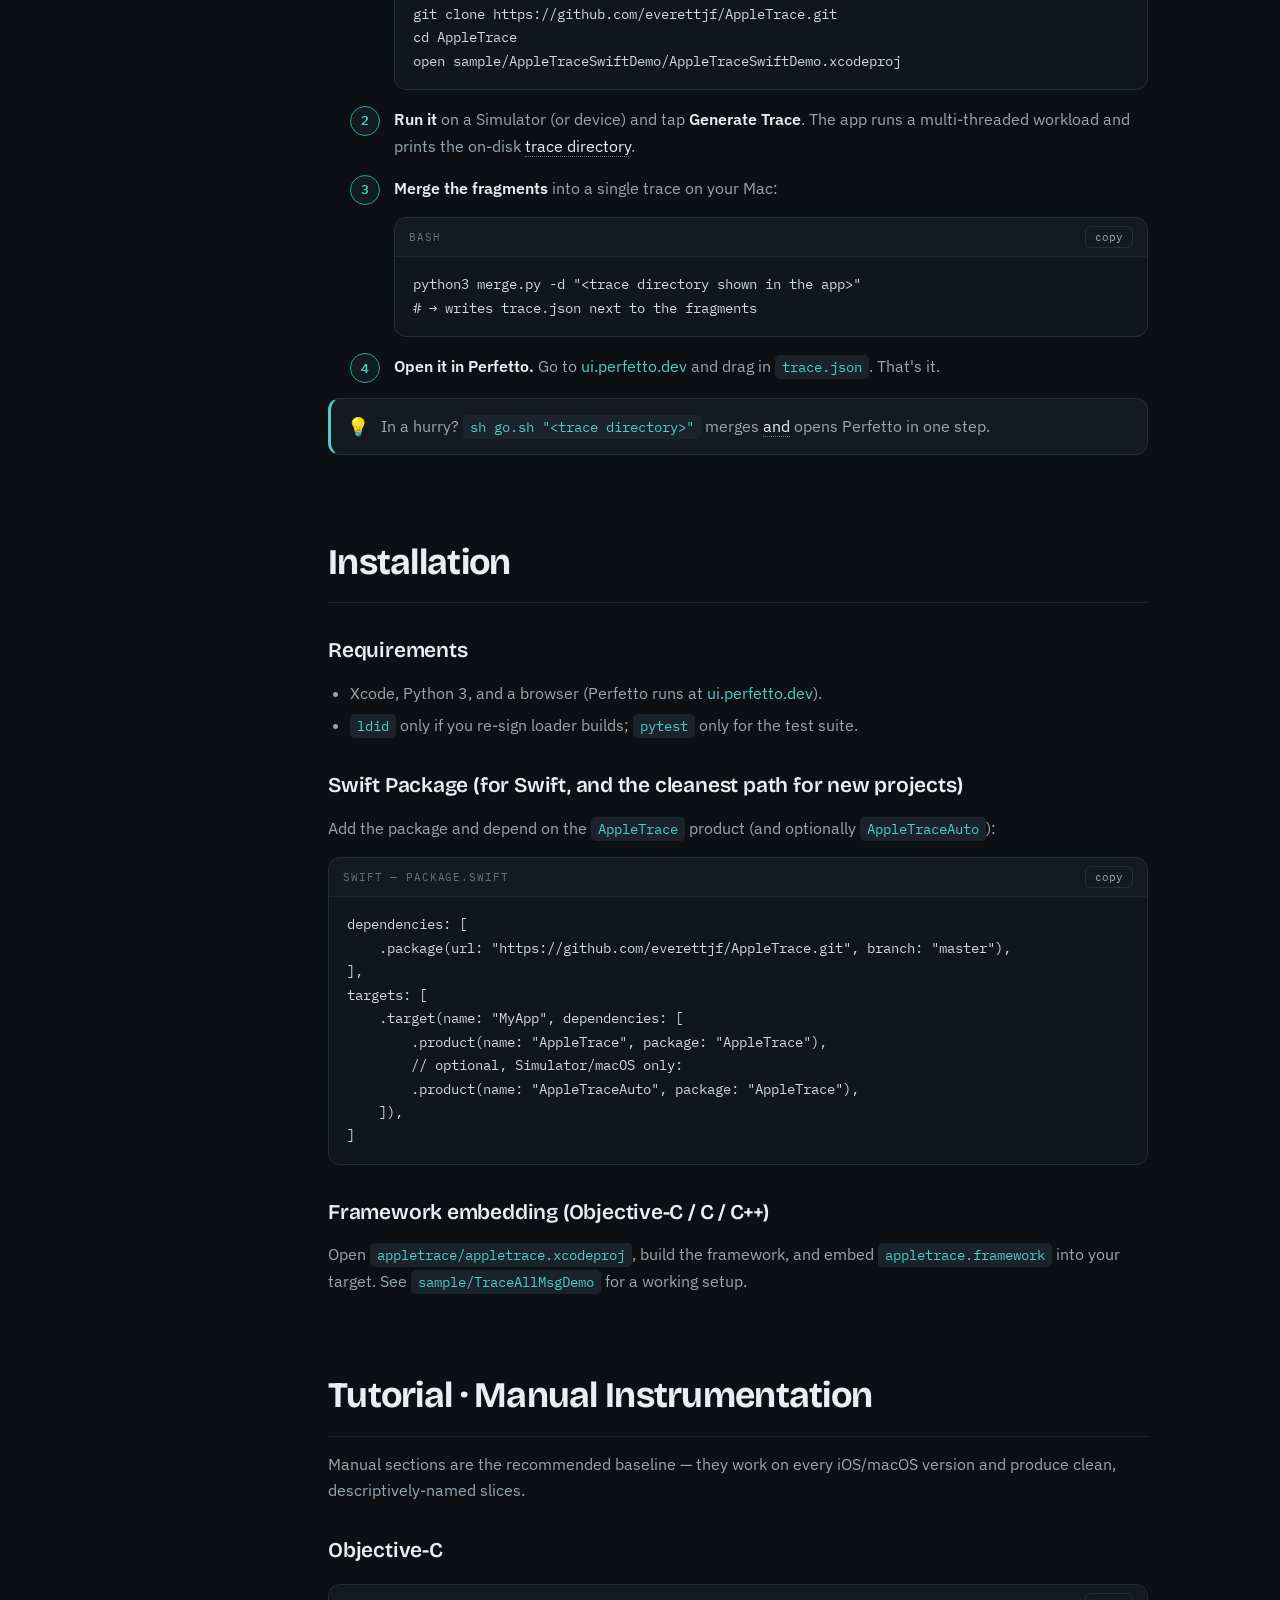
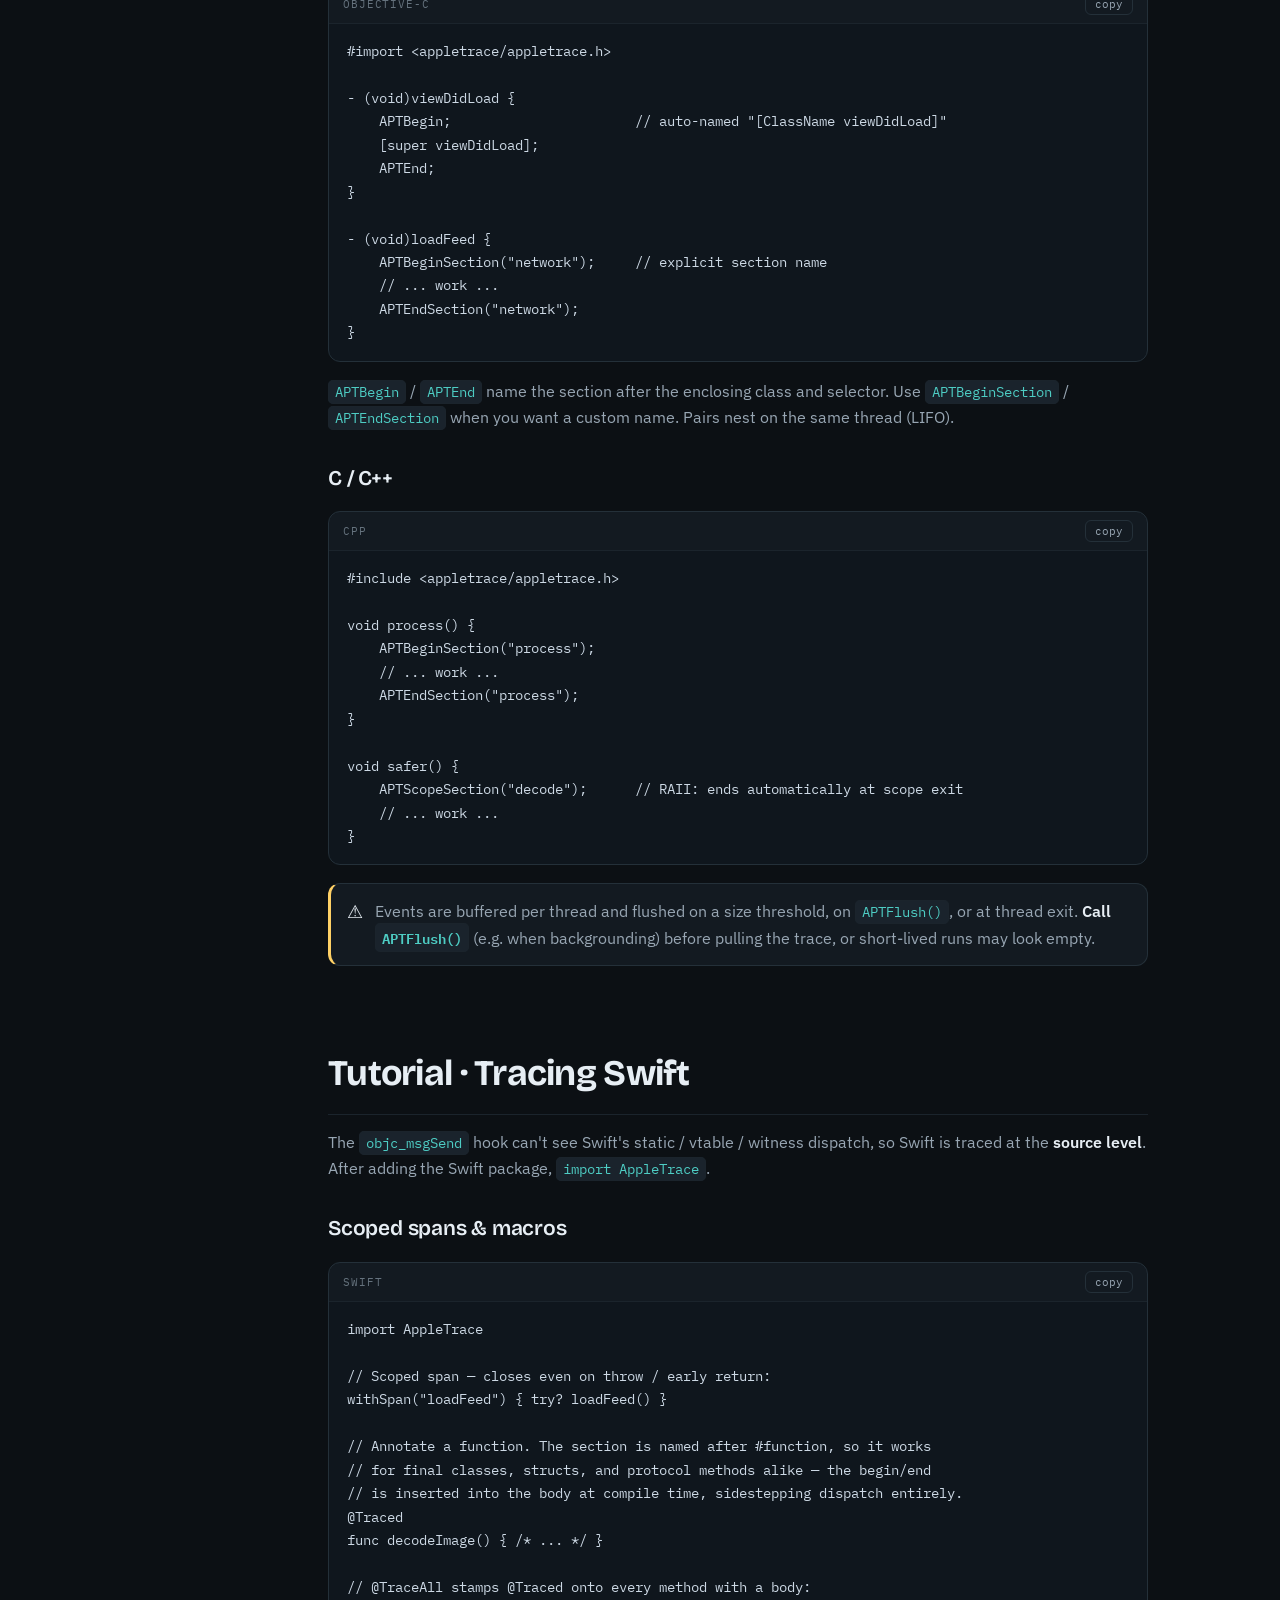
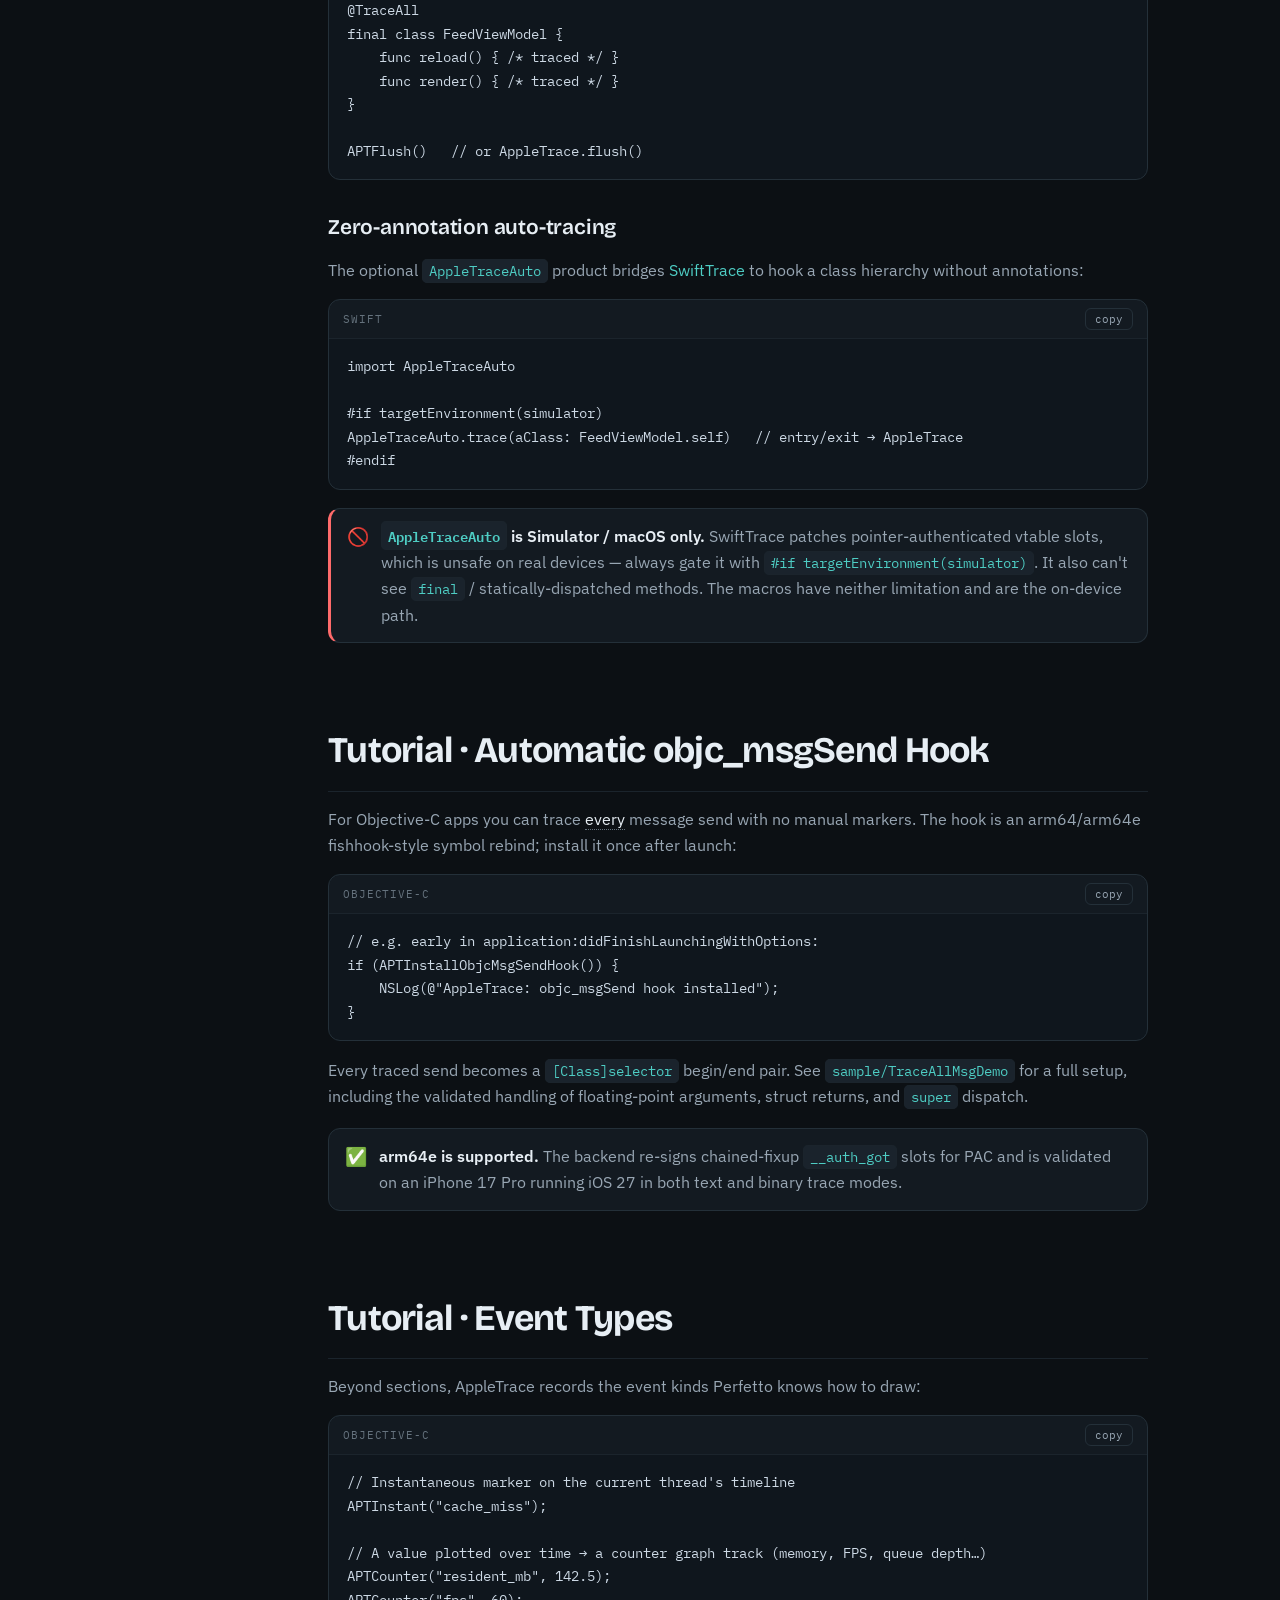
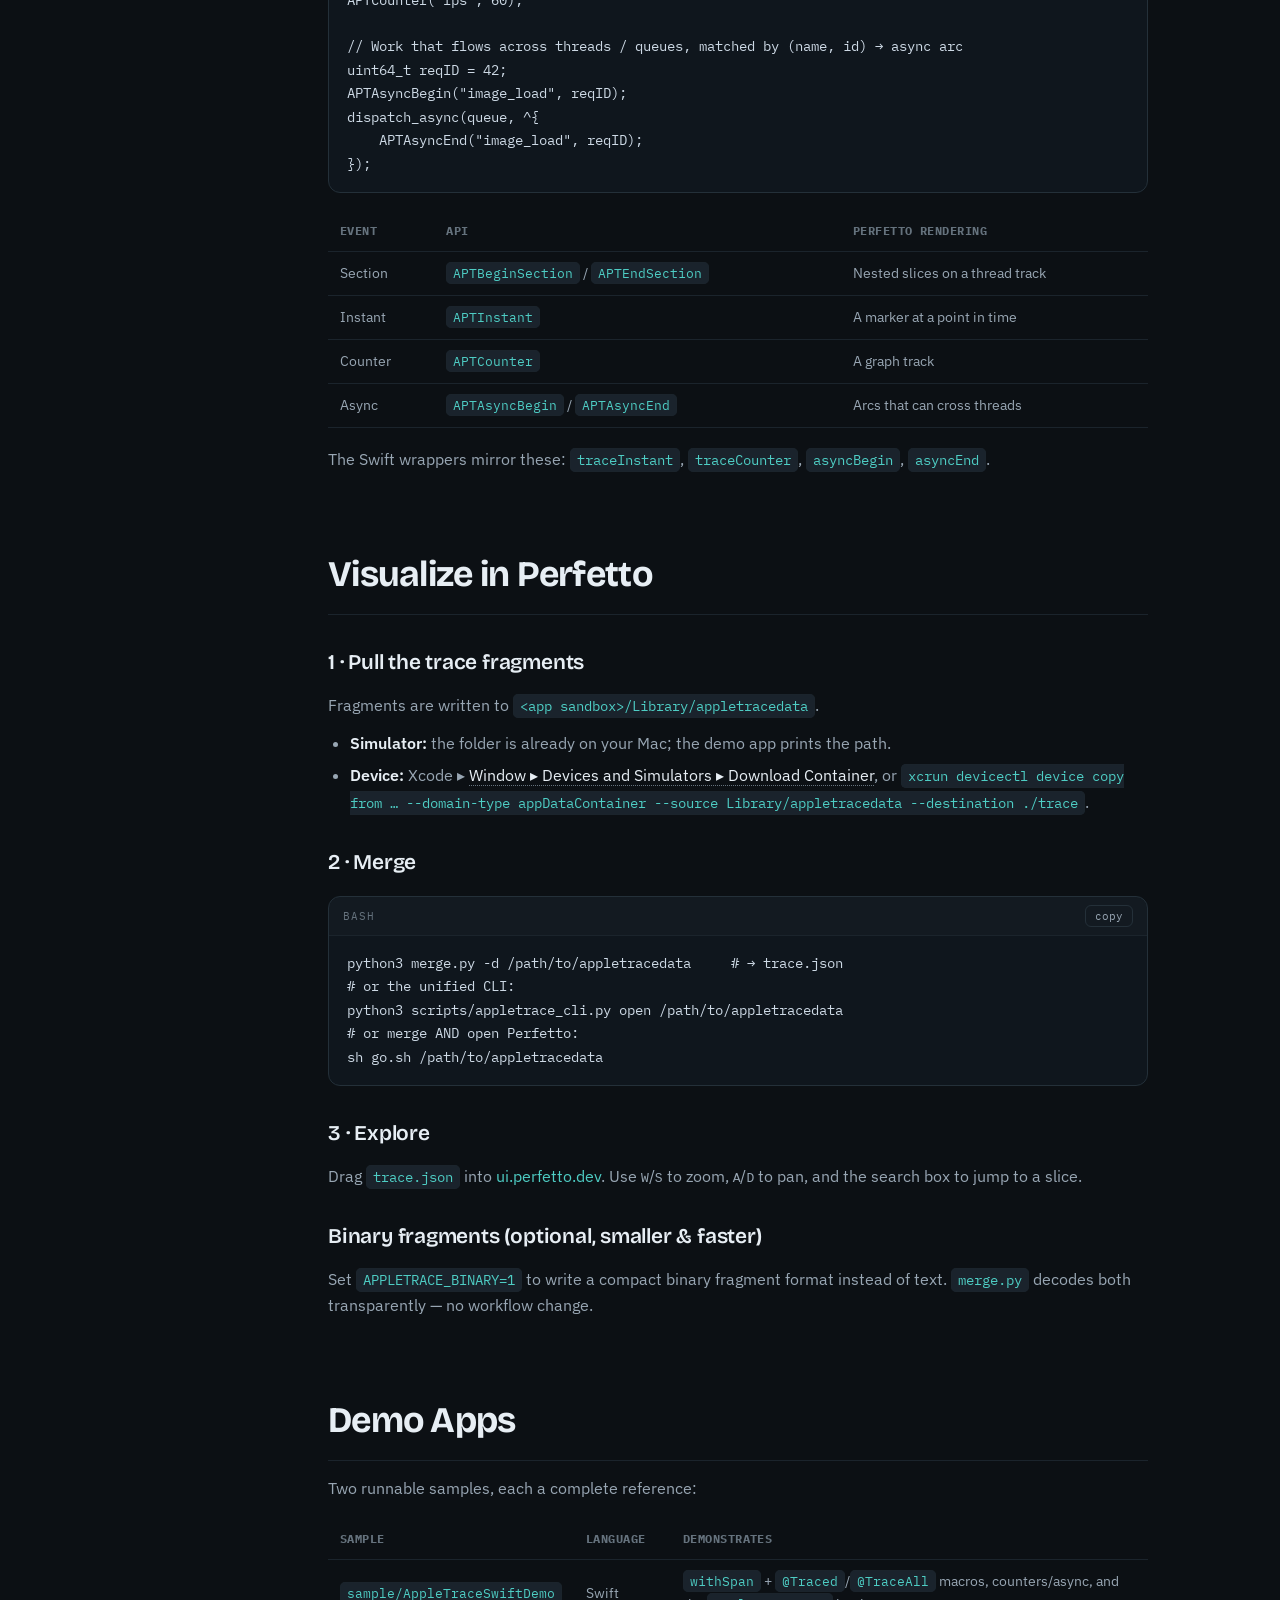
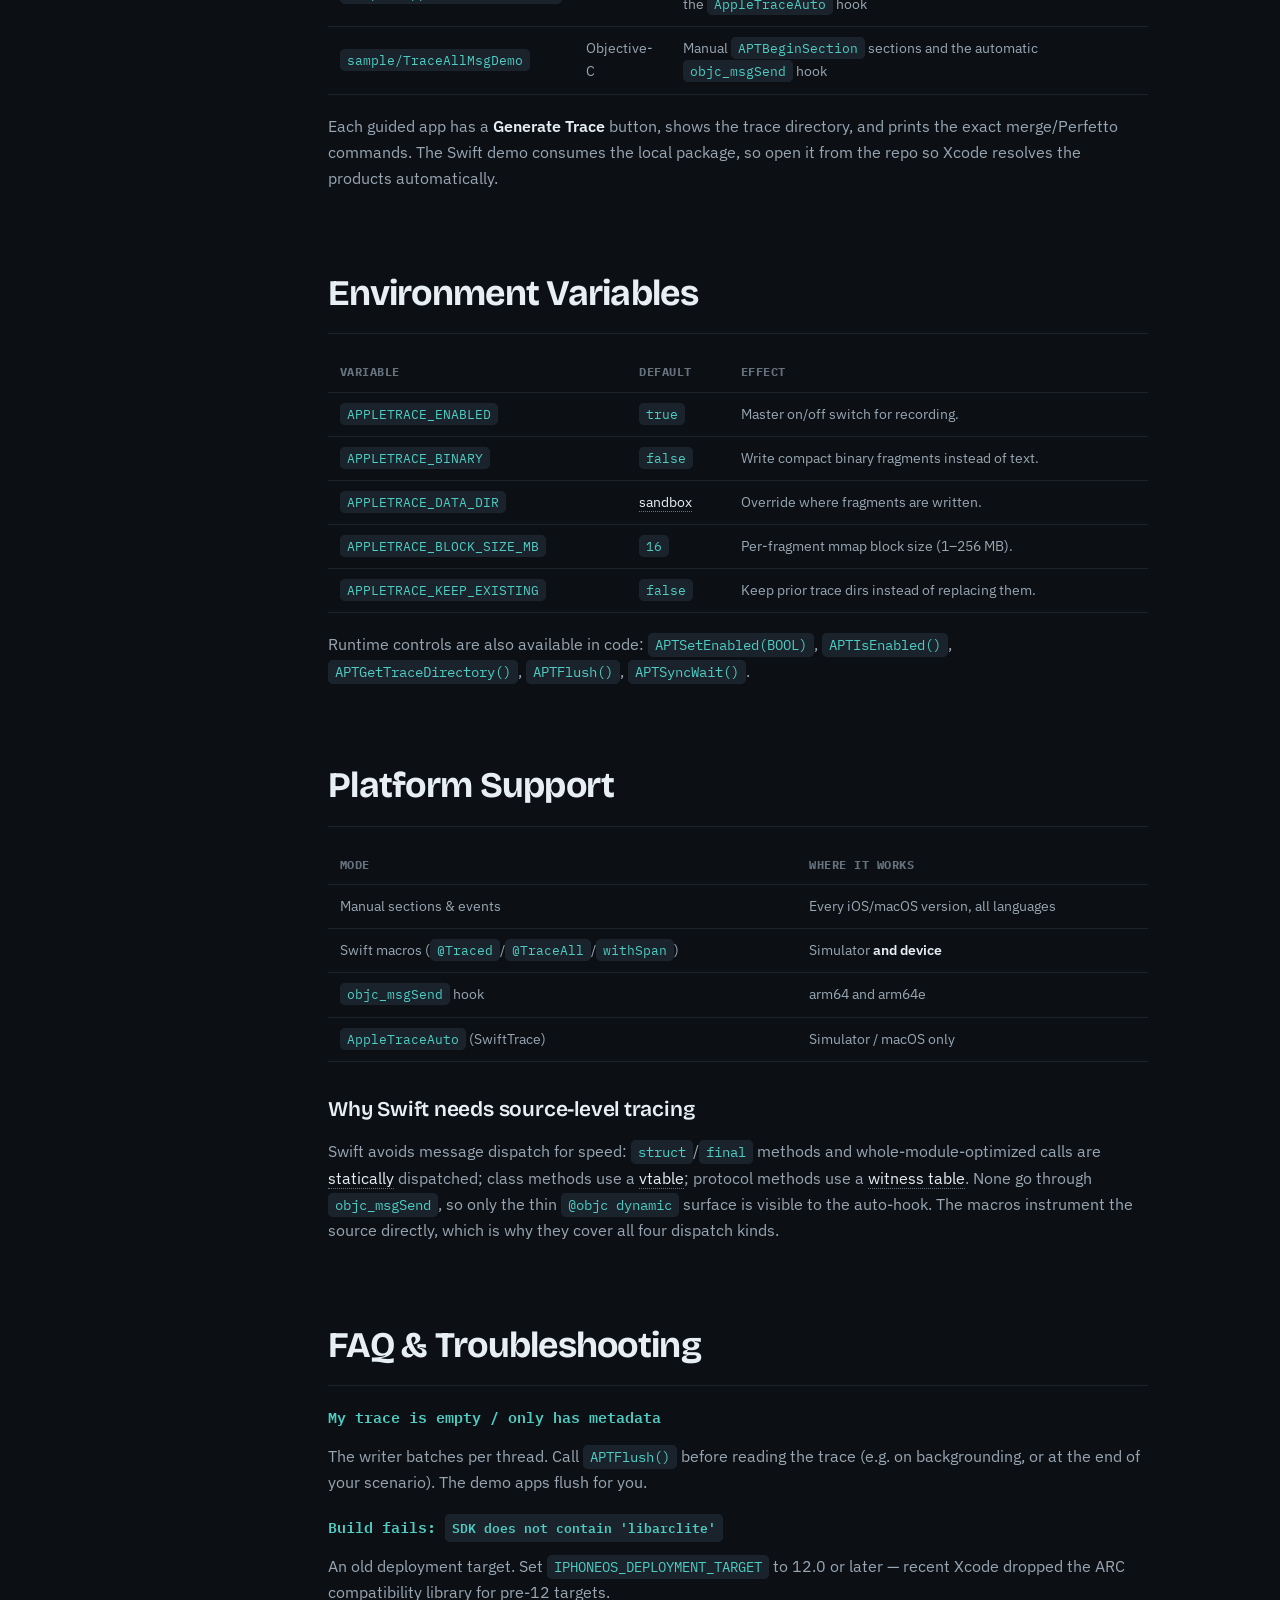
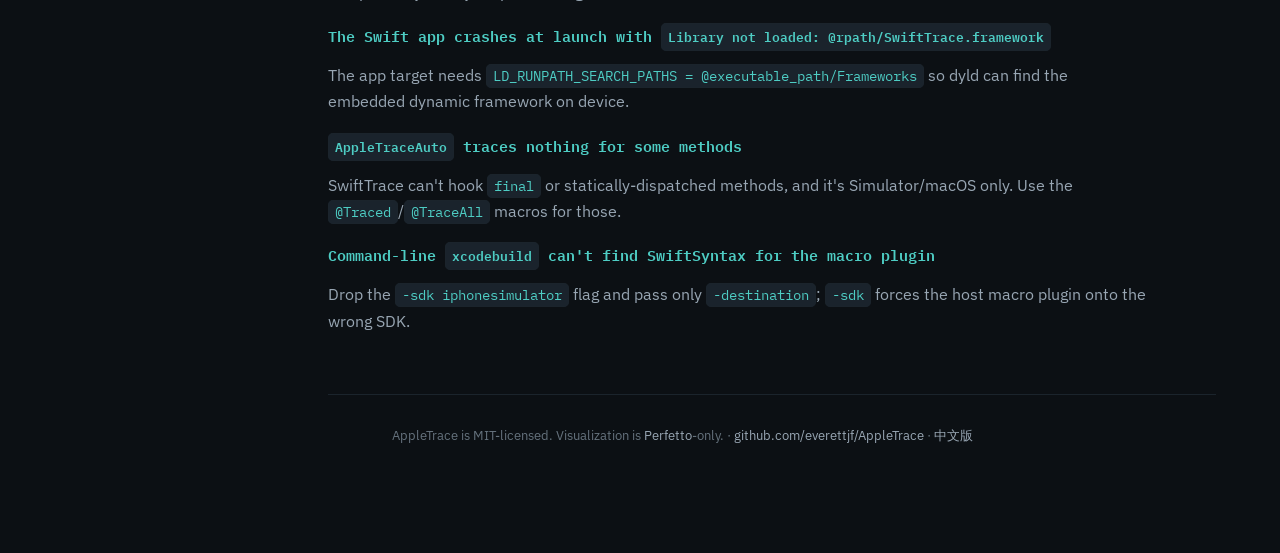
==== commit da52336b: "docs: align arm64e support across project" ====
--- a/Tutorial/index.html
+++ b/Tutorial/index.html
@@ -88,7 +88,7 @@
                     <p>Wrap code in <code>APTBeginSection</code>/<code>APTEndSection</code> (or the Swift macros). The lowest-risk baseline; you control exactly what is timed.</p>
                 </div>
                 <div class="card">
-                    <span class="tag arm">arm64</span>
+                    <span class="tag arm">arm64 / arm64e</span>
                     <h3>objc_msgSend hook</h3>
                     <p>Automatically trace every Objective-C message send via a fishhook-style symbol rebind. Zero code changes, Objective-C only.</p>
                 </div>
@@ -222,7 +222,7 @@
         <!-- OBJC HOOK -->
         <section id="objc-hook">
             <h2>Tutorial · Automatic objc_msgSend Hook</h2>
-            <p>For Objective-C apps you can trace <em>every</em> message send with no manual markers. The hook is an arm64 fishhook-style symbol rebind; install it once after launch:</p>
+            <p>For Objective-C apps you can trace <em>every</em> message send with no manual markers. The hook is an arm64/arm64e fishhook-style symbol rebind; install it once after launch:</p>
             <div class="code"><div class="code-head"><span class="lang">objective-c</span><button class="copy">copy</button></div><pre><code>// e.g. early in application:didFinishLaunchingWithOptions:
 if (APTInstallObjcMsgSendHook()) {
     NSLog(@"AppleTrace: objc_msgSend hook installed");
